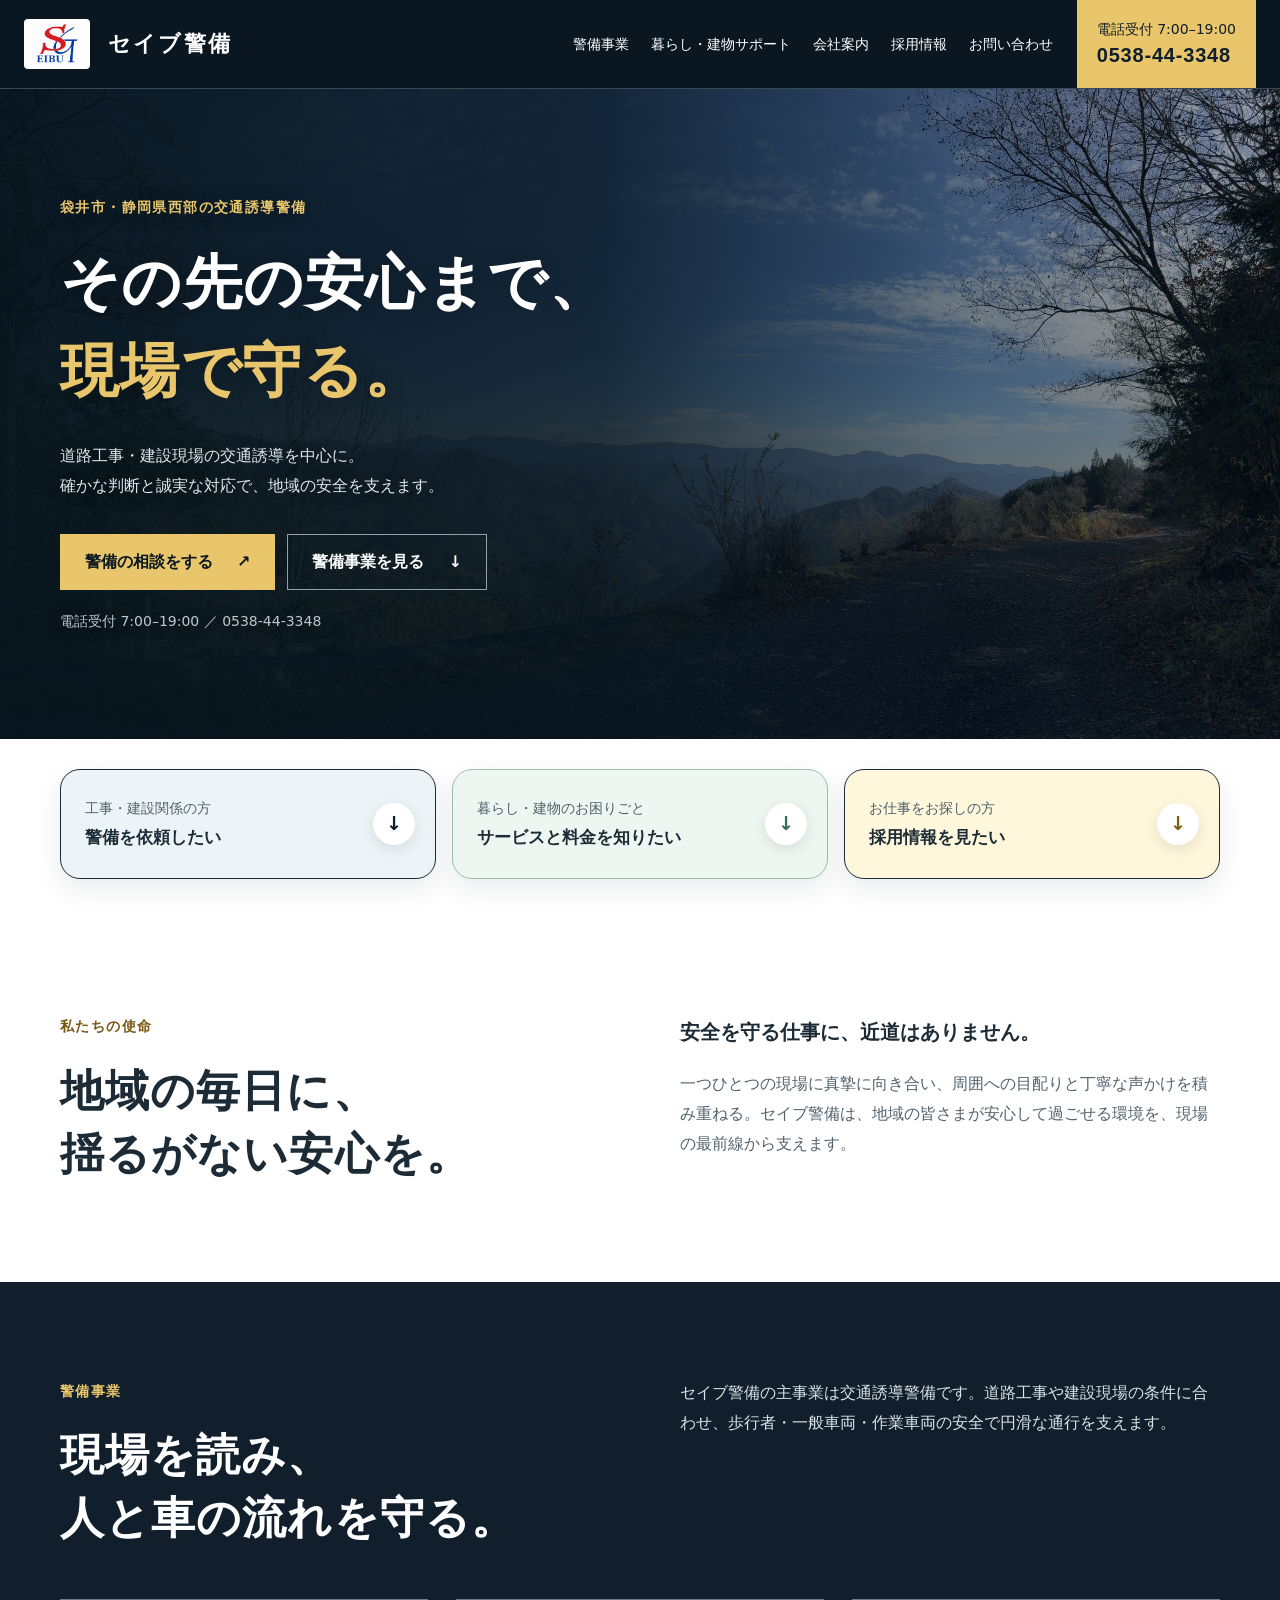
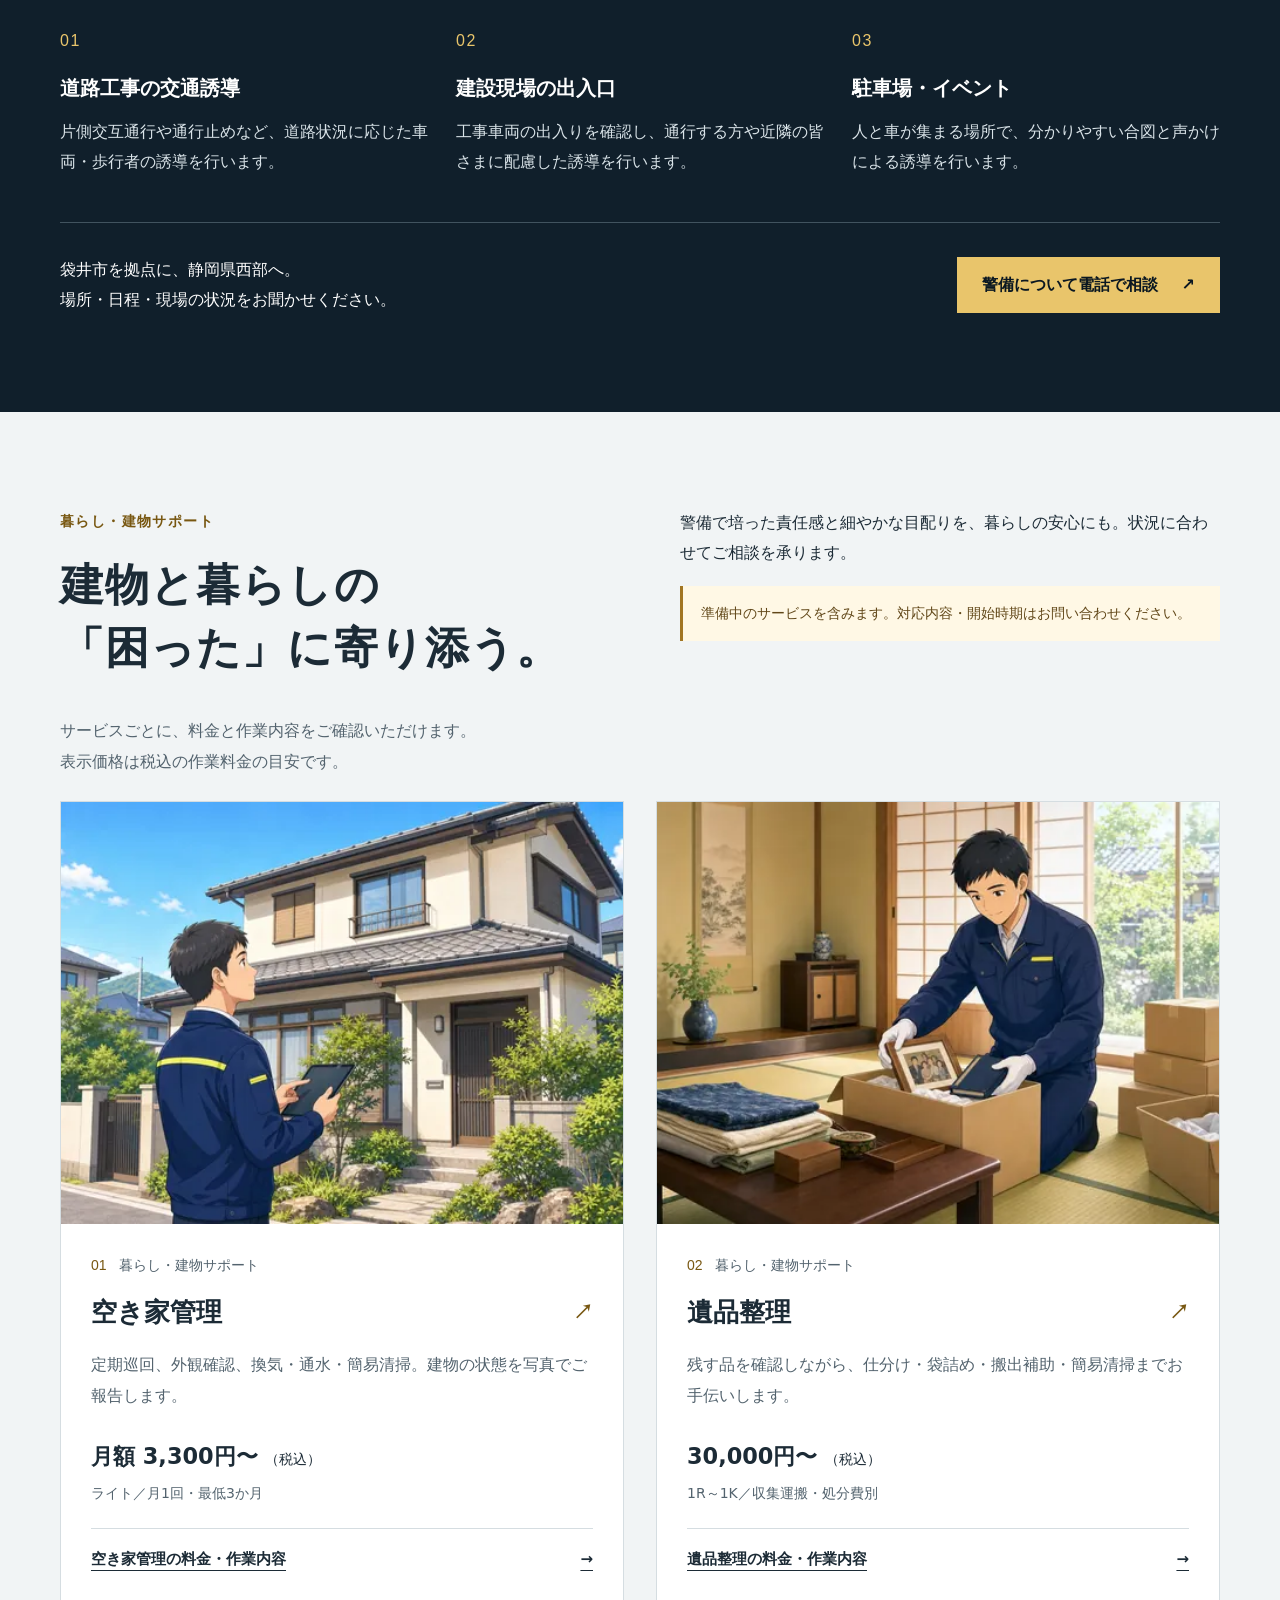
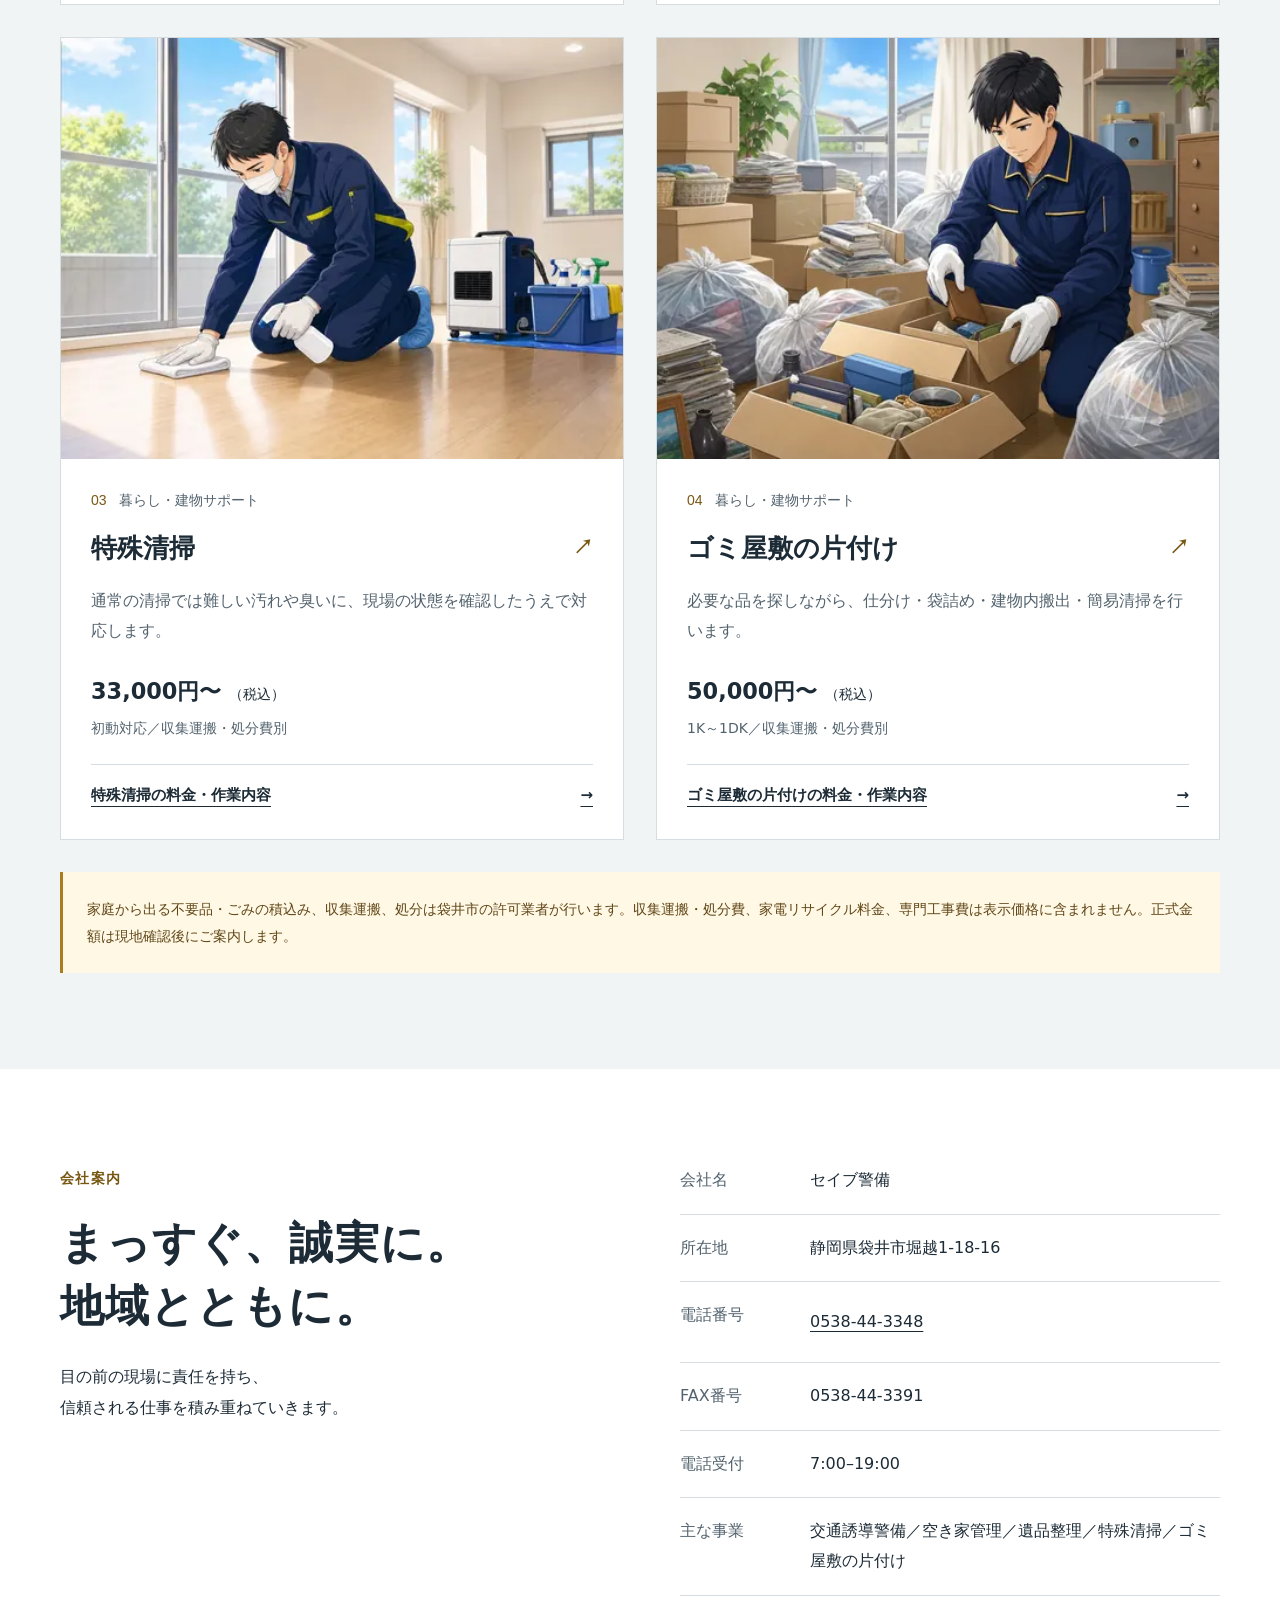
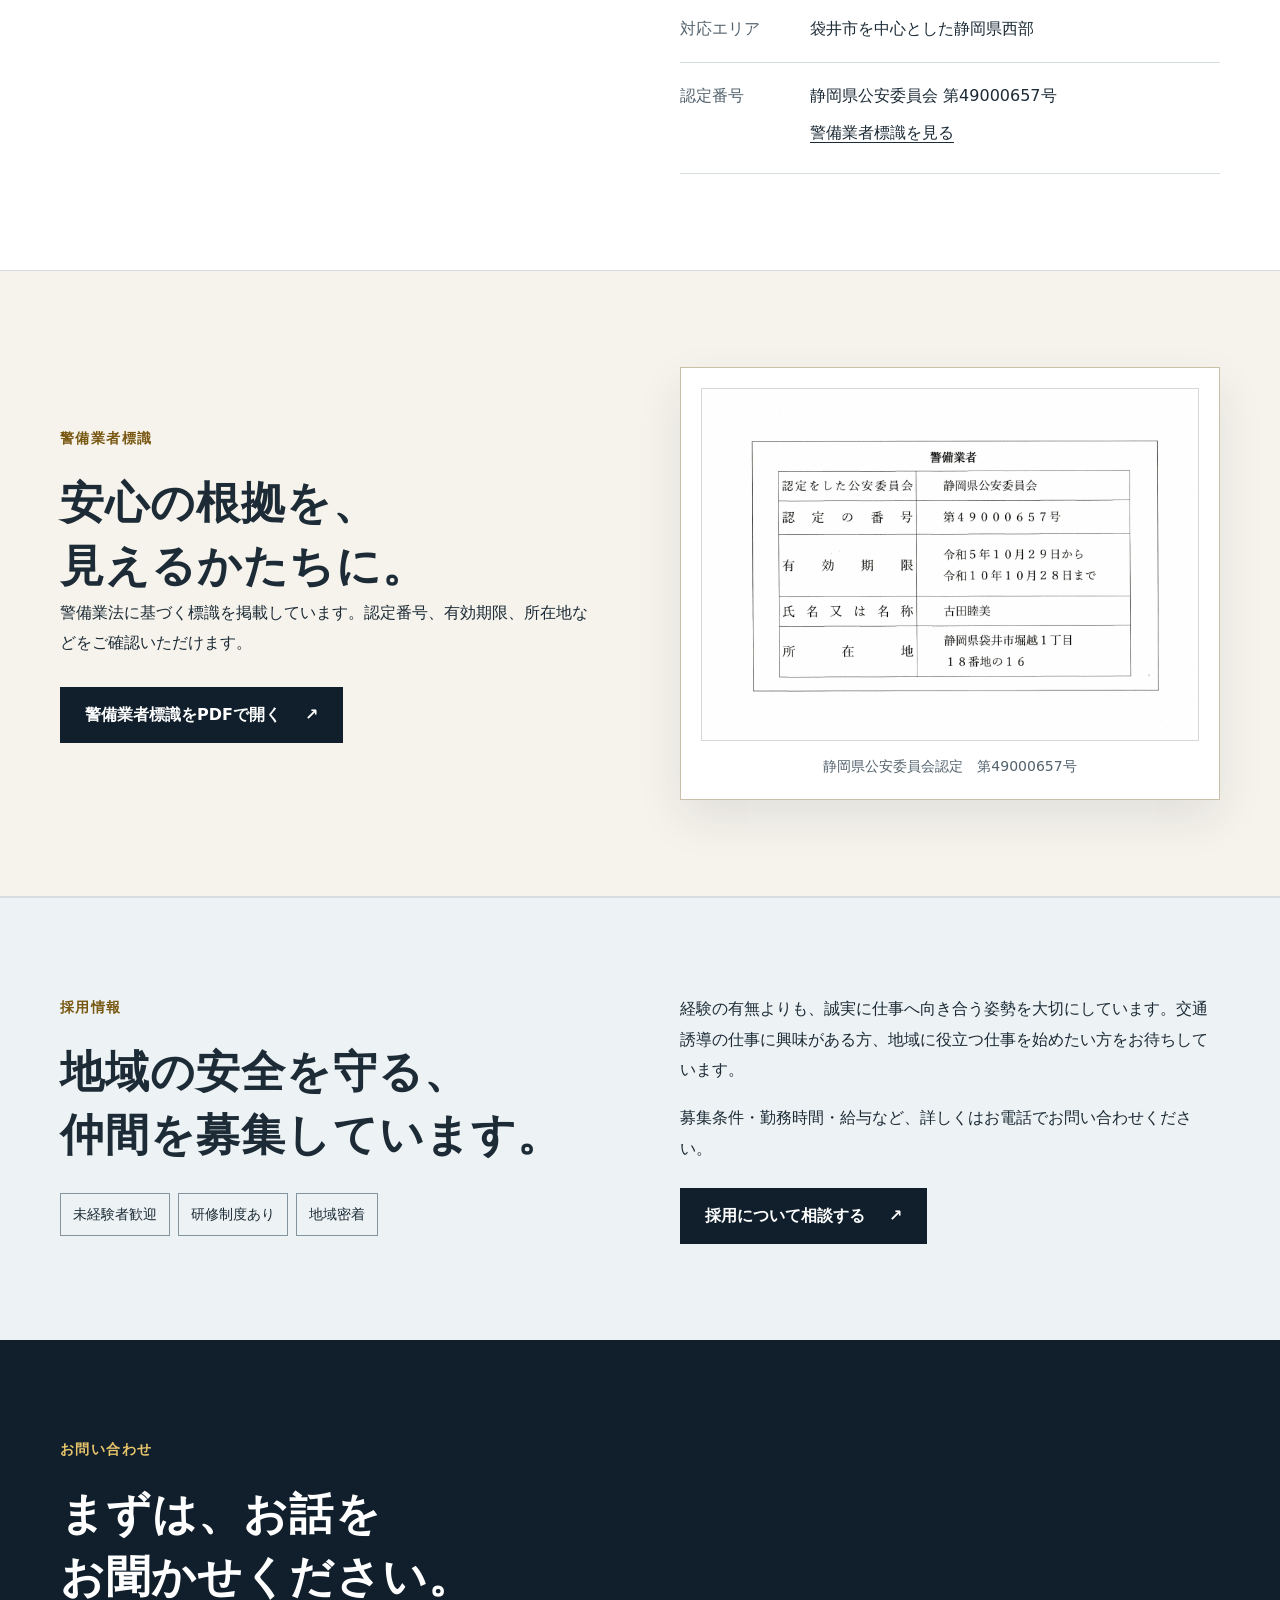
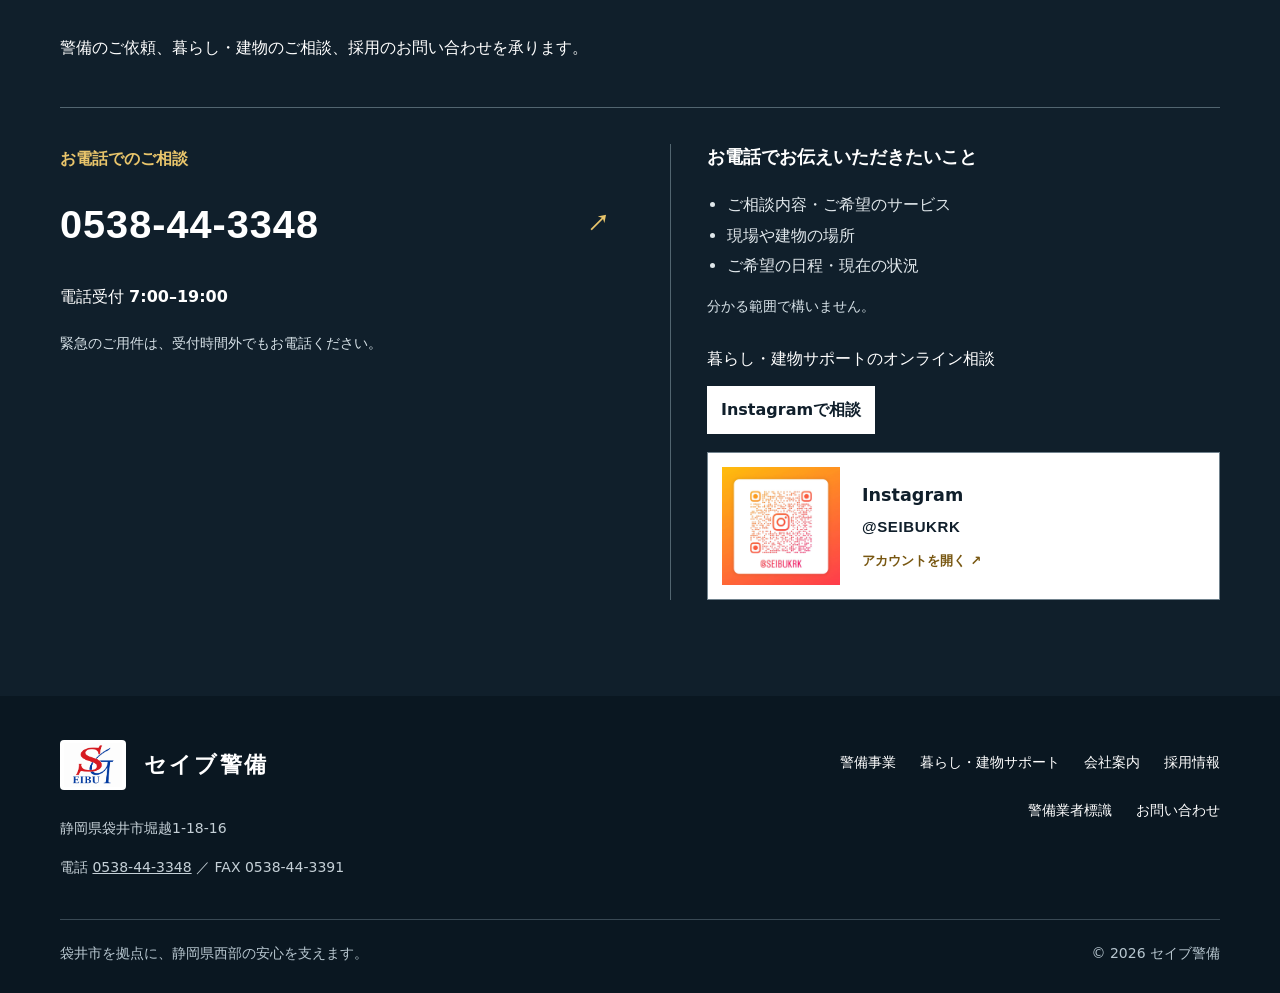
==== index.html @ f109532b "Add official branding and business credentials" ====
<!doctype html>
<html lang="ja">
  <head>
    <meta charset="utf-8" />
    <meta
      name="viewport"
      content="width=device-width, initial-scale=1, viewport-fit=cover"
    />
    <!-- 確認用公開を継続。正式公開時のみ、全ページのnoindex設定を外す。 -->
    <meta name="robots" content="noindex, nofollow" />
    <title>セイブ警備｜袋井市・静岡県西部の交通誘導警備・暮らしサポート</title>
    <meta
      name="description"
      content="静岡県袋井市のセイブ警備。道路工事・建設現場の交通誘導警備を中心に、空き家管理・遺品整理・特殊清掃・ゴミ屋敷の片付けをご案内。電話0538-44-3348、受付7:00〜19:00。"
    />
    <link
      rel="canonical"
      href="https://fb9vwx6hn2-droid.github.io/seibu-keibi-preview/"
    />
    <meta name="theme-color" content="#101f2b" />
    <meta property="og:type" content="website" />
    <meta property="og:locale" content="ja_JP" />
    <meta property="og:site_name" content="セイブ警備" />
    <meta
      property="og:title"
      content="セイブ警備｜袋井市・静岡県西部の交通誘導警備・暮らしサポート"
    />
    <meta
      property="og:description"
      content="静岡県袋井市のセイブ警備。道路工事・建設現場の交通誘導警備を中心に、空き家管理・遺品整理・特殊清掃・ゴミ屋敷の片付けをご案内。電話0538-44-3348、受付7:00〜19:00。"
    />
    <meta
      property="og:url"
      content="https://fb9vwx6hn2-droid.github.io/seibu-keibi-preview/"
    />
    <link
      rel="preload"
      as="image"
      href="assets/hero-mountains.jpg"
      fetchpriority="high"
    />
    <link rel="stylesheet" href="style.css?v=20260918b" />
    <script src="contact-links.js?v=20260918" defer></script>
    <script src="script.js?v=20260915" defer></script>
    <script type="application/ld+json">
      {
        "@context": "https://schema.org",
        "@graph": [
          {
            "@type": "LocalBusiness",
            "@id": "https://fb9vwx6hn2-droid.github.io/seibu-keibi-preview/#business",
            "name": "セイブ警備",
            "url": "https://fb9vwx6hn2-droid.github.io/seibu-keibi-preview/",
            "telephone": "+81-538-44-3348",
            "faxNumber": "+81-538-44-3391",
            "sameAs": ["https://www.instagram.com/seibukrk/"],
            "address": {
              "@type": "PostalAddress",
              "addressRegion": "静岡県",
              "addressLocality": "袋井市",
              "streetAddress": "堀越1-18-16",
              "addressCountry": "JP"
            },
            "areaServed": ["袋井市", "静岡県西部"]
          },
          {
            "@type": "WebPage",
            "@id": "https://fb9vwx6hn2-droid.github.io/seibu-keibi-preview/#webpage",
            "url": "https://fb9vwx6hn2-droid.github.io/seibu-keibi-preview/",
            "name": "セイブ警備｜袋井市・静岡県西部の交通誘導警備・暮らしサポート",
            "description": "静岡県袋井市のセイブ警備。道路工事・建設現場の交通誘導警備を中心に、空き家管理・遺品整理・特殊清掃・ゴミ屋敷の片付けをご案内。電話0538-44-3348、受付7:00〜19:00。",
            "inLanguage": "ja",
            "about": {
              "@id": "https://fb9vwx6hn2-droid.github.io/seibu-keibi-preview/#business"
            }
          }
        ]
      }
    </script>
  </head>
  <body>
    <a class="skip-link" href="#main">本文へ移動</a>
    <header class="site-header">
      <div class="header-inner">
        <a class="brand" href="#top" aria-label="セイブ警備 ホーム"
          ><img
            class="brand-logo"
            src="assets/seibu-logo.png"
            alt=""
            width="1448"
            height="1086"
          /><span>セイブ警備</span></a
        >
        <button
          class="menu-button"
          id="menuButton"
          type="button"
          aria-controls="globalNav"
          aria-expanded="false"
          hidden
        >
          <span class="menu-icon" aria-hidden="true"></span
          ><span id="menuLabel">メニュー</span>
        </button>
        <nav class="global-nav" id="globalNav" aria-label="メインメニュー">
          <a href="#security">警備事業</a
          ><a href="#support">暮らし・建物サポート</a
          ><a href="#company">会社案内</a><a href="#recruit">採用情報</a
          ><a href="#contact">お問い合わせ</a>
        </nav>
        <a class="header-phone" href="tel:0538443348"
          ><span>電話受付 7:00–19:00</span><strong>0538-44-3348</strong></a
        >
      </div>
    </header>
    <main id="main" tabindex="-1">
      <section class="hero" id="top" aria-labelledby="heroTitle">
        <div class="container hero-inner">
          <div class="hero-copy">
            <p class="eyebrow">袋井市・静岡県西部の交通誘導警備</p>
            <h1 id="heroTitle">
              <span>その先の安心まで、</span><br /><em>現場で守る。</em>
            </h1>
            <p class="hero-lead">
              道路工事・建設現場の交通誘導を中心に。<br />確かな判断と誠実な対応で、地域の安全を支えます。
            </p>
            <div class="hero-actions">
              <a class="button button-gold" href="tel:0538443348"
                >警備の相談をする <span aria-hidden="true">↗</span></a
              ><a class="button button-outline" href="#security"
                >警備事業を見る <span aria-hidden="true">↓</span></a
              >
            </div>
            <p class="hero-hours">電話受付 7:00–19:00 ／ 0538-44-3348</p>
          </div>
        </div>
      </section>
      <nav class="purpose-nav container" aria-label="目的から探す">
        <a class="purpose-security" href="#security"
          ><span>工事・建設関係の方</span><strong>警備を依頼したい</strong
          ><b aria-hidden="true">↓</b></a
        ><a class="purpose-support" href="#support"
          ><span>暮らし・建物のお困りごと</span
          ><strong>サービスと料金を知りたい</strong
          ><b aria-hidden="true">↓</b></a
        ><a class="purpose-recruit" href="#recruit"
          ><span>お仕事をお探しの方</span><strong>採用情報を見たい</strong
          ><b aria-hidden="true">↓</b></a
        >
      </nav>
      <section class="section intro spotlight-section" id="intro">
        <div class="container two-columns">
          <div class="section-heading">
            <p class="eyebrow">私たちの使命</p>
            <h2>地域の毎日に、<br />揺るがない安心を。</h2>
          </div>
          <div class="body-copy">
            <p class="lead">安全を守る仕事に、近道はありません。</p>
            <p>
              一つひとつの現場に真摯に向き合い、周囲への目配りと丁寧な声かけを積み重ねる。セイブ警備は、地域の皆さまが安心して過ごせる環境を、現場の最前線から支えます。
            </p>
          </div>
        </div>
      </section>
      <section
        class="section security spotlight-section"
        id="security"
        aria-labelledby="securityTitle"
      >
        <div class="container">
          <div class="two-columns">
            <div class="section-heading">
              <p class="eyebrow">警備事業</p>
              <h2 id="securityTitle">現場を読み、<br />人と車の流れを守る。</h2>
            </div>
            <p>
              セイブ警備の主事業は交通誘導警備です。道路工事や建設現場の条件に合わせ、歩行者・一般車両・作業車両の安全で円滑な通行を支えます。
            </p>
          </div>
          <div class="security-cases">
            <article>
              <span>01</span>
              <h3>道路工事の交通誘導</h3>
              <p>
                片側交互通行や通行止めなど、道路状況に応じた車両・歩行者の誘導を行います。
              </p>
            </article>
            <article>
              <span>02</span>
              <h3>建設現場の出入口</h3>
              <p>
                工事車両の出入りを確認し、通行する方や近隣の皆さまに配慮した誘導を行います。
              </p>
            </article>
            <article>
              <span>03</span>
              <h3>駐車場・イベント</h3>
              <p>
                人と車が集まる場所で、分かりやすい合図と声かけによる誘導を行います。
              </p>
            </article>
          </div>
          <div class="security-bottom">
            <p>
              袋井市を拠点に、静岡県西部へ。<br />場所・日程・現場の状況をお聞かせください。
            </p>
            <a class="button button-gold" href="tel:0538443348"
              >警備について電話で相談 <span aria-hidden="true">↗</span></a
            >
          </div>
        </div>
      </section>
      <section
        class="section support spotlight-section"
        id="support"
        aria-labelledby="supportTitle"
      >
        <div class="container">
          <div class="two-columns">
            <div class="section-heading">
              <p class="eyebrow">暮らし・建物サポート</p>
              <h2 id="supportTitle">
                建物と暮らしの<br />「困った」に寄り添う。
              </h2>
            </div>
            <div>
              <p>
                警備で培った責任感と細やかな目配りを、暮らしの安心にも。状況に合わせてご相談を承ります。
              </p>
              <p class="notice">
                準備中のサービスを含みます。対応内容・開始時期はお問い合わせください。
              </p>
            </div>
          </div>
          <p class="service-guide">
            サービスごとに、料金と作業内容をご確認いただけます。<br />表示価格は税込の作業料金の目安です。
          </p>
          <div class="service-grid">
            <article class="service-card">
              <a
                class="service-image-link"
                href="vacant-house.html"
                tabindex="-1"
                aria-hidden="true"
                ><img
                  src="assets/service-vacant-house-800.webp"
                  srcset="
                    assets/service-vacant-house-480.webp 480w,
                    assets/service-vacant-house-800.webp 800w
                  "
                  sizes="(max-width: 600px) calc(100vw - 40px), (max-width: 960px) calc((100vw - 64px) / 2), 560px"
                  width="800"
                  height="600"
                  alt="空き家管理の作業イメージ"
                  loading="lazy"
                  decoding="async"
              /></a>
              <div class="service-card-body">
                <p class="service-index">
                  01 <span>暮らし・建物サポート</span>
                </p>
                <h3>
                  <a href="vacant-house.html"
                    >空き家管理<span class="card-arrow" aria-hidden="true"
                      >↗</span
                    ></a
                  >
                </h3>
                <p>
                  定期巡回、外観確認、換気・通水・簡易清掃。建物の状態を写真でご報告します。
                </p>
                <p class="card-price">月額 3,300円〜 <small>（税込）</small></p>
                <p class="price-note">ライト／月1回・最低3か月</p>
                <a class="text-link" href="vacant-house.html"
                  >空き家管理の料金・作業内容
                  <span aria-hidden="true">→</span></a
                >
              </div>
            </article>
            <article class="service-card">
              <a
                class="service-image-link"
                href="estate-clearance.html"
                tabindex="-1"
                aria-hidden="true"
                ><img
                  src="assets/service-estate-clearance-800.webp"
                  srcset="
                    assets/service-estate-clearance-480.webp 480w,
                    assets/service-estate-clearance-800.webp 800w
                  "
                  sizes="(max-width: 600px) calc(100vw - 40px), (max-width: 960px) calc((100vw - 64px) / 2), 560px"
                  width="800"
                  height="600"
                  alt="遺品整理の作業イメージ"
                  loading="lazy"
                  decoding="async"
              /></a>
              <div class="service-card-body">
                <p class="service-index">
                  02 <span>暮らし・建物サポート</span>
                </p>
                <h3>
                  <a href="estate-clearance.html"
                    >遺品整理<span class="card-arrow" aria-hidden="true"
                      >↗</span
                    ></a
                  >
                </h3>
                <p>
                  残す品を確認しながら、仕分け・袋詰め・搬出補助・簡易清掃までお手伝いします。
                </p>
                <p class="card-price">30,000円〜 <small>（税込）</small></p>
                <p class="price-note">1R～1K／収集運搬・処分費別</p>
                <a class="text-link" href="estate-clearance.html"
                  >遺品整理の料金・作業内容 <span aria-hidden="true">→</span></a
                >
              </div>
            </article>
            <article class="service-card">
              <a
                class="service-image-link"
                href="special-cleaning.html"
                tabindex="-1"
                aria-hidden="true"
                ><img
                  src="assets/service-special-cleaning-800.webp"
                  srcset="
                    assets/service-special-cleaning-480.webp 480w,
                    assets/service-special-cleaning-800.webp 800w
                  "
                  sizes="(max-width: 600px) calc(100vw - 40px), (max-width: 960px) calc((100vw - 64px) / 2), 560px"
                  width="800"
                  height="600"
                  alt="特殊清掃の作業イメージ"
                  loading="lazy"
                  decoding="async"
              /></a>
              <div class="service-card-body">
                <p class="service-index">
                  03 <span>暮らし・建物サポート</span>
                </p>
                <h3>
                  <a href="special-cleaning.html"
                    >特殊清掃<span class="card-arrow" aria-hidden="true"
                      >↗</span
                    ></a
                  >
                </h3>
                <p>
                  通常の清掃では難しい汚れや臭いに、現場の状態を確認したうえで対応します。
                </p>
                <p class="card-price">33,000円〜 <small>（税込）</small></p>
                <p class="price-note">初動対応／収集運搬・処分費別</p>
                <a class="text-link" href="special-cleaning.html"
                  >特殊清掃の料金・作業内容 <span aria-hidden="true">→</span></a
                >
              </div>
            </article>
            <article class="service-card">
              <a
                class="service-image-link"
                href="hoarding-cleanup.html"
                tabindex="-1"
                aria-hidden="true"
                ><img
                  src="assets/service-hoarding-cleanup-800.webp"
                  srcset="
                    assets/service-hoarding-cleanup-480.webp 480w,
                    assets/service-hoarding-cleanup-800.webp 800w
                  "
                  sizes="(max-width: 600px) calc(100vw - 40px), (max-width: 960px) calc((100vw - 64px) / 2), 560px"
                  width="800"
                  height="600"
                  alt="ゴミ屋敷の片付けの作業イメージ"
                  loading="lazy"
                  decoding="async"
              /></a>
              <div class="service-card-body">
                <p class="service-index">
                  04 <span>暮らし・建物サポート</span>
                </p>
                <h3>
                  <a href="hoarding-cleanup.html"
                    >ゴミ屋敷の片付け<span class="card-arrow" aria-hidden="true"
                      >↗</span
                    ></a
                  >
                </h3>
                <p>
                  必要な品を探しながら、仕分け・袋詰め・建物内搬出・簡易清掃を行います。
                </p>
                <p class="card-price">50,000円〜 <small>（税込）</small></p>
                <p class="price-note">1K～1DK／収集運搬・処分費別</p>
                <a class="text-link" href="hoarding-cleanup.html"
                  >ゴミ屋敷の片付けの料金・作業内容
                  <span aria-hidden="true">→</span></a
                >
              </div>
            </article>
          </div>
          <p class="cost-note">
            家庭から出る不要品・ごみの積込み、収集運搬、処分は袋井市の許可業者が行います。収集運搬・処分費、家電リサイクル料金、専門工事費は表示価格に含まれません。正式金額は現地確認後にご案内します。
          </p>
        </div>
      </section>
      <section
        class="section company spotlight-section"
        id="company"
        aria-labelledby="companyTitle"
      >
        <div class="container two-columns">
          <div class="section-heading">
            <p class="eyebrow">会社案内</p>
            <h2 id="companyTitle">まっすぐ、誠実に。<br />地域とともに。</h2>
            <p>
              目の前の現場に責任を持ち、<br />信頼される仕事を積み重ねていきます。
            </p>
          </div>
          <dl class="company-data">
            <div>
              <dt>会社名</dt>
              <dd>セイブ警備</dd>
            </div>
            <div>
              <dt>所在地</dt>
              <dd>静岡県袋井市堀越1-18-16</dd>
            </div>
            <div>
              <dt>電話番号</dt>
              <dd><a href="tel:0538443348">0538-44-3348</a></dd>
            </div>
            <div>
              <dt>FAX番号</dt>
              <dd>0538-44-3391</dd>
            </div>
            <div>
              <dt>電話受付</dt>
              <dd>7:00–19:00</dd>
            </div>
            <div>
              <dt>主な事業</dt>
              <dd>
                交通誘導警備／空き家管理／遺品整理／特殊清掃／ゴミ屋敷の片付け
              </dd>
            </div>
            <div>
              <dt>対応エリア</dt>
              <dd>袋井市を中心とした静岡県西部</dd>
            </div>
            <div>
              <dt>認定番号</dt>
              <dd>
                静岡県公安委員会 第49000657号<br /><a
                  href="#security-license"
                  >警備業者標識を見る</a
                >
              </dd>
            </div>
          </dl>
        </div>
      </section>
      <section
        class="section security-license spotlight-section"
        id="security-license"
        aria-labelledby="securityLicenseTitle"
      >
        <div class="container two-columns security-license-grid">
          <div class="section-heading">
            <p class="eyebrow">警備業者標識</p>
            <h2 id="securityLicenseTitle">安心の根拠を、<br />見えるかたちに。</h2>
            <p>
              警備業法に基づく標識を掲載しています。認定番号、有効期限、所在地などをご確認いただけます。
            </p>
            <a
              class="button button-dark"
              href="documents/security-business-sign.pdf"
              target="_blank"
              rel="noopener noreferrer"
              >警備業者標識をPDFで開く
              <span aria-hidden="true">↗</span></a
            >
          </div>
          <figure class="license-preview">
            <a
              href="documents/security-business-sign.pdf"
              target="_blank"
              rel="noopener noreferrer"
              aria-label="警備業者標識をPDFで開く"
            >
              <img
                src="assets/security-business-sign.png"
                alt="静岡県公安委員会認定 第49000657号の警備業者標識"
                width="1404"
                height="992"
                loading="lazy"
              />
            </a>
            <figcaption>静岡県公安委員会認定　第49000657号</figcaption>
          </figure>
        </div>
      </section>
      <section
        class="section recruit spotlight-section"
        id="recruit"
        aria-labelledby="recruitTitle"
      >
        <div class="container two-columns">
          <div class="section-heading">
            <p class="eyebrow">採用情報</p>
            <h2 id="recruitTitle">
              地域の安全を守る、<br />仲間を募集しています。
            </h2>
            <ul class="tags">
              <li>未経験者歓迎</li>
              <li>研修制度あり</li>
              <li>地域密着</li>
            </ul>
          </div>
          <div>
            <p>
              経験の有無よりも、誠実に仕事へ向き合う姿勢を大切にしています。交通誘導の仕事に興味がある方、地域に役立つ仕事を始めたい方をお待ちしています。
            </p>
            <p>
              募集条件・勤務時間・給与など、詳しくはお電話でお問い合わせください。
            </p>
            <a class="button button-dark" href="tel:0538443348"
              >採用について相談する <span aria-hidden="true">↗</span></a
            >
          </div>
        </div>
      </section>
      <section
        class="section contact spotlight-section"
        id="contact"
        aria-labelledby="contactTitle"
      >
        <div class="container">
          <div class="section-heading">
            <p class="eyebrow">お問い合わせ</p>
            <h2 id="contactTitle">まずは、お話を<br />お聞かせください。</h2>
            <p>
              警備のご依頼、暮らし・建物のご相談、採用のお問い合わせを承ります。
            </p>
          </div>
          <div class="contact-grid">
            <div class="contact-phone">
              <p>お電話でのご相談</p>
              <a href="tel:0538443348" class="phone-link"
                >0538-44-3348 <span aria-hidden="true">↗</span></a
              >
              <p>電話受付 <strong>7:00–19:00</strong></p>
              <p class="emergency">
                緊急のご用件は、受付時間外でもお電話ください。
              </p>
            </div>
            <div class="contact-guide">
              <h3>お電話でお伝えいただきたいこと</h3>
              <ul>
                <li>ご相談内容・ご希望のサービス</li>
                <li>現場や建物の場所</li>
                <li>ご希望の日程・現在の状況</li>
              </ul>
              <p>分かる範囲で構いません。</p>
              <div class="online-contacts" id="onlineContacts" hidden>
                <p>暮らし・建物サポートのオンライン相談</p>
                <div class="channel-links">
                  <a data-contact-link="line" hidden
                    >LINEで相談<span class="sr-only"
                      >（新しいタブで開きます）</span
                    ></a
                  ><a data-contact-link="instagram" hidden
                    >Instagramで相談<span class="sr-only"
                      >（新しいタブで開きます）</span
                    ></a
                  ><a data-contact-link="googleForm" hidden
                    >フォームで相談<span class="sr-only"
                      >（新しいタブで開きます）</span
                    ></a
                  >
                </div>
                <a
                  class="instagram-card"
                  data-contact-link="instagram"
                  hidden
                >
                  <img
                    src="assets/instagram-qr.jpg"
                    alt="セイブ警備 Instagram @SEIBUKRK のQRコード"
                    width="1080"
                    height="1397"
                    loading="lazy"
                  />
                  <span
                    ><strong>Instagram</strong><small>@SEIBUKRK</small
                    ><em>アカウントを開く ↗</em></span
                  >
                </a>
              </div>
              <p class="online-note" id="onlineNote">
                オンライン窓口は準備中です。現在はお電話でご相談ください。
              </p>
            </div>
          </div>
        </div>
      </section>
    </main>
    <footer class="site-footer">
      <div class="container footer-top">
        <div>
          <a class="brand" href="#top" aria-label="セイブ警備 ホーム"
            ><img
              class="brand-logo"
              src="assets/seibu-logo.png"
              alt=""
              width="1448"
              height="1086"
            /><span>セイブ警備</span></a
          >
          <p>静岡県袋井市堀越1-18-16</p>
          <p>
            電話 <a href="tel:0538443348">0538-44-3348</a> ／ FAX 0538-44-3391
          </p>
        </div>
        <nav class="footer-nav" aria-label="フッターメニュー">
          <a href="#security">警備事業</a
          ><a href="#support">暮らし・建物サポート</a
          ><a href="#company">会社案内</a><a href="#recruit">採用情報</a
          ><a href="#security-license">警備業者標識</a
          ><a href="#contact">お問い合わせ</a>
        </nav>
      </div>
      <div class="container footer-bottom">
        <p>袋井市を拠点に、静岡県西部の安心を支えます。</p>
        <p>© <span id="currentYear">2026</span> セイブ警備</p>
      </div>
    </footer>
    <nav class="mobile-actions" aria-label="相談へのショートカット">
      <a href="#contact">相談方法を見る</a
      ><a href="tel:0538443348"
        ><span>電話で相談</span><strong>0538-44-3348</strong></a
      >
    </nav>
  </body>
</html>
---- style.css ----
@charset "UTF-8";
:root {
  --navy: #101f2b;
  --navy-deep: #0a1721;
  --gold: #e9c56b;
  --gold-ink: #785711;
  --ink: #1c2b36;
  --muted: #53636e;
  --paper: #fff;
  --soft: #f1f4f5;
  --line: #d5dde1;
  --container: min(1160px, calc(100% - 64px));
  --header: 88px;
  color-scheme: light;
}
* {
  box-sizing: border-box;
}
html {
  scroll-behavior: smooth;
  scroll-padding-top: calc(var(--header) + 20px);
}
body {
  margin: 0;
  background: var(--paper);
  color: var(--ink);
  font-family:
    "Hiragino Kaku Gothic ProN", "Yu Gothic", Meiryo, system-ui, sans-serif;
  font-size: 1rem;
  line-height: 1.9;
  -webkit-font-smoothing: antialiased;
}
body,
p,
h1,
h2,
h3,
figure,
dl,
dd {
  margin: 0;
}
h1,
h2,
h3 {
  line-height: 1.45;
  overflow-wrap: anywhere;
}
h1,
h2 {
  font-family: "Yu Mincho", "Hiragino Mincho ProN", serif;
  letter-spacing: 0.025em;
}
h2 {
  font-size: clamp(1.75rem, 3.4vw, 2.8rem);
}
h3 {
  font-size: 1.25rem;
}
a {
  color: inherit;
  text-decoration: none;
}
button {
  font: inherit;
}
img {
  display: block;
  max-width: 100%;
  height: auto;
}
p + p {
  margin-top: 1.1rem;
}
a,
button,
summary {
  touch-action: manipulation;
}
a:focus-visible,
button:focus-visible,
summary:focus-visible {
  outline: 3px solid #1970bb;
  outline-offset: 5px;
  box-shadow: 0 0 0 2px #fff;
}
a:hover {
  text-decoration: underline;
  text-underline-offset: 5px;
}
[hidden] {
  display: none !important;
}
.sr-only {
  position: absolute;
  width: 1px;
  height: 1px;
  padding: 0;
  overflow: hidden;
  clip: rect(0, 0, 0, 0);
  white-space: nowrap;
  border: 0;
}
.skip-link {
  position: fixed;
  top: 12px;
  left: 12px;
  z-index: 1000;
  padding: 10px 20px;
  background: var(--gold);
  color: var(--navy);
  transform: translateY(-160%);
}
.skip-link:focus {
  transform: translateY(0);
}
main:focus {
  outline: none;
}
.container {
  width: var(--container);
  margin-inline: auto;
}
.narrow {
  max-width: 960px;
}
.section {
  padding: 96px 0;
}
.two-columns {
  display: grid;
  grid-template-columns: 1fr 1fr;
  gap: 80px;
  align-items: start;
}
.section-heading > p:last-child:not(.eyebrow) {
  margin-top: 24px;
}
.eyebrow {
  margin-bottom: 20px;
  color: var(--gold-ink);
  font-size: 0.875rem;
  font-weight: 700;
  letter-spacing: 0.1em;
}
.body-copy p {
  color: var(--muted);
}
.body-copy .lead {
  color: var(--ink);
  font-size: 1.25rem;
  font-weight: 700;
}
.button {
  display: inline-flex;
  align-items: center;
  justify-content: space-between;
  gap: 24px;
  min-height: 56px;
  padding: 14px 24px;
  border: 1px solid transparent;
  font-weight: 700;
  line-height: 1.6;
  transition: background 0.18s;
}
.button:hover {
  text-decoration: none;
}
.button-gold {
  background: var(--gold);
  color: var(--navy-deep);
}
.button-gold:hover {
  background: #f5d990;
}
.button-outline {
  border-color: #90a0aa;
  color: #fff;
}
.button-outline:hover {
  background: #2d414e;
}
.button-dark {
  background: var(--navy);
  color: #fff;
}
.button-dark:hover {
  background: #2d414e;
}
.text-link {
  display: inline-flex;
  align-items: center;
  justify-content: space-between;
  gap: 18px;
  min-height: 44px;
  text-decoration: underline;
  text-underline-offset: 6px;
  font-weight: 700;
}
.text-link > span:last-child {
  flex-shrink: 0;
}
.site-header {
  position: sticky;
  top: 0;
  z-index: 50;
  background: var(--navy-deep);
  color: white;
  border-bottom: 1px solid #394954;
}
.header-inner {
  display: flex;
  align-items: center;
  gap: 24px;
  min-height: var(--header);
  width: min(1440px, calc(100% - 48px));
  margin: auto;
}
.brand {
  display: inline-flex;
  align-items: center;
  gap: 18px;
  min-height: 48px;
  font-family: "Yu Mincho", "Hiragino Mincho ProN", serif;
  font-size: 1.4rem;
  font-weight: 700;
  letter-spacing: 0.1em;
  white-space: nowrap;
}
.brand:hover {
  text-decoration: none;
}
.brand-logo {
  width: 66px;
  height: 50px;
  padding: 3px;
  border-radius: 4px;
  background: #fff;
  object-fit: contain;
  flex-shrink: 0;
}
.brand-mark {
  display: block;
  position: relative;
  width: 34px;
  height: 34px;
  border: 1px solid #bdc8ce;
  transform: rotate(45deg);
  flex-shrink: 0;
}
.brand-mark:before,
.brand-mark:after {
  content: "";
  position: absolute;
  top: 6px;
  width: 3px;
  height: 20px;
  background: var(--gold);
}
.brand-mark:before {
  left: 9px;
}
.brand-mark:after {
  right: 9px;
}
.brand-mark span {
  position: absolute;
  left: 10px;
  top: 14px;
  width: 13px;
  height: 3px;
  background: var(--gold);
}
.global-nav {
  margin-left: auto;
  display: flex;
  align-items: center;
  gap: 22px;
}
.global-nav > a {
  display: inline-flex;
  align-items: center;
  min-height: 48px;
  font-size: 0.875rem;
  white-space: nowrap;
}
.header-phone {
  display: flex;
  flex-direction: column;
  justify-content: center;
  align-self: stretch;
  padding: 12px 20px;
  background: var(--gold);
  color: var(--navy);
  line-height: 1.5;
  white-space: nowrap;
}
.header-phone span {
  font-size: 0.875rem;
}
.header-phone strong {
  font-family: Arial, sans-serif;
  font-size: 1.25rem;
  letter-spacing: 0.04em;
}
.menu-button {
  background: transparent;
  color: white;
  border: 1px solid #8295a3;
  min-height: 48px;
  padding: 8px 12px;
  align-items: center;
  gap: 10px;
  cursor: pointer;
}
.menu-icon,
.menu-icon:before,
.menu-icon:after {
  width: 18px;
  height: 1px;
  background: currentColor;
  display: block;
  position: relative;
}
.menu-icon:before,
.menu-icon:after {
  content: "";
  position: absolute;
}
.menu-icon:before {
  top: -6px;
}
.menu-icon:after {
  top: 6px;
}
.hero {
  background: var(--navy);
  color: white;
  overflow: hidden;
}
.hero-inner {
  display: grid;
  grid-template-columns: minmax(0, 1fr) 290px;
  gap: 64px;
  align-items: center;
  padding: 72px 0 80px;
}
.hero .eyebrow {
  color: var(--gold);
}
.hero h1 {
  font-size: clamp(2.4rem, 4.6vw, 3.9rem);
  font-weight: 600;
  line-height: 1.48;
}
.hero h1 > span {
  white-space: nowrap;
}
.hero h1 em {
  font-style: normal;
  color: var(--gold);
}
.hero-lead {
  margin-top: 26px;
  color: #e0e7eb;
}
.hero-actions {
  display: flex;
  flex-wrap: wrap;
  align-items: center;
  gap: 12px;
  margin-top: 32px;
}
.hero-hours {
  font-size: 0.875rem;
  color: #bbc8d0;
  margin-top: 18px;
}
.hero-aside {
  align-self: stretch;
  padding: 6px 0 0 28px;
  border-left: 1px solid #65747f;
  display: flex;
  flex-direction: column;
  justify-content: space-between;
}
.aside-label {
  font-family: Arial, sans-serif;
  color: #c0cbd2;
  letter-spacing: 0.2em;
  font-size: 0.875rem;
}
.aside-main {
  margin: 35px 0;
}
.aside-main > span {
  font-family: Arial, sans-serif;
  letter-spacing: 0.12em;
  color: var(--gold);
  font-size: 0.875rem;
}
.aside-main > p {
  font-family: "Yu Mincho", serif;
  font-size: 1.75rem;
  line-height: 1.6;
  margin-top: 16px;
}
.hero-aside dl > div {
  display: flex;
  justify-content: space-between;
  gap: 12px;
  border-top: 1px solid #41535f;
  padding: 12px 0;
  font-size: 0.875rem;
}
.hero-aside dt {
  color: #becbd3;
}
.hero-aside dd {
  font-weight: 700;
}
.purpose-nav {
  display: grid;
  grid-template-columns: repeat(3, 1fr);
  padding: 24px 0;
  border-bottom: 1px solid var(--line);
}
.purpose-nav > a {
  position: relative;
  display: flex;
  flex-direction: column;
  justify-content: center;
  min-height: 82px;
  padding: 10px 44px 10px 26px;
  border-right: 1px solid var(--line);
}
.purpose-nav > a:first-child {
  padding-left: 0;
}
.purpose-nav > a:last-child {
  border: 0;
}
.purpose-nav span {
  font-size: 0.875rem;
  color: var(--muted);
}
.purpose-nav strong {
  font-size: 1.0625rem;
}
.purpose-nav b {
  position: absolute;
  right: 22px;
  font-size: 1.2rem;
  color: var(--gold-ink);
}
.security {
  background: var(--navy);
  color: white;
}
.security .eyebrow,
.contact .eyebrow {
  color: var(--gold);
}
.security .two-columns > p {
  color: #d9e3e8;
}
.security-cases {
  display: grid;
  grid-template-columns: repeat(3, 1fr);
  gap: 28px;
  margin-top: 48px;
}
.security-cases article {
  border-top: 1px solid #6a7c88;
  padding-top: 26px;
}
.security-cases article > span {
  font-family: Arial, sans-serif;
  color: var(--gold);
  letter-spacing: 0.1em;
}
.security-cases h3 {
  margin: 18px 0 14px;
}
.security-cases p {
  color: #d9e3e8;
}
.security-bottom {
  display: flex;
  align-items: center;
  justify-content: space-between;
  gap: 30px;
  margin-top: 44px;
  padding-top: 32px;
  border-top: 1px solid #41535f;
}
.support {
  background: var(--soft);
}
.notice {
  padding: 15px 18px;
  border-left: 3px solid #a17522;
  background: #fff8e5;
  color: #614718;
  font-size: 0.875rem;
  line-height: 1.8;
}
.service-guide {
  margin: 36px 0 24px;
  color: var(--muted);
}
.service-grid {
  display: grid;
  grid-template-columns: 1fr 1fr;
  gap: 32px;
}
.service-card {
  background: #fff;
  border: 1px solid var(--line);
  min-width: 0;
}
.service-image-link {
  display: block;
  overflow: hidden;
}
.service-image-link img {
  width: 100%;
  aspect-ratio: 4/3;
  object-fit: cover;
}
.service-card-body {
  padding: 28px 30px 30px;
}
.service-index {
  color: var(--gold-ink);
  font-family: Arial, sans-serif;
  font-size: 0.875rem;
  display: flex;
  align-items: center;
  gap: 12px;
}
.service-index span {
  font-family: "Yu Gothic", sans-serif;
  color: var(--muted);
}
.service-card h3 {
  font-family: "Yu Mincho", serif;
  font-size: 1.65rem;
  margin: 12px 0 16px;
}
.service-card h3 a {
  display: flex;
  align-items: center;
  justify-content: space-between;
  min-height: 44px;
  gap: 18px;
}
.card-arrow {
  font-family: Arial, sans-serif;
  font-size: 1.25rem;
  color: var(--gold-ink);
}
.service-card-body > p:not(.service-index):not(.card-price) {
  color: var(--muted);
}
.service-card .card-price {
  font-size: 1.4rem;
  font-weight: 700;
  margin-top: 24px;
}
.card-price small {
  font-size: 0.875rem;
  font-weight: 400;
}
.service-card .price-note {
  font-size: 0.875rem;
  margin-top: 2px;
}
.service-card .text-link {
  display: flex;
  border-top: 1px solid var(--line);
  margin-top: 22px;
  padding-top: 16px;
  font-size: 0.9375rem;
}
.cost-note {
  padding: 24px;
  border-left: 3px solid #ab7b21;
  background: #fff8e5;
  color: #614718;
  font-size: 0.875rem;
  margin-top: 32px;
}
.company-data > div {
  display: grid;
  grid-template-columns: 110px 1fr;
  gap: 20px;
  padding: 18px 0;
  border-bottom: 1px solid var(--line);
}
.company-data > div:first-child {
  padding-top: 0;
}
.company-data dt {
  color: var(--muted);
}
.company-data a {
  display: inline-flex;
  align-items: center;
  min-height: 44px;
  text-decoration: underline;
  text-underline-offset: 4px;
}
.security-license {
  background: #f6f3ec;
  border-top: 1px solid var(--line);
  border-bottom: 1px solid var(--line);
}
.security-license-grid {
  align-items: center;
}
.security-license .button {
  margin-top: 28px;
}
.license-preview {
  padding: 20px;
  border: 1px solid #c9c0aa;
  background: #fff;
  box-shadow: 0 18px 44px #14263217;
}
.license-preview a {
  display: block;
}
.license-preview img {
  width: 100%;
  border: 1px solid #d7d7d7;
}
.license-preview figcaption {
  margin-top: 12px;
  color: var(--muted);
  font-size: 0.875rem;
  text-align: center;
}
.recruit {
  background: #edf2f4;
  border-top: 1px solid var(--line);
}
.recruit .button {
  margin-top: 24px;
}
.tags {
  display: flex;
  flex-wrap: wrap;
  gap: 8px;
  list-style: none;
  margin: 26px 0 0;
  padding: 0;
}
.tags li {
  border: 1px solid #82949e;
  padding: 7px 12px;
  font-size: 0.875rem;
}
.contact {
  background: var(--navy);
  color: #fff;
}
.contact > .container > .section-heading {
  max-width: 720px;
}
.contact-grid {
  display: grid;
  grid-template-columns: 1fr 1fr;
  gap: 60px;
  margin-top: 44px;
  padding-top: 36px;
  border-top: 1px solid #526570;
}
.contact-phone > p:first-child {
  color: var(--gold);
  font-weight: 700;
}
.phone-link {
  display: flex;
  align-items: center;
  justify-content: space-between;
  gap: 15px;
  min-height: 64px;
  margin: 12px 0 20px;
  font-family: Arial, sans-serif;
  font-size: clamp(1.65rem, 3.1vw, 2.6rem);
  font-weight: 700;
  letter-spacing: 0.025em;
}
.phone-link span {
  font-size: 1.4rem;
  color: var(--gold);
}
.emergency {
  font-size: 0.875rem;
  color: #d6e1e7;
}
.contact-guide {
  padding-left: 36px;
  border-left: 1px solid #526570;
}
.contact-guide h3 {
  font-size: 1.125rem;
}
.contact-guide ul {
  padding-left: 1.25em;
  margin: 20px 0 12px;
  color: #e0e7eb;
}
.contact-guide > p {
  font-size: 0.875rem;
  color: #d6e1e7;
}
.online-note {
  padding-top: 22px;
  border-top: 1px solid #526570;
}
.online-contacts {
  margin-top: 24px;
}
.channel-links {
  display: flex;
  flex-wrap: wrap;
  gap: 10px;
  margin-top: 12px;
}
.channel-links > a {
  display: inline-flex;
  align-items: center;
  min-height: 48px;
  padding: 8px 14px;
  background: white;
  color: var(--navy);
  font-weight: 700;
}
.instagram-card {
  display: grid;
  grid-template-columns: 118px 1fr;
  align-items: center;
  gap: 22px;
  margin-top: 18px;
  padding: 14px;
  border: 1px solid #71828d;
  background: #fff;
  color: var(--navy);
}
.instagram-card:hover {
  text-decoration: none;
  border-color: var(--gold);
}
.instagram-card img {
  width: 118px;
  aspect-ratio: 1 / 1;
  object-fit: cover;
  object-position: center;
}
.instagram-card > span {
  display: flex;
  flex-direction: column;
  align-items: flex-start;
}
.instagram-card strong {
  font-size: 1.1rem;
}
.instagram-card small {
  font-family: Arial, sans-serif;
  font-size: 0.9375rem;
  font-weight: 700;
  letter-spacing: 0.04em;
}
.instagram-card em {
  margin-top: 8px;
  color: var(--gold-ink);
  font-size: 0.8125rem;
  font-style: normal;
  font-weight: 700;
}
.site-footer {
  background: var(--navy-deep);
  color: white;
  padding: 44px 0 26px;
}
.footer-top {
  display: flex;
  align-items: start;
  justify-content: space-between;
  gap: 48px;
}
.footer-top > div > p {
  font-size: 0.875rem;
  color: #c5d0d7;
  margin-top: 14px;
}
.footer-top > div > p + p {
  margin-top: 4px;
}
.footer-top p a {
  display: inline-flex;
  align-items: center;
  min-height: 44px;
  text-decoration: underline;
}
.footer-nav {
  display: flex;
  flex-wrap: wrap;
  justify-content: flex-end;
  gap: 4px 24px;
  max-width: 450px;
}
.footer-nav > a {
  display: flex;
  align-items: center;
  min-height: 44px;
  font-size: 0.875rem;
}
.footer-bottom {
  display: flex;
  justify-content: space-between;
  gap: 24px;
  border-top: 1px solid #394954;
  margin-top: 30px;
  padding-top: 20px;
  font-size: 0.875rem;
  color: #b7c6cf;
}
.footer-bottom p + p {
  margin: 0;
}
.mobile-actions {
  display: none;
}
.breadcrumbs {
  padding: 20px 0;
  color: var(--muted);
  font-size: 0.875rem;
}
.breadcrumbs ol {
  display: flex;
  flex-wrap: wrap;
  align-items: center;
  gap: 4px 12px;
  list-style: none;
  padding: 0;
  margin: 0;
}
.breadcrumbs li:not(:last-child)::after {
  content: "/";
  margin-left: 12px;
  color: var(--muted);
}
.breadcrumbs a {
  display: inline-flex;
  align-items: center;
  min-height: 44px;
  text-decoration: underline;
  text-underline-offset: 4px;
}
.detail-hero {
  display: grid;
  grid-template-columns: 1fr 1fr;
  gap: 64px;
  align-items: center;
  padding: 30px 0 64px;
}
.detail-hero h1 {
  font-size: clamp(2rem, 4.4vw, 3.4rem);
}
.detail-lead {
  font-weight: 700;
  font-size: 1.25rem;
  margin-top: 24px;
}
.detail-hero figure img {
  width: 100%;
  aspect-ratio: 4/3;
  object-fit: cover;
}
.detail-hero figcaption {
  font-size: 0.875rem;
  color: var(--muted);
  margin-top: 8px;
}
.plans-section {
  background: var(--soft);
}
.plans-section .notice {
  margin-top: 28px;
}
.plans {
  display: grid;
  gap: 24px;
  margin-top: 28px;
}
.plan {
  padding: 30px 34px;
  background: white;
  border: 1px solid var(--line);
}
.plan-title {
  display: flex;
  align-items: start;
  justify-content: space-between;
  gap: 24px;
  padding-bottom: 20px;
  border-bottom: 1px solid var(--line);
  margin-bottom: 20px;
}
.plan-title h3 {
  font-size: 1.4rem;
}
.plan-price {
  font-size: 1.7rem;
  font-weight: 700;
  line-height: 1.5;
  color: var(--gold-ink);
  white-space: nowrap;
}
.plan-price small {
  display: block;
  font-size: 0.875rem;
  color: var(--muted);
  font-weight: 400;
}
.plan-data {
  display: grid;
  grid-template-columns: 1fr 1fr;
  gap: 8px 28px;
  margin-top: 22px;
}
.plan-data > div {
  display: grid;
  grid-template-columns: 100px 1fr;
  gap: 14px;
  border-top: 1px solid var(--line);
  padding-top: 10px;
  font-size: 0.875rem;
}
.plan-data dt {
  color: var(--muted);
}
.options {
  margin-top: 28px;
  border: 1px solid #94a3ad;
  background: white;
}
.options summary {
  cursor: pointer;
  font-weight: 700;
  padding: 20px 24px;
  min-height: 56px;
}
.options ul {
  padding: 0 24px;
  margin: 0;
  list-style: none;
}
.options li {
  display: flex;
  justify-content: space-between;
  align-items: start;
  gap: 24px;
  padding: 22px 0;
  border-top: 1px solid var(--line);
}
.options h3 {
  font-size: 1rem;
}
.options li p {
  font-size: 0.875rem;
  color: var(--muted);
  margin-top: 8px;
}
.options li .option-price {
  font-size: 1rem;
  color: var(--gold-ink);
  font-weight: 700;
  min-width: 210px;
  margin-top: 0;
  text-align: right;
}
.original-menu {
  margin-top: 20px;
  font-size: 0.875rem;
}
.pricing-panel,
.fee-guide {
  margin-top: 30px;
  padding: 32px 34px;
  border: 1px solid var(--line);
  background: white;
}
.pricing-panel h3,
.fee-guide h3 {
  font-size: 1.35rem;
  line-height: 1.5;
}
.fee-guide {
  border-color: #d9bd6a;
  background: #fffaf0;
}
.fee-guide > p {
  margin-top: 8px;
  color: var(--muted);
}
.price-table-wrap {
  margin-top: 22px;
  overflow-x: auto;
  border: 1px solid var(--line);
  background: white;
}
.price-table {
  width: 100%;
  border-collapse: collapse;
  table-layout: fixed;
}
.price-table th,
.price-table td {
  padding: 17px 20px;
  border-bottom: 1px solid var(--line);
  text-align: left;
  vertical-align: middle;
}
.price-table tr:last-child th,
.price-table tr:last-child td {
  border-bottom: 0;
}
.price-table thead th {
  background: var(--navy);
  color: white;
  font-size: 0.875rem;
  letter-spacing: 0.04em;
}
.price-table tbody th {
  font-weight: 700;
  background: #f7f8f8;
}
.price-table td strong {
  color: var(--gold-ink);
  font-size: 1.08rem;
}
.price-table-fees th:first-child {
  width: 32%;
}
.price-table-fees th:nth-child(2) {
  width: 28%;
}
.price-table-fees th:nth-child(3) {
  width: 40%;
}
.flow-list {
  display: grid;
  grid-template-columns: repeat(4, 1fr);
  list-style: none;
  padding: 0;
  margin: 36px 0 0;
  gap: 28px;
}
.flow-list li {
  border-top: 1px solid var(--line);
  padding-top: 20px;
}
.flow-list span {
  font-family: Arial, sans-serif;
  color: var(--gold-ink);
  font-size: 1.1rem;
}
.flow-list h3 {
  margin: 12px 0;
}
.flow-list p {
  color: var(--muted);
  font-size: 0.9375rem;
}
.related {
  padding: 56px 0;
}
.related h2 {
  font-size: 1.6rem;
}
.related nav {
  display: grid;
  grid-template-columns: repeat(3, 1fr);
  gap: 16px;
  margin: 26px 0 18px;
}
.related nav a {
  display: flex;
  justify-content: space-between;
  align-items: center;
  min-height: 70px;
  padding: 16px;
  border: 1px solid var(--line);
  font-weight: 700;
}
.error-page {
  min-height: 50vh;
}
.error-page .button {
  margin-top: 24px;
}
@media (min-width: 1101px) {
  .menu-button {
    display: none;
  }
  .global-nav {
    display: flex !important;
  }
}
@media (max-width: 1250px) {
  .header-inner {
    gap: 20px;
  }
  .global-nav {
    gap: 16px;
  }
  .header-phone {
    display: none;
  }
}
@media (max-width: 1100px) {
  :root {
    --header: 76px;
  }
  .header-inner {
    flex-wrap: wrap;
    gap: 0;
    justify-content: space-between;
  }
  .header-inner .brand {
    min-height: 76px;
  }
  .menu-button:not([hidden]) {
    display: flex;
  }
  .global-nav {
    width: 100%;
    flex-wrap: wrap;
    gap: 0 24px;
    padding: 8px 0 20px;
  }
  .global-nav > a {
    font-size: 1rem;
  }
  .site-header[data-enhanced] .global-nav {
    position: absolute;
    top: 100%;
    right: 0;
    left: 0;
    flex-direction: column;
    align-items: stretch;
    background: var(--navy-deep);
    padding: 12px 32px 24px;
    max-height: calc(100dvh - 76px);
    overflow-y: auto;
    border-top: 1px solid #526570;
  }
  .site-header[data-enhanced] .global-nav > a {
    min-height: 52px;
    border-bottom: 1px solid #394954;
  }
  .hero-inner {
    grid-template-columns: minmax(0, 1fr) 230px;
    gap: 36px;
  }
  .hero h1 {
    font-size: clamp(2rem, 4.5vw, 3.2rem);
  }
  .two-columns {
    gap: 48px;
  }
  .purpose-nav > a {
    padding-left: 18px;
    padding-right: 34px;
  }
  .purpose-nav strong {
    font-size: 1rem;
  }
  .purpose-nav b {
    right: 12px;
  }
  .plan-data {
    grid-template-columns: 1fr;
  }
  .detail-hero {
    gap: 36px;
  }
}
@media (max-width: 800px) {
  .hero-inner {
    grid-template-columns: 1fr;
    padding: 54px 0 58px;
  }
  .hero h1 {
    font-size: clamp(2rem, 6.8vw, 3.6rem);
  }
  .hero-aside {
    display: none;
  }
  .two-columns {
    grid-template-columns: 1fr;
    gap: 28px;
  }
  .security-cases {
    gap: 22px;
  }
  .security-cases h3 {
    font-size: 1.125rem;
  }
  .purpose-nav > a {
    min-height: 100px;
  }
  .purpose-nav span {
    font-size: 0.875rem;
  }
  .purpose-nav strong {
    max-width: 12em;
  }
  .contact-grid {
    gap: 32px;
  }
  .contact-guide {
    padding-left: 28px;
  }
  .footer-top {
    flex-direction: column;
    gap: 30px;
  }
  .footer-nav {
    max-width: none;
    justify-content: flex-start;
  }
  .detail-hero {
    gap: 28px;
  }
  .detail-hero .hero-actions {
    flex-direction: column;
    align-items: stretch;
  }
  .flow-list {
    grid-template-columns: 1fr 1fr;
  }
  .related nav {
    grid-template-columns: 1fr;
  }
  .service-card-body {
    padding: 22px;
  }
  .service-card h3 {
    font-size: 1.5rem;
  }
}
@media (max-width: 600px) {
  :root {
    --container: calc(100% - 40px);
    --header: 72px;
  }
  .section {
    padding: 64px 0;
  }
  body {
    padding-bottom: calc(72px + env(safe-area-inset-bottom));
  }
  html {
    scroll-padding-top: 88px;
    scroll-padding-bottom: calc(90px + env(safe-area-inset-bottom));
  }
  .header-inner {
    width: calc(100% - 40px);
  }
  .header-inner .brand {
    min-height: 72px;
  }
  .brand {
    font-size: 1.25rem;
    gap: 13px;
  }
  .brand-logo {
    width: 54px;
    height: 42px;
  }
  .brand-mark {
    width: 28px;
    height: 28px;
  }
  .brand-mark:before,
  .brand-mark:after {
    height: 16px;
    top: 5px;
  }
  .brand-mark:before {
    left: 7px;
  }
  .brand-mark:after {
    right: 7px;
  }
  .brand-mark span {
    left: 8px;
    top: 12px;
    width: 10px;
  }
  .menu-button {
    font-size: 0.875rem;
    padding: 8px 10px;
    min-height: 44px;
  }
  .site-header[data-enhanced] .global-nav {
    padding: 8px 20px 20px;
    max-height: calc(100dvh - 72px);
  }
  .hero-inner {
    padding: 38px 0 42px;
  }
  .eyebrow {
    font-size: 0.875rem;
    letter-spacing: 0.045em;
    margin-bottom: 18px;
  }
  .hero h1 {
    font-size: clamp(1.75rem, 7.5vw, 2.6rem);
    line-height: 1.6;
  }
  .hero-lead {
    font-size: 1rem;
    margin-top: 22px;
  }
  .hero-lead br {
    display: none;
  }
  .hero-actions {
    display: grid;
    grid-template-columns: 1fr;
    gap: 10px;
    margin-top: 26px;
  }
  .button {
    width: 100%;
    padding: 14px 20px;
  }
  .hero-hours {
    font-size: 0.875rem;
  }
  .purpose-nav {
    grid-template-columns: 1fr;
    padding: 8px 0;
  }
  .purpose-nav > a,
  .purpose-nav > a:first-child {
    padding: 14px 30px 14px 0;
    border-right: 0;
    border-bottom: 1px solid var(--line);
    min-height: 86px;
  }
  .purpose-nav > a:last-child {
    border-bottom: 0;
  }
  .purpose-nav strong {
    font-size: 1.0625rem;
    max-width: none;
  }
  .purpose-nav b {
    right: 4px;
  }
  .security-cases {
    grid-template-columns: 1fr;
    gap: 28px;
    margin-top: 32px;
  }
  .security-cases article {
    display: grid;
    grid-template-columns: 32px 1fr;
    column-gap: 12px;
    padding-top: 20px;
  }
  .security-cases h3 {
    margin: 0;
    font-size: 1.25rem;
  }
  .security-cases p {
    grid-column: 2;
    margin-top: 10px;
  }
  .security-bottom {
    flex-direction: column;
    align-items: stretch;
    margin-top: 30px;
    gap: 24px;
  }
  .service-grid {
    grid-template-columns: 1fr;
    gap: 24px;
  }
  .service-guide {
    margin-top: 26px;
  }
  .service-card-body {
    padding: 22px 24px 24px;
  }
  .service-card h3 {
    font-size: 1.6rem;
  }
  .service-card .card-price {
    font-size: 1.4rem;
  }
  .service-index span {
    font-size: 0.875rem;
  }
  .cost-note {
    padding: 20px;
    margin-top: 24px;
  }
  .company-data > div {
    grid-template-columns: 80px 1fr;
    gap: 16px;
    font-size: 1rem;
  }
  .license-preview {
    padding: 10px;
  }
  .contact-grid {
    grid-template-columns: 1fr;
    gap: 30px;
    margin-top: 30px;
    padding-top: 28px;
  }
  .contact-guide {
    padding: 26px 0 0;
    border-left: 0;
    border-top: 1px solid #526570;
  }
  .instagram-card {
    grid-template-columns: 92px 1fr;
    gap: 16px;
  }
  .instagram-card img {
    width: 92px;
  }
  .phone-link {
    font-size: clamp(1.7rem, 7.8vw, 2.4rem);
    min-height: 56px;
  }
  .footer-top {
    gap: 24px;
  }
  .footer-top > div > p {
    font-size: 0.875rem;
  }
  .footer-nav {
    gap: 4px 22px;
  }
  .footer-bottom {
    flex-direction: column;
    gap: 12px;
  }
  .mobile-actions {
    position: fixed;
    bottom: 0;
    inset-inline: 0;
    z-index: 40;
    display: grid;
    grid-template-columns: 1fr 1.2fr;
    min-height: 72px;
    padding-bottom: env(safe-area-inset-bottom);
    background: var(--gold);
    box-shadow: 0 -3px 16px #0a17211a;
  }
  .mobile-actions a {
    display: flex;
    flex-direction: column;
    align-items: center;
    justify-content: center;
    min-height: 72px;
    padding: 8px;
    font-size: 0.875rem;
    line-height: 1.5;
    font-weight: 700;
    color: var(--navy);
  }
  .mobile-actions a:first-child {
    background: var(--navy);
    color: white;
  }
  .mobile-actions strong {
    font-family: Arial, sans-serif;
    font-size: 1rem;
    letter-spacing: 0.02em;
  }
  .mobile-actions a:focus-visible {
    outline-offset: -5px;
  }
  .breadcrumbs {
    padding: 12px 0;
  }
  .breadcrumbs ol {
    gap: 0 10px;
    font-size: 0.875rem;
  }
  .detail-hero {
    grid-template-columns: 1fr;
    padding: 20px 0 40px;
    gap: 32px;
  }
  .detail-hero h1 {
    font-size: 2.15rem;
  }
  .detail-lead {
    font-size: 1.125rem;
    margin-top: 20px;
  }
  .detail-hero .hero-actions {
    grid-template-columns: 1fr;
  }
  .detail-hero figure {
    max-width: 100%;
  }
  .plans-section .section-heading h2 {
    font-size: 1.7rem;
  }
  .plan {
    padding: 22px;
  }
  .plan-title {
    flex-direction: column;
    gap: 12px;
  }
  .plan-title h3 {
    font-size: 1.3rem;
  }
  .plan-price {
    font-size: 1.7rem;
    white-space: normal;
  }
  .plan-price small {
    display: inline;
    font-size: 0.875rem;
    margin-left: 8px;
  }
  .plan-data > div {
    grid-template-columns: 84px 1fr;
    gap: 12px;
  }
  .options summary {
    padding: 18px;
    font-size: 1rem;
  }
  .options ul {
    padding: 0 18px;
  }
  .options li {
    flex-direction: column;
    gap: 12px;
  }
  .options li .option-price {
    text-align: left;
    min-width: 0;
  }
  .flow-list {
    grid-template-columns: 1fr;
    gap: 24px;
  }
  .flow-list li {
    display: grid;
    grid-template-columns: 32px 1fr;
    gap: 8px 12px;
  }
  .flow-list h3 {
    margin: 0;
  }
  .flow-list p {
    grid-column: 2;
  }
  .related {
    padding: 44px 0;
  }
  .related h2 {
    font-size: 1.5rem;
  }
  .original-menu {
    line-height: 1.8;
  }
  .pricing-panel,
  .fee-guide {
    padding: 22px 18px;
  }
  .pricing-panel h3,
  .fee-guide h3 {
    font-size: 1.15rem;
  }
  .price-table th,
  .price-table td {
    padding: 13px 10px;
    font-size: 0.82rem;
  }
  .price-table thead th {
    font-size: 0.75rem;
  }
  .price-table td strong {
    font-size: 0.9rem;
  }
  .online-note {
    font-size: 0.875rem;
  }
}
@media (prefers-reduced-motion: reduce) {
  html {
    scroll-behavior: auto;
  }
  *,
  *::before,
  *::after {
    transition: none !important;
    animation: none !important;
  }
}
@media print {
  .site-header,
  .mobile-actions,
  .hero-actions,
  .purpose-nav,
  .site-footer {
    display: none !important;
  }
  body {
    padding: 0;
    background: white;
    color: black;
  }
  .section {
    padding: 24px 0;
  }
  .container {
    width: 100%;
  }
  .hero,
  .security,
  .contact {
    background: white;
    color: black;
  }
  .plan,
  .service-card {
    break-inside: avoid;
  }
  .hero *,
  .security *,
  .contact * {
    color: black !important;
  }
  a {
    text-decoration: underline;
  }
  .options {
    display: block;
  }
}
/* Allow enlarged text to wrap instead of being clipped by the hero. */
.hero-copy {
  min-width: 0;
}
.hero h1 > span {
  white-space: normal;
}
html {
  scroll-padding-top: calc(var(--header-offset, var(--header)) + 16px);
  scroll-padding-bottom: calc(var(--actions-offset, 0px) + 16px);
}
.site-header[data-enhanced] .global-nav {
  max-height: calc(100dvh - var(--header-offset, var(--header)));
}
.site-header:not([data-enhanced]) {
  position: relative;
}
@media (max-width: 600px) {
  body {
    padding-bottom: var(
      --actions-offset,
      calc(72px + env(safe-area-inset-bottom))
    );
  }
}
html:not([data-enhanced]) .mobile-actions {
  position: static;
}
html:not([data-enhanced]) body {
  padding-bottom: 0;
}
/* Text enlargement can increase header content beyond one line. */
.header-inner,
.global-nav {
  flex-wrap: wrap;
}

/* Top visual: supplied Shizuoka landscape, with a strong readability veil. */
.hero {
  min-height: 650px;
  background-color: var(--navy-deep);
  background-image:
    linear-gradient(
      90deg,
      rgba(6, 20, 29, 0.96) 0%,
      rgba(6, 20, 29, 0.82) 47%,
      rgba(6, 20, 29, 0.44) 76%,
      rgba(6, 20, 29, 0.28) 100%
    ),
    linear-gradient(0deg, rgba(6, 20, 29, 0.36), rgba(6, 20, 29, 0.08)),
    url("assets/hero-mountains.jpg");
  background-position: center;
  background-size: cover;
}

.hero-inner {
  display: flex;
  min-height: 650px;
  align-items: center;
  padding-block: 82px;
}

.hero-copy {
  max-width: 720px;
  text-shadow: 0 2px 20px rgba(0, 0, 0, 0.28);
}

.hero-copy .button {
  text-shadow: none;
}

/* Three clear routes, separated by service category rather than one long bar. */
.purpose-nav {
  display: grid;
  grid-template-columns: repeat(3, minmax(0, 1fr));
  gap: 16px;
  padding: 30px 0 38px;
  border-bottom: 0;
}

.purpose-nav > a,
.purpose-nav > a:first-child,
.purpose-nav > a:last-child {
  min-height: 110px;
  padding: 18px 72px 18px 24px;
  border: 1px solid;
  border-radius: 20px;
  box-shadow: 0 10px 28px rgba(16, 31, 43, 0.09);
  transition:
    transform 0.2s ease,
    box-shadow 0.2s ease,
    border-color 0.2s ease;
}

.purpose-nav > a:hover,
.purpose-nav > a:focus-visible {
  text-decoration: none;
  transform: translateY(-3px);
  box-shadow: 0 16px 34px rgba(16, 31, 43, 0.14);
}

.purpose-nav .purpose-security {
  border-color: #9db6c5;
  background: #edf4f7;
}

.purpose-nav .purpose-support {
  border-color: #9dbdaf;
  background: #eef6f1;
}

.purpose-nav .purpose-recruit {
  border-color: #ddc36e;
  background: #fff7dc;
}

.purpose-nav span {
  color: #4f606b;
}

.purpose-nav b {
  right: 20px;
  display: grid;
  width: 42px;
  height: 42px;
  border-radius: 50%;
  place-items: center;
  background: #ffffff;
  box-shadow: 0 4px 14px rgba(16, 31, 43, 0.11);
}

.purpose-security b {
  color: var(--navy);
}

.purpose-support b {
  color: #356b58;
}

.purpose-recruit b {
  color: #806113;
}

/* Keep the section nearest the viewport centre crisp; soften only visible neighbours. */
.spotlight-section > .container {
  transition:
    filter 0.42s ease,
    opacity 0.42s ease,
    transform 0.42s ease;
}

html.spotlight-ready .spotlight-section.is-dimmed > .container {
  filter: blur(2.5px);
  opacity: 0.36;
  transform: scale(0.988);
}

html.spotlight-ready .spotlight-section.is-focus > .container {
  filter: none;
  opacity: 1;
  transform: scale(1);
}

@media (max-width: 800px) {
  .hero {
    min-height: 590px;
    background-position: 52% center;
  }

  .hero-inner {
    min-height: 590px;
    padding-block: 58px;
  }

  .purpose-nav {
    grid-template-columns: 1fr;
    gap: 12px;
    padding-block: 22px 30px;
  }

  .purpose-nav > a,
  .purpose-nav > a:first-child,
  .purpose-nav > a:last-child {
    min-height: 88px;
    padding: 14px 66px 14px 20px;
    border: 1px solid;
    border-radius: 18px;
  }

  .purpose-nav b {
    right: 16px;
  }
}

@media (max-width: 600px) {
  .hero {
    min-height: 560px;
    background-image:
      linear-gradient(
        90deg,
        rgba(6, 20, 29, 0.91) 0%,
        rgba(6, 20, 29, 0.73) 68%,
        rgba(6, 20, 29, 0.58) 100%
      ),
      linear-gradient(0deg, rgba(6, 20, 29, 0.45), rgba(6, 20, 29, 0.08)),
      url("assets/hero-mountains.jpg");
    background-position: 48% center;
  }

  .hero-inner {
    min-height: 560px;
    padding-block: 44px;
  }

  .purpose-nav {
    padding-block: 18px 26px;
  }

  .purpose-nav > a,
  .purpose-nav > a:first-child,
  .purpose-nav > a:last-child {
    min-height: 84px;
    padding-left: 18px;
  }

  html.spotlight-ready .spotlight-section.is-dimmed > .container {
    filter: blur(1px);
    opacity: 0.52;
    transform: scale(0.992);
  }
}

@media (prefers-reduced-motion: reduce) {
  .purpose-nav > a,
  .spotlight-section > .container {
    transition: none;
  }

  html.spotlight-ready .spotlight-section.is-dimmed > .container {
    filter: none;
    transform: none;
  }
}
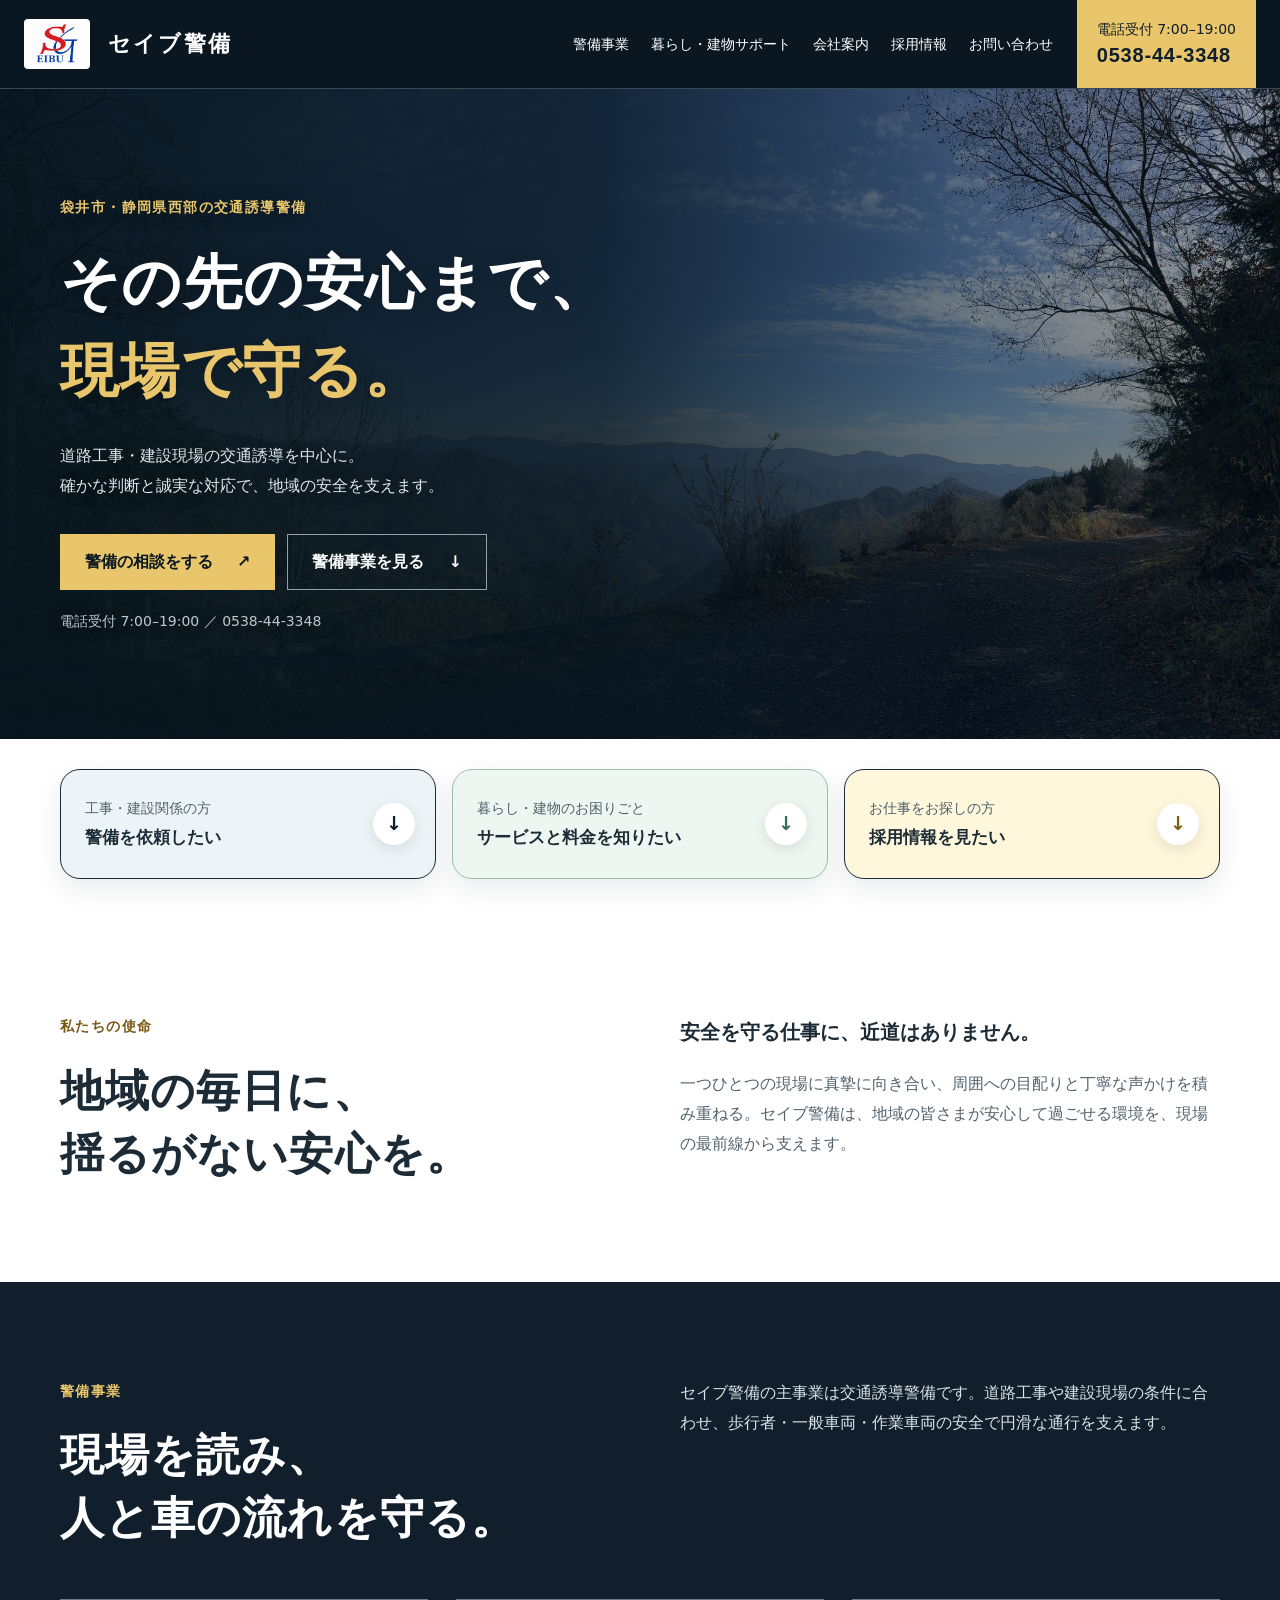
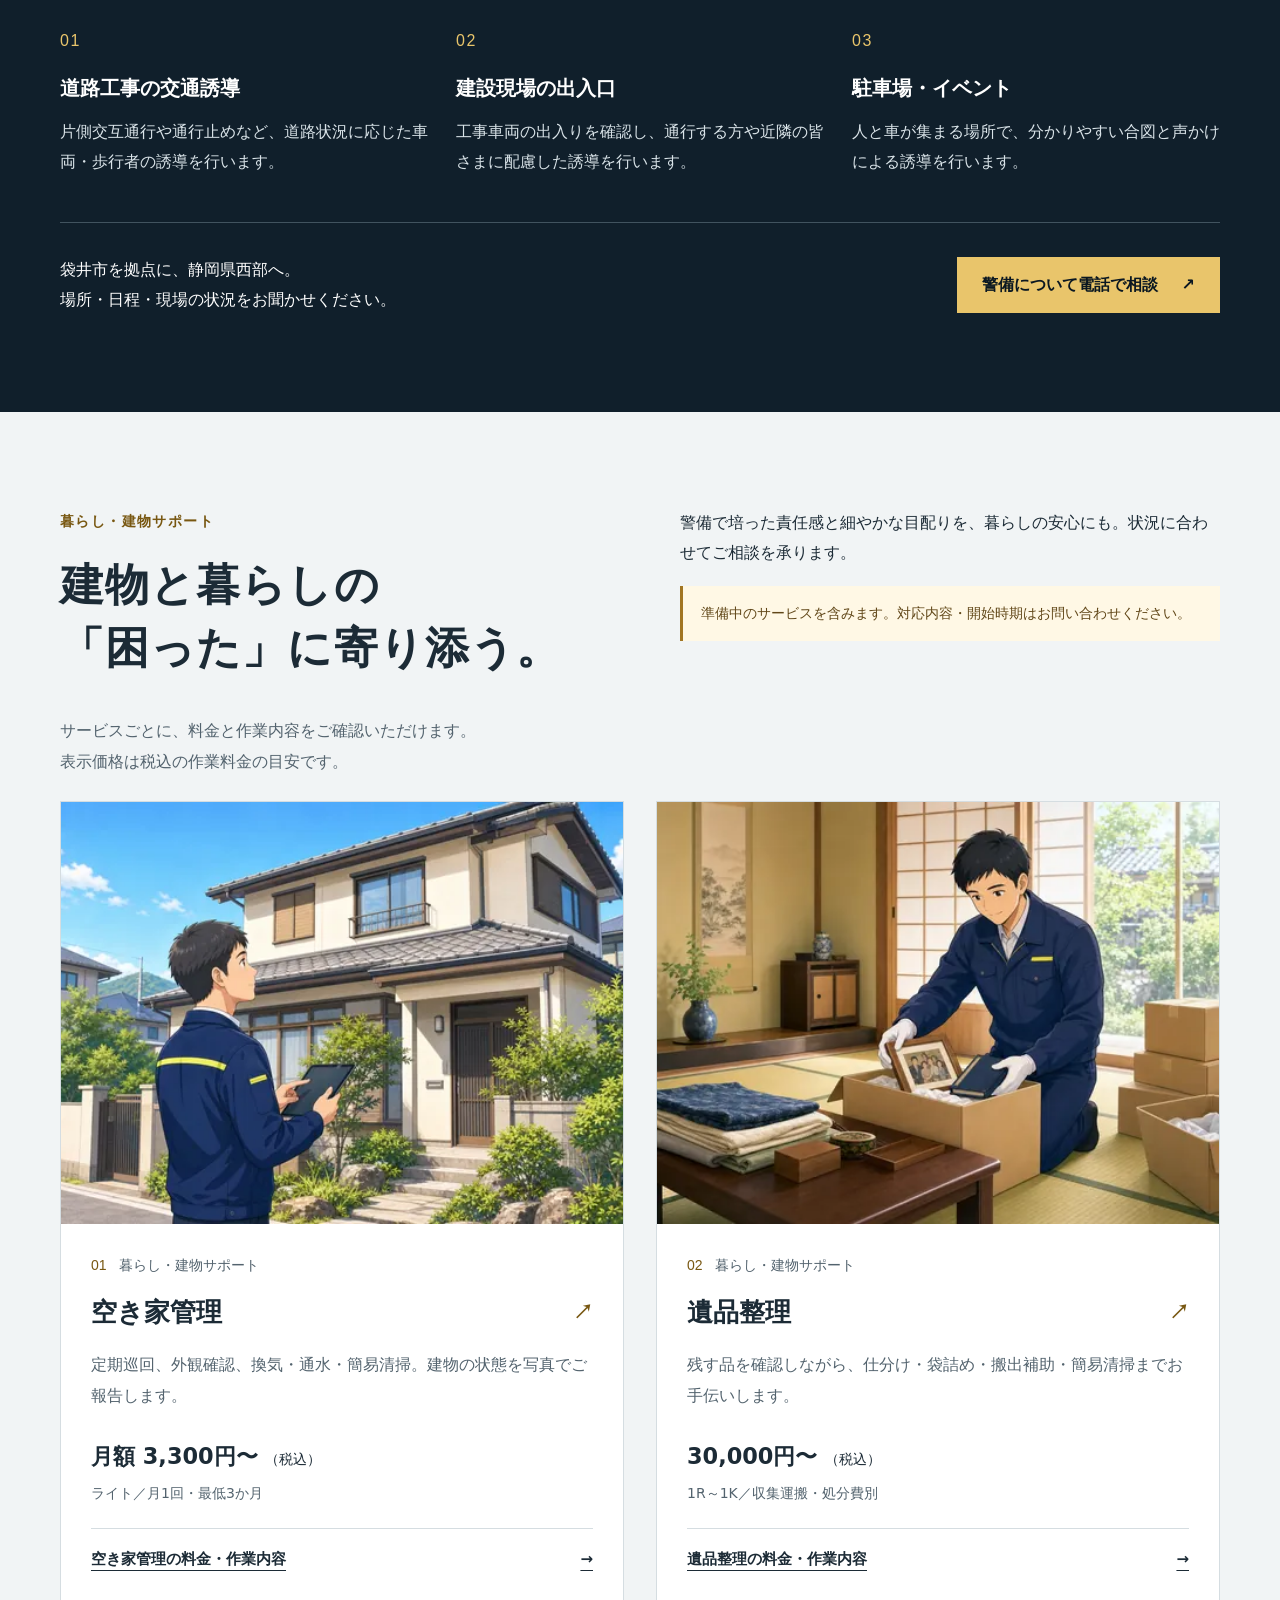
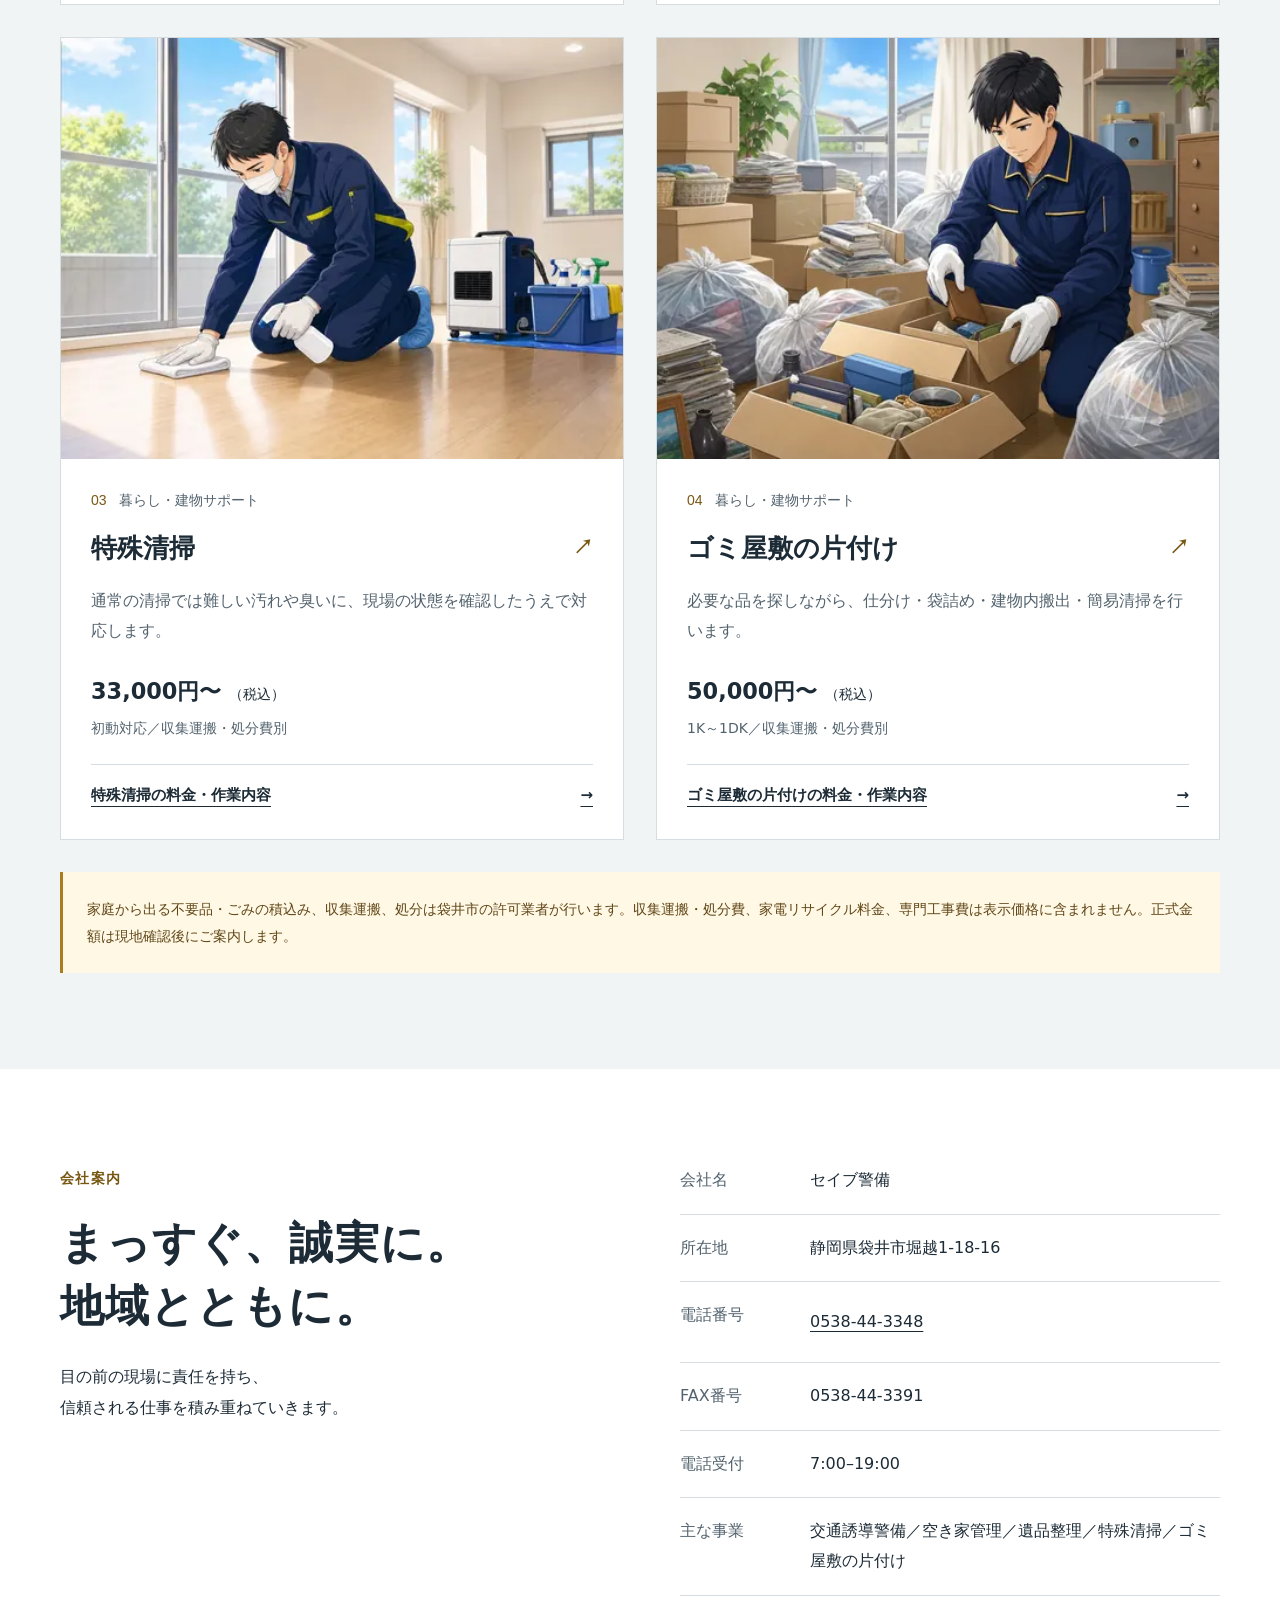
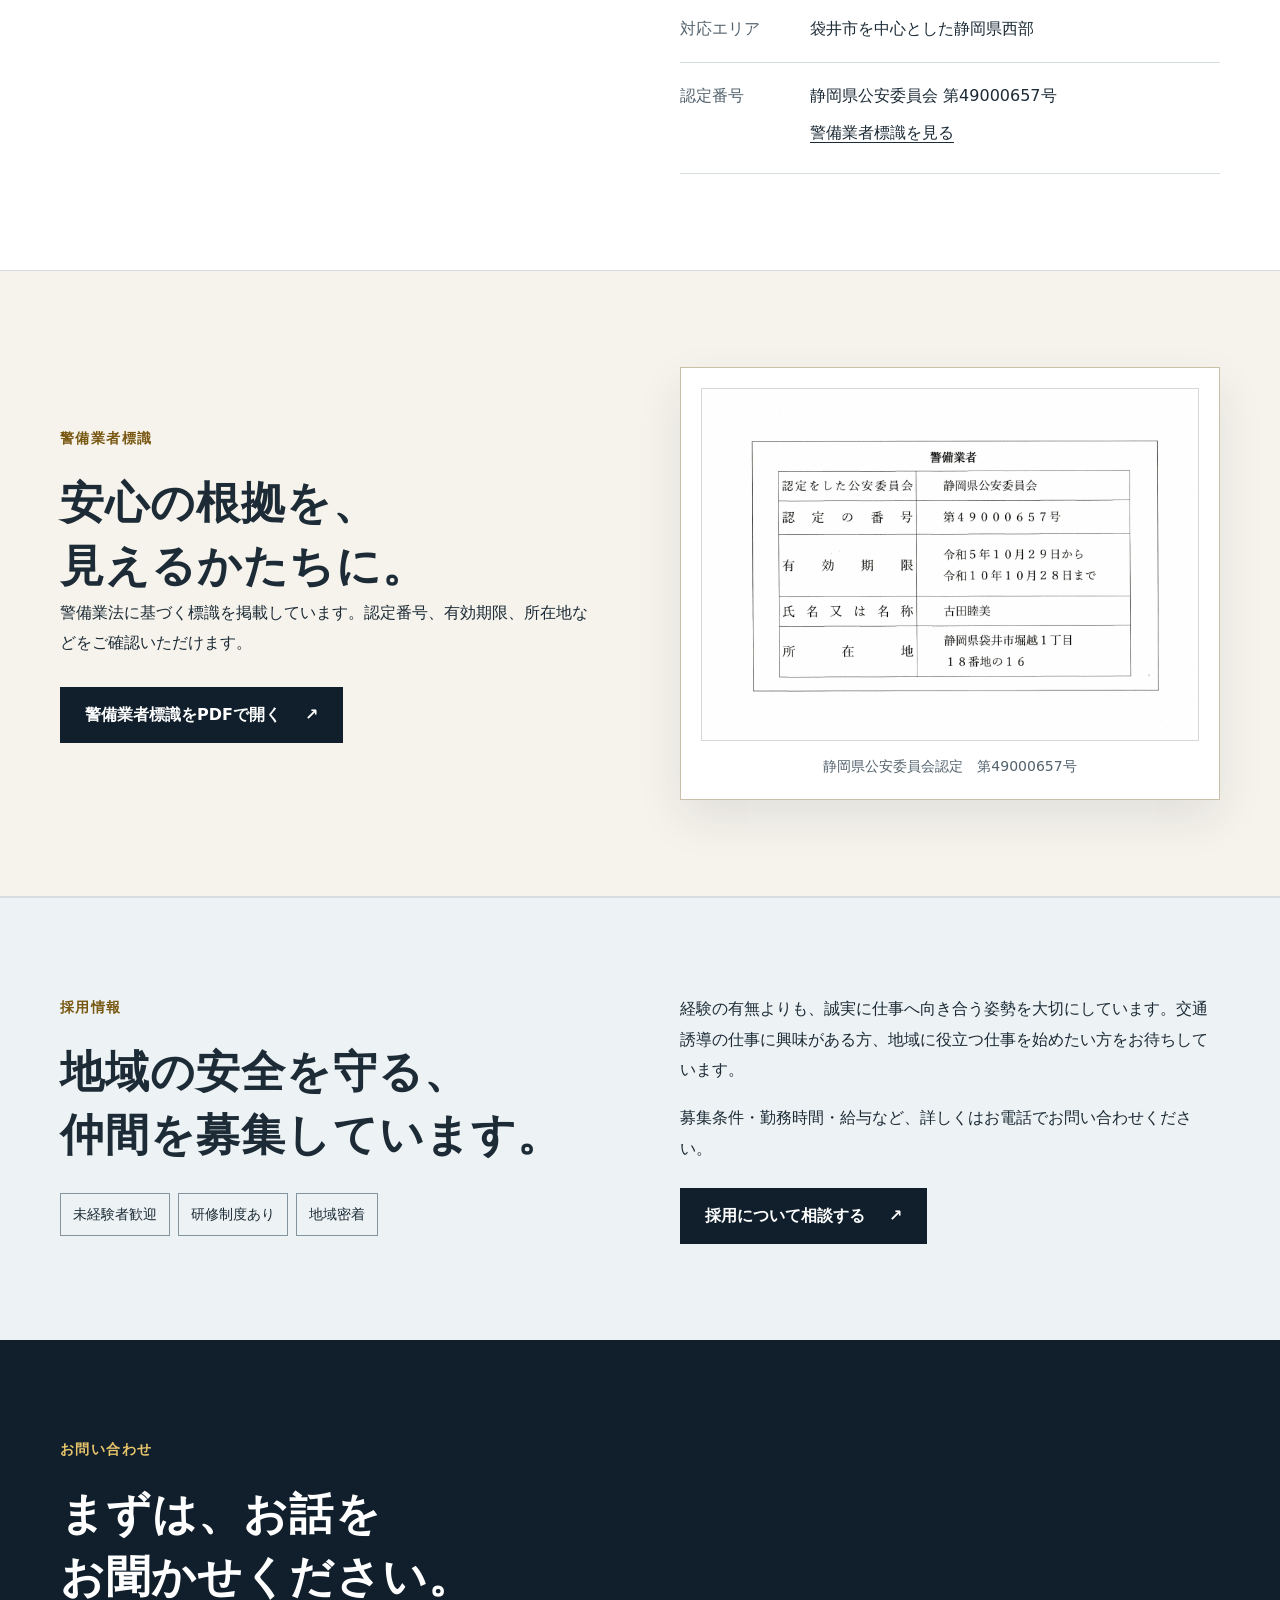
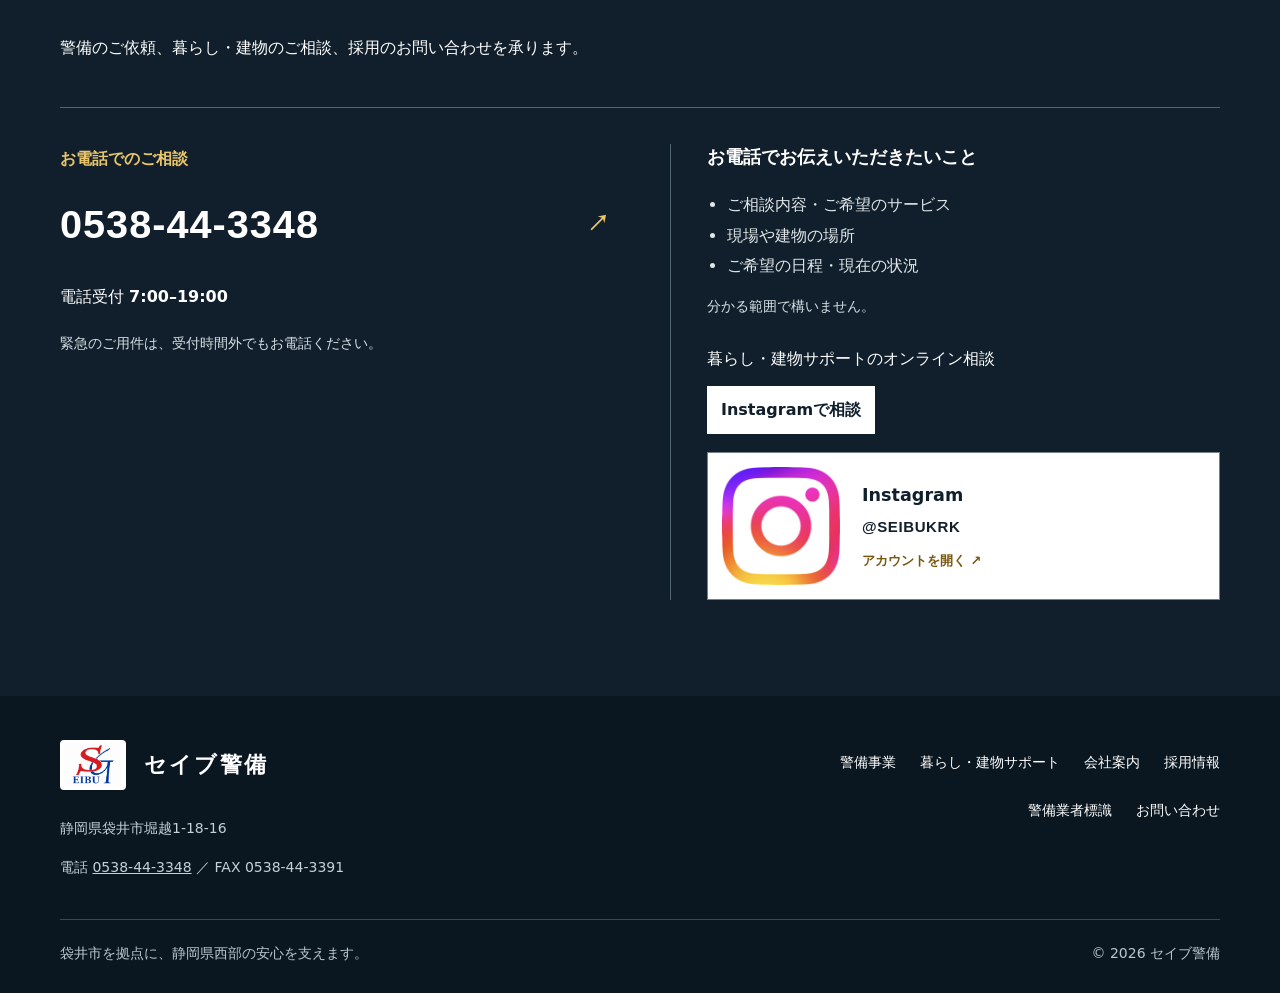
==== commit 0e431a59: "Replace Instagram QR with linked icon" ====
--- a/index.html
+++ b/index.html
@@ -39,7 +39,7 @@
       href="assets/hero-mountains.jpg"
       fetchpriority="high"
     />
-    <link rel="stylesheet" href="style.css?v=20260918b" />
+    <link rel="stylesheet" href="style.css?v=20260918c" />
     <script src="contact-links.js?v=20260918" defer></script>
     <script src="script.js?v=20260915" defer></script>
     <script type="application/ld+json">
@@ -585,10 +585,10 @@
                   hidden
                 >
                   <img
-                    src="assets/instagram-qr.jpg"
-                    alt="セイブ警備 Instagram @SEIBUKRK のQRコード"
-                    width="1080"
-                    height="1397"
+                    src="assets/instagram-icon.png"
+                    alt=""
+                    width="256"
+                    height="256"
                     loading="lazy"
                   />
                   <span
--- a/style.css
+++ b/style.css
@@ -756,8 +756,7 @@
 .instagram-card img {
   width: 118px;
   aspect-ratio: 1 / 1;
-  object-fit: cover;
-  object-position: center;
+  object-fit: contain;
 }
 .instagram-card > span {
   display: flex;
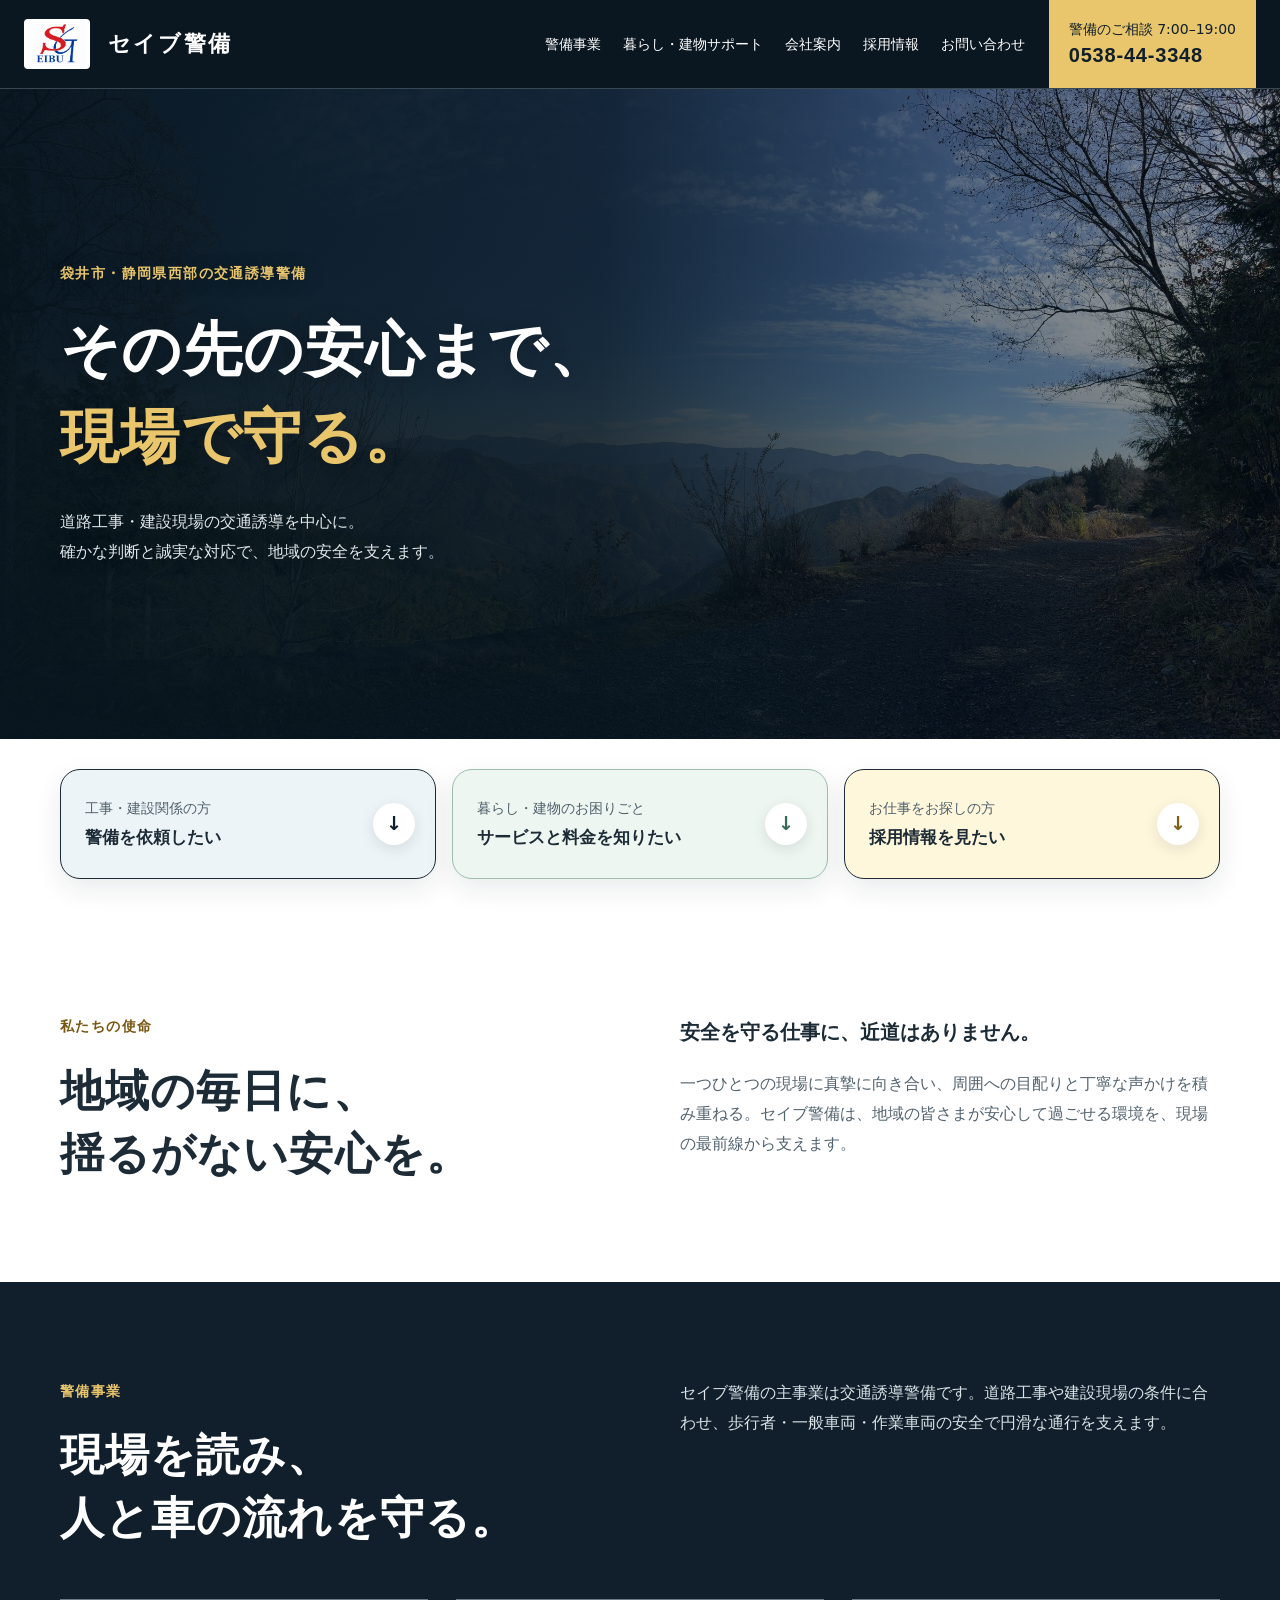
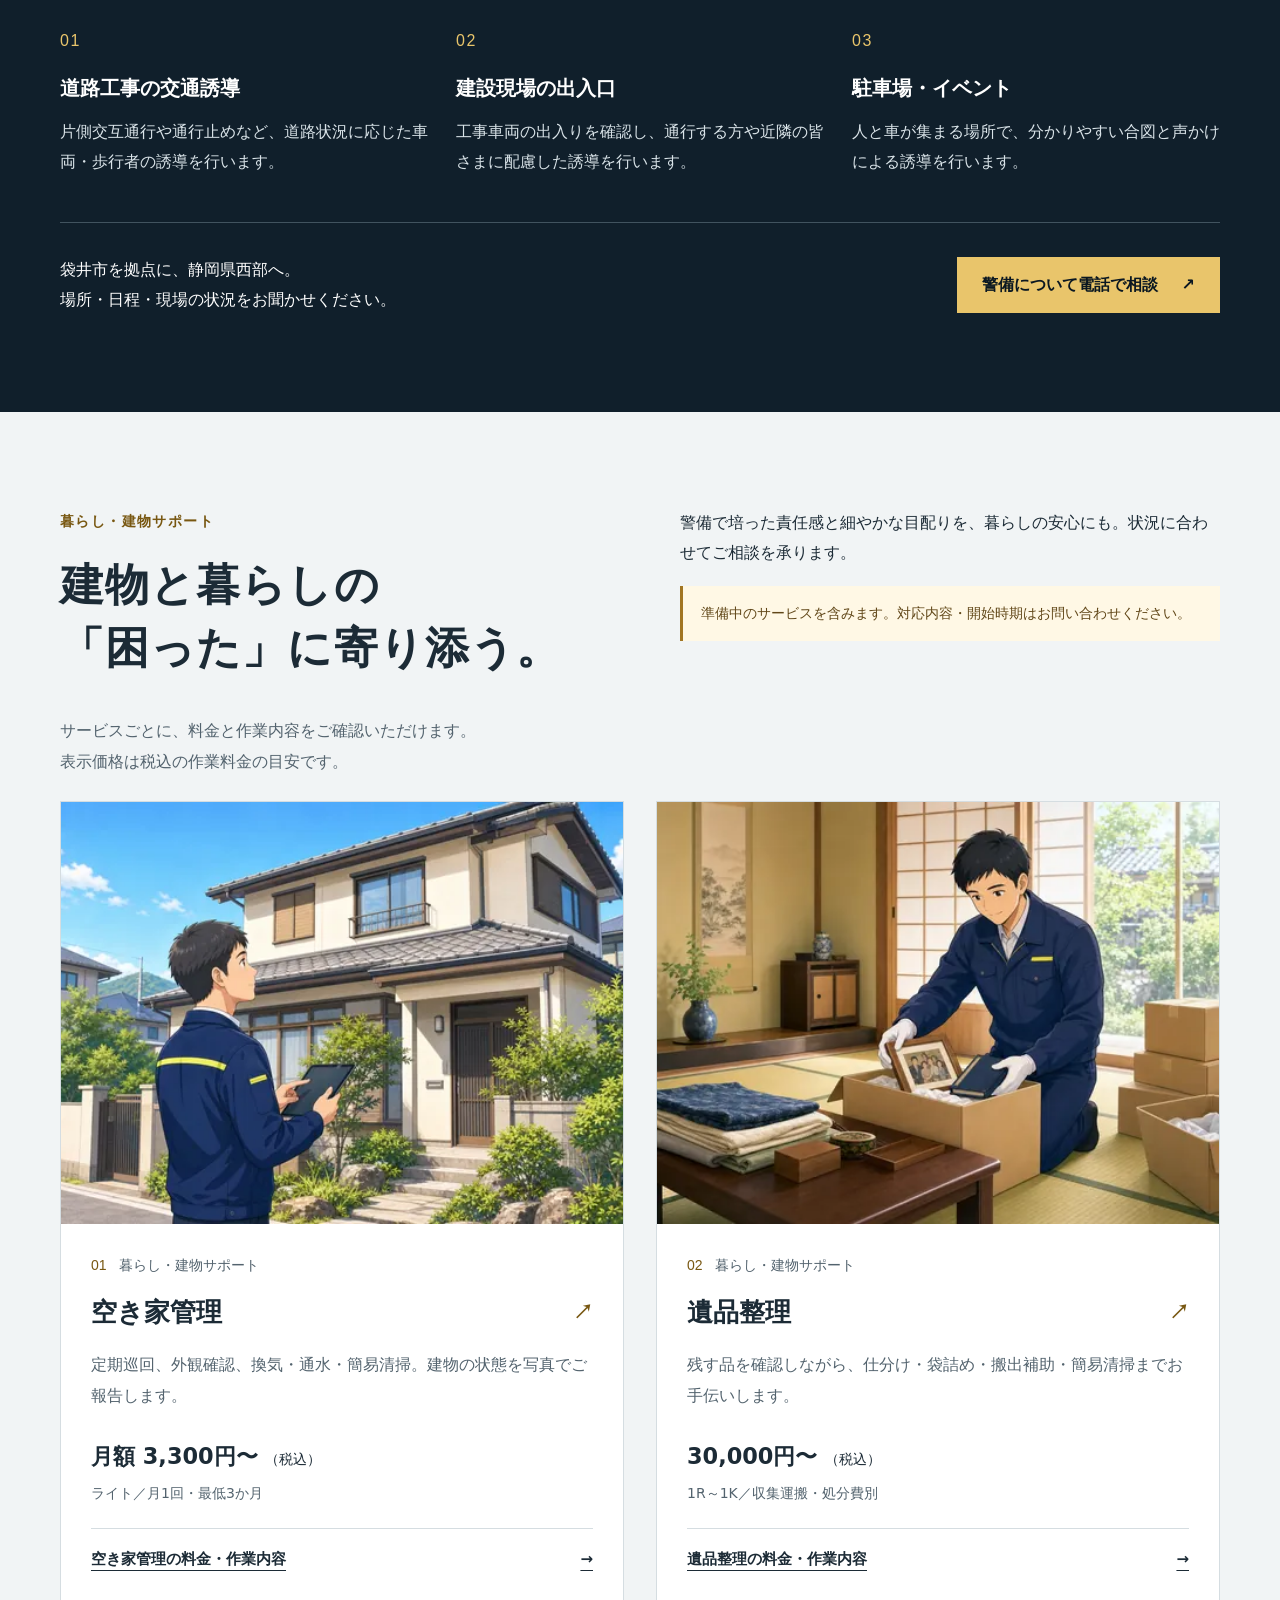
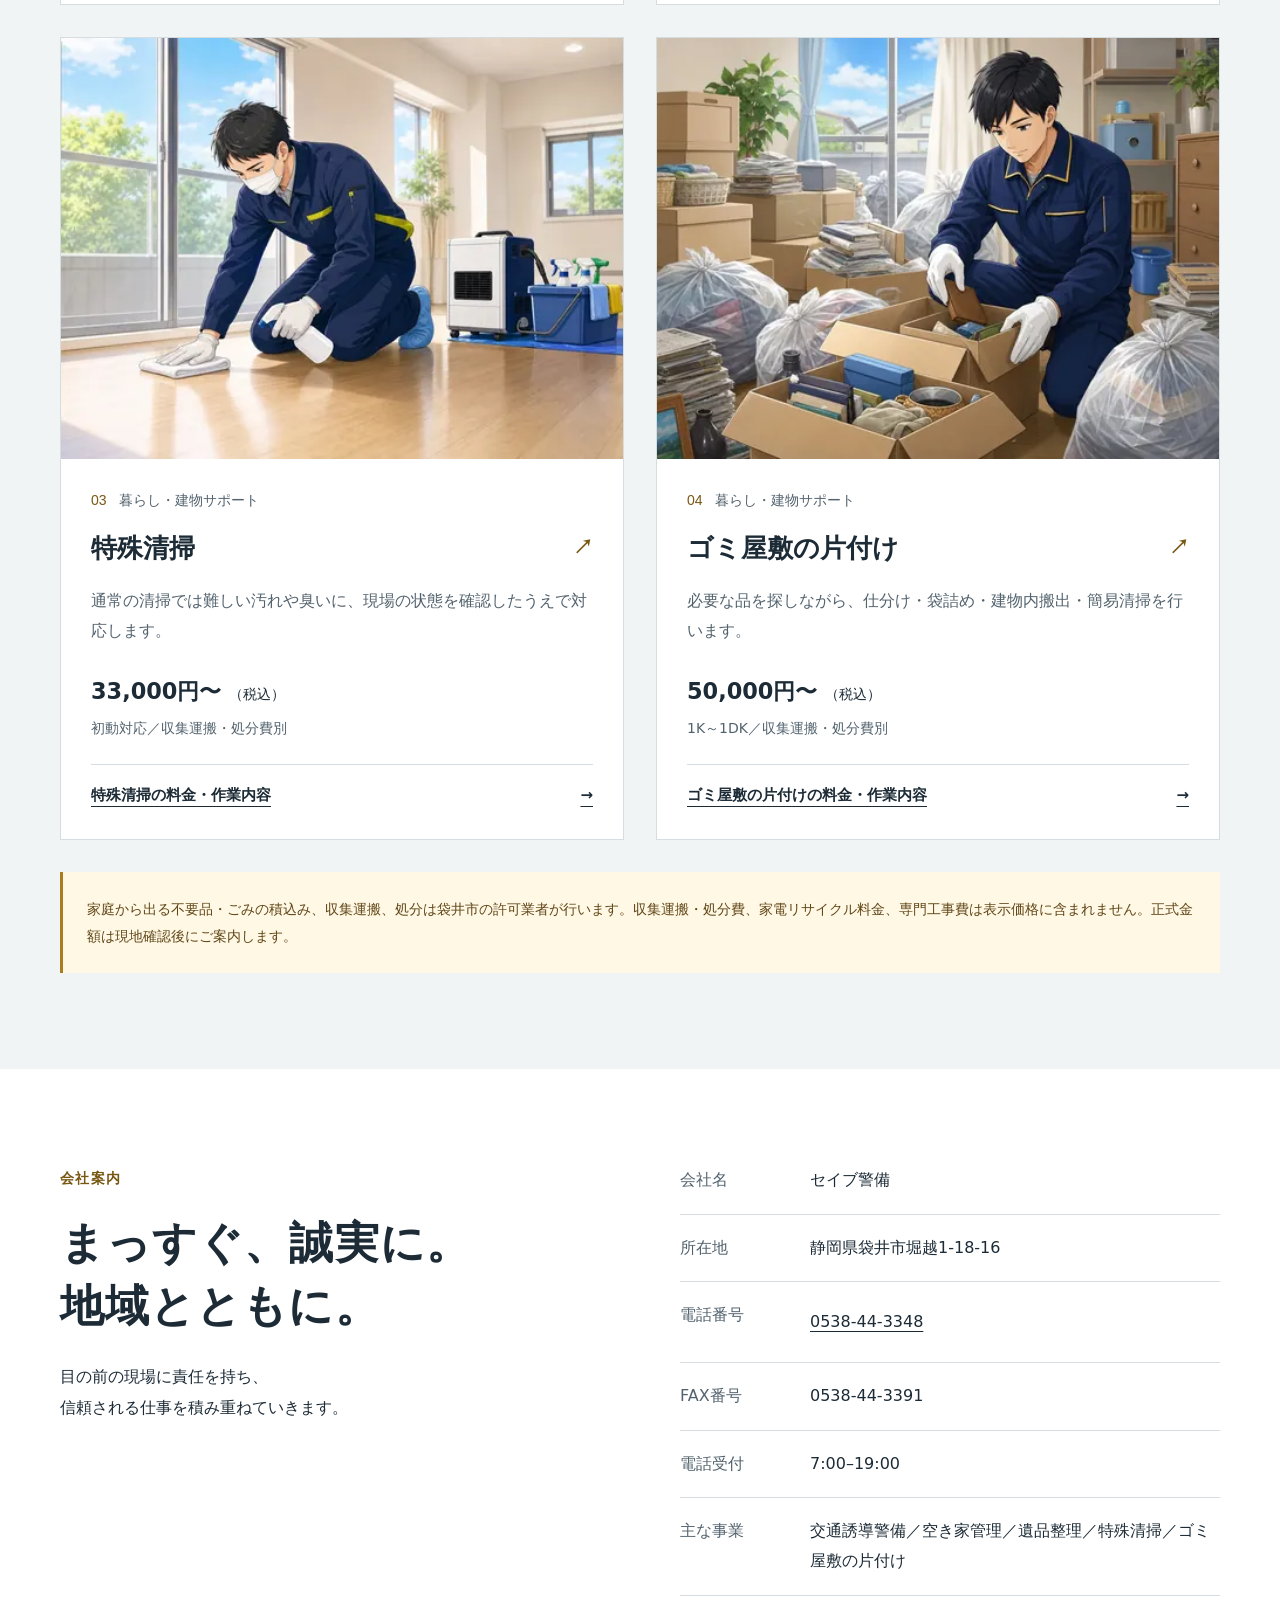
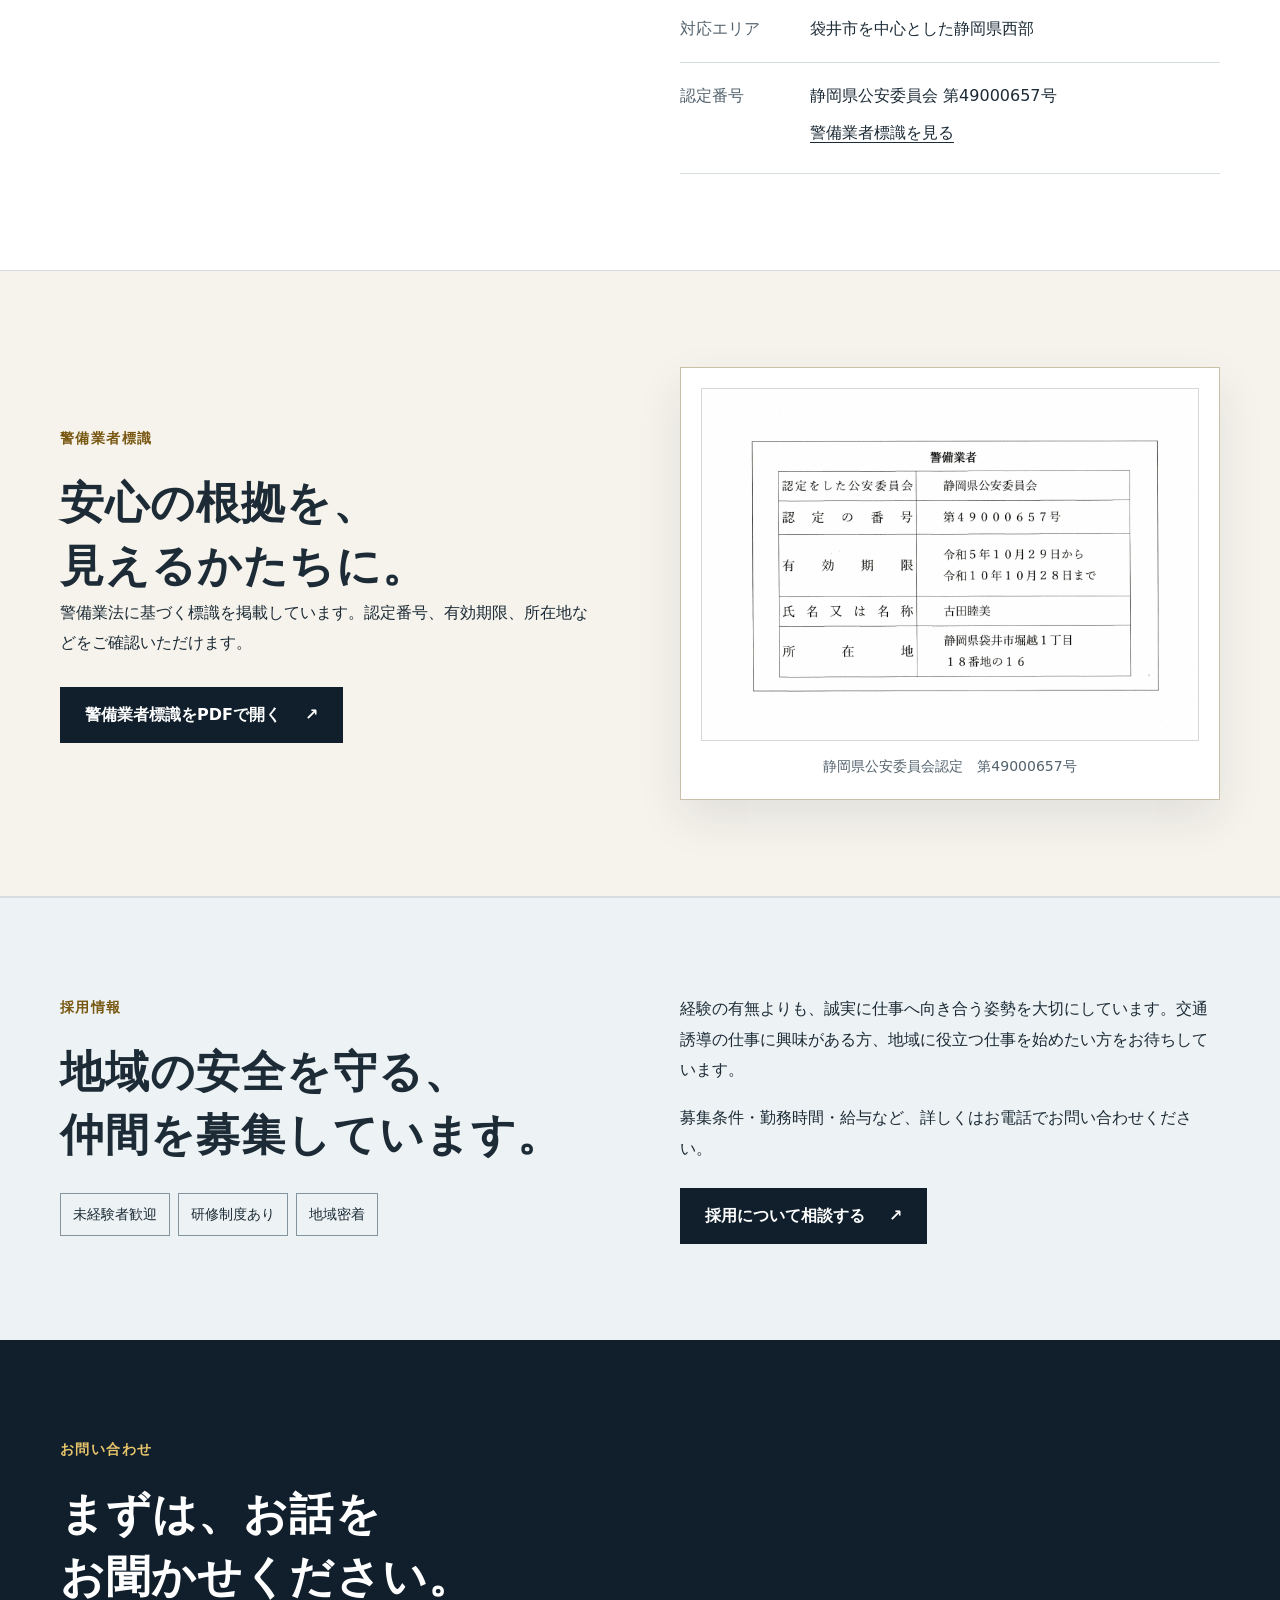
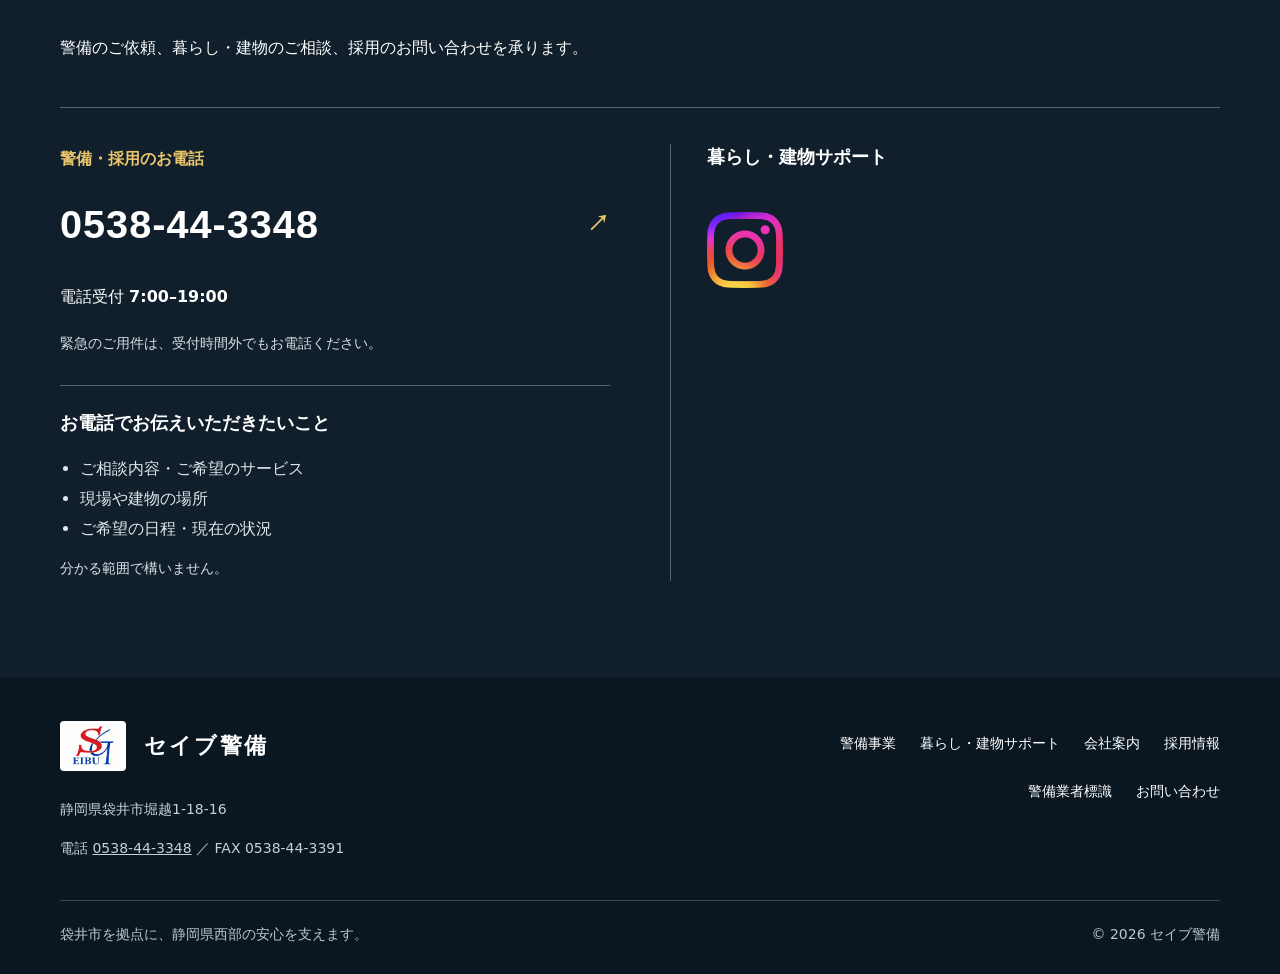
==== commit 9442bc8f: "Refine hero and support contact paths" ====
--- a/index.html
+++ b/index.html
@@ -39,7 +39,7 @@
       href="assets/hero-mountains.jpg"
       fetchpriority="high"
     />
-    <link rel="stylesheet" href="style.css?v=20260918c" />
+    <link rel="stylesheet" href="style.css?v=20260918d" />
     <script src="contact-links.js?v=20260918" defer></script>
     <script src="script.js?v=20260915" defer></script>
     <script type="application/ld+json">
@@ -109,7 +109,7 @@
           ><a href="#contact">お問い合わせ</a>
         </nav>
         <a class="header-phone" href="tel:0538443348"
-          ><span>電話受付 7:00–19:00</span><strong>0538-44-3348</strong></a
+          ><span>警備のご相談 7:00–19:00</span><strong>0538-44-3348</strong></a
         >
       </div>
     </header>
@@ -124,14 +124,6 @@
             <p class="hero-lead">
               道路工事・建設現場の交通誘導を中心に。<br />確かな判断と誠実な対応で、地域の安全を支えます。
             </p>
-            <div class="hero-actions">
-              <a class="button button-gold" href="tel:0538443348"
-                >警備の相談をする <span aria-hidden="true">↗</span></a
-              ><a class="button button-outline" href="#security"
-                >警備事業を見る <span aria-hidden="true">↓</span></a
-              >
-            </div>
-            <p class="hero-hours">電話受付 7:00–19:00 ／ 0538-44-3348</p>
           </div>
         </div>
       </section>
@@ -545,7 +537,7 @@
           </div>
           <div class="contact-grid">
             <div class="contact-phone">
-              <p>お電話でのご相談</p>
+              <p>警備・採用のお電話</p>
               <a href="tel:0538443348" class="phone-link"
                 >0538-44-3348 <span aria-hidden="true">↗</span></a
               >
@@ -553,24 +545,22 @@
               <p class="emergency">
                 緊急のご用件は、受付時間外でもお電話ください。
               </p>
+              <div class="phone-details">
+                <h3>お電話でお伝えいただきたいこと</h3>
+                <ul>
+                  <li>ご相談内容・ご希望のサービス</li>
+                  <li>現場や建物の場所</li>
+                  <li>ご希望の日程・現在の状況</li>
+                </ul>
+                <p>分かる範囲で構いません。</p>
+              </div>
             </div>
             <div class="contact-guide">
-              <h3>お電話でお伝えいただきたいこと</h3>
-              <ul>
-                <li>ご相談内容・ご希望のサービス</li>
-                <li>現場や建物の場所</li>
-                <li>ご希望の日程・現在の状況</li>
-              </ul>
-              <p>分かる範囲で構いません。</p>
+              <h3>暮らし・建物サポート</h3>
               <div class="online-contacts" id="onlineContacts" hidden>
-                <p>暮らし・建物サポートのオンライン相談</p>
                 <div class="channel-links">
                   <a data-contact-link="line" hidden
                     >LINEで相談<span class="sr-only"
-                      >（新しいタブで開きます）</span
-                    ></a
-                  ><a data-contact-link="instagram" hidden
-                    >Instagramで相談<span class="sr-only"
                       >（新しいタブで開きます）</span
                     ></a
                   ><a data-contact-link="googleForm" hidden
@@ -580,8 +570,9 @@
                   >
                 </div>
                 <a
-                  class="instagram-card"
+                  class="instagram-icon-link"
                   data-contact-link="instagram"
+                  aria-label="Instagram @SEIBUKRKを開く"
                   hidden
                 >
                   <img
@@ -591,10 +582,6 @@
                     height="256"
                     loading="lazy"
                   />
-                  <span
-                    ><strong>Instagram</strong><small>@SEIBUKRK</small
-                    ><em>アカウントを開く ↗</em></span
-                  >
                 </a>
               </div>
               <p class="online-note" id="onlineNote">
--- a/style.css
+++ b/style.css
@@ -371,11 +371,6 @@
   gap: 12px;
   margin-top: 32px;
 }
-.hero-hours {
-  font-size: 0.875rem;
-  color: #bbc8d0;
-  margin-top: 18px;
-}
 .hero-aside {
   align-self: stretch;
   padding: 6px 0 0 28px;
@@ -700,6 +695,23 @@
   font-size: 0.875rem;
   color: #d6e1e7;
 }
+.phone-details {
+  margin-top: 28px;
+  padding-top: 24px;
+  border-top: 1px solid #526570;
+}
+.phone-details h3 {
+  font-size: 1.125rem;
+}
+.phone-details ul {
+  padding-left: 1.25em;
+  margin: 18px 0 10px;
+  color: #e0e7eb;
+}
+.phone-details p {
+  color: #d6e1e7;
+  font-size: 0.875rem;
+}
 .contact-guide {
   padding-left: 36px;
   border-left: 1px solid #526570;
@@ -738,46 +750,20 @@
   color: var(--navy);
   font-weight: 700;
 }
-.instagram-card {
-  display: grid;
-  grid-template-columns: 118px 1fr;
-  align-items: center;
-  gap: 22px;
+.instagram-icon-link {
+  display: inline-block;
+  width: 76px;
+  height: 76px;
   margin-top: 18px;
-  padding: 14px;
-  border: 1px solid #71828d;
-  background: #fff;
-  color: var(--navy);
-}
-.instagram-card:hover {
+}
+.instagram-icon-link:hover {
   text-decoration: none;
-  border-color: var(--gold);
-}
-.instagram-card img {
-  width: 118px;
-  aspect-ratio: 1 / 1;
+  transform: translateY(-2px);
+}
+.instagram-icon-link img {
+  width: 100%;
+  height: 100%;
   object-fit: contain;
-}
-.instagram-card > span {
-  display: flex;
-  flex-direction: column;
-  align-items: flex-start;
-}
-.instagram-card strong {
-  font-size: 1.1rem;
-}
-.instagram-card small {
-  font-family: Arial, sans-serif;
-  font-size: 0.9375rem;
-  font-weight: 700;
-  letter-spacing: 0.04em;
-}
-.instagram-card em {
-  margin-top: 8px;
-  color: var(--gold-ink);
-  font-size: 0.8125rem;
-  font-style: normal;
-  font-weight: 700;
 }
 .site-footer {
   background: var(--navy-deep);
@@ -1050,6 +1036,58 @@
 }
 .price-table-fees th:nth-child(3) {
   width: 40%;
+}
+.price-example {
+  margin-top: 32px;
+  padding: 30px 32px;
+  border: 1px solid #c4a34d;
+  background: #fffdf7;
+}
+.price-example-label {
+  color: var(--gold-ink);
+  font-size: 0.875rem;
+  font-weight: 700;
+  letter-spacing: 0.08em;
+}
+.price-example h3 {
+  margin-top: 6px;
+  font-size: 1.35rem;
+}
+.price-example-condition {
+  margin-top: 8px;
+  color: var(--muted);
+  font-size: 0.9rem;
+}
+.price-example dl {
+  margin-top: 22px;
+}
+.price-example dl > div {
+  display: flex;
+  justify-content: space-between;
+  gap: 24px;
+  padding: 13px 0;
+  border-top: 1px solid var(--line);
+}
+.price-example dt {
+  font-weight: 700;
+}
+.price-example dd {
+  flex-shrink: 0;
+  font-weight: 700;
+  color: var(--gold-ink);
+}
+.price-example-total {
+  border-top: 2px solid var(--navy) !important;
+}
+.price-example-total dt,
+.price-example-total dd {
+  color: var(--navy);
+  font-size: 1.08rem;
+}
+.price-example-note {
+  margin-top: 16px;
+  color: var(--muted);
+  font-size: 0.8125rem;
 }
 .flow-list {
   display: grid;
@@ -1340,9 +1378,6 @@
     width: 100%;
     padding: 14px 20px;
   }
-  .hero-hours {
-    font-size: 0.875rem;
-  }
   .purpose-nav {
     grid-template-columns: 1fr;
     padding: 8px 0;
@@ -1431,12 +1466,9 @@
     border-left: 0;
     border-top: 1px solid #526570;
   }
-  .instagram-card {
-    grid-template-columns: 92px 1fr;
-    gap: 16px;
-  }
-  .instagram-card img {
-    width: 92px;
+  .instagram-icon-link {
+    width: 72px;
+    height: 72px;
   }
   .phone-link {
     font-size: clamp(1.7rem, 7.8vw, 2.4rem);
@@ -1599,6 +1631,15 @@
   }
   .price-table td strong {
     font-size: 0.9rem;
+  }
+  .price-example {
+    padding: 22px 18px;
+  }
+  .price-example dl > div {
+    align-items: flex-start;
+  }
+  .price-example dd {
+    text-align: right;
   }
   .online-note {
     font-size: 0.875rem;
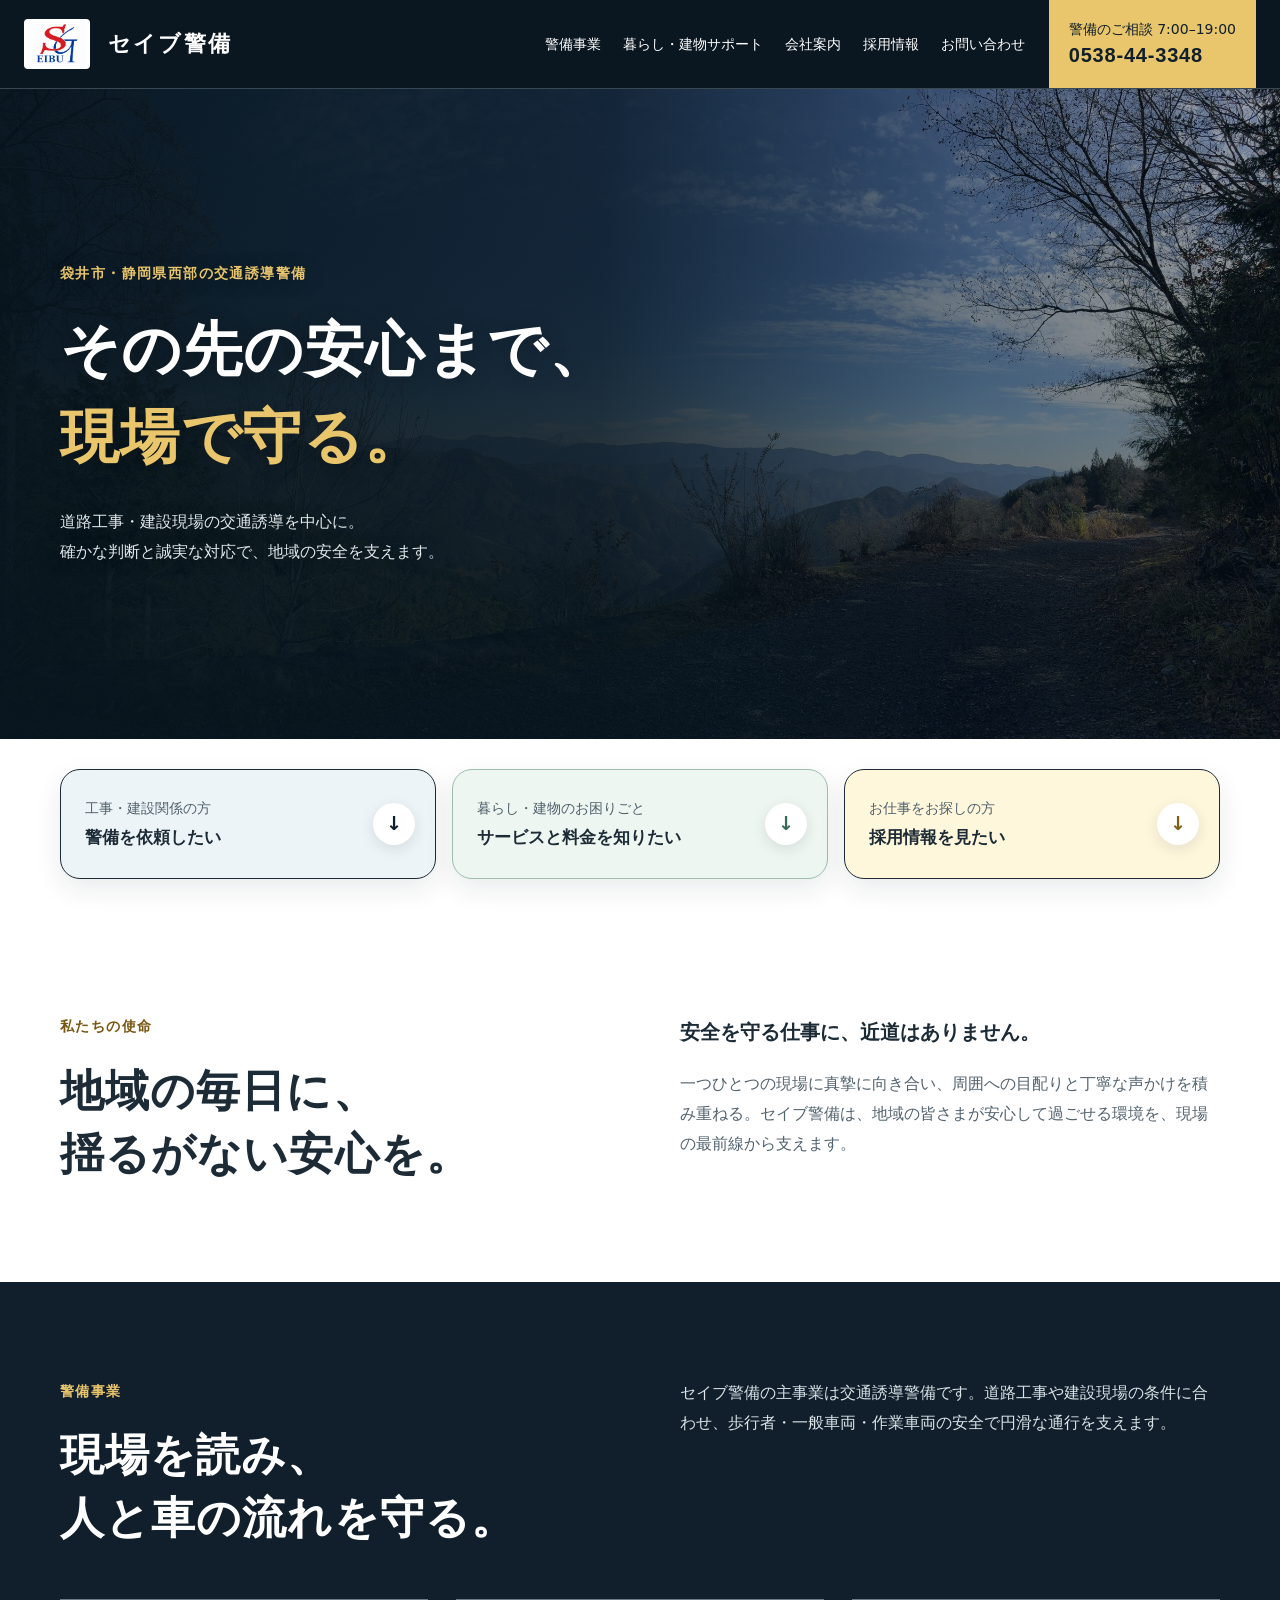
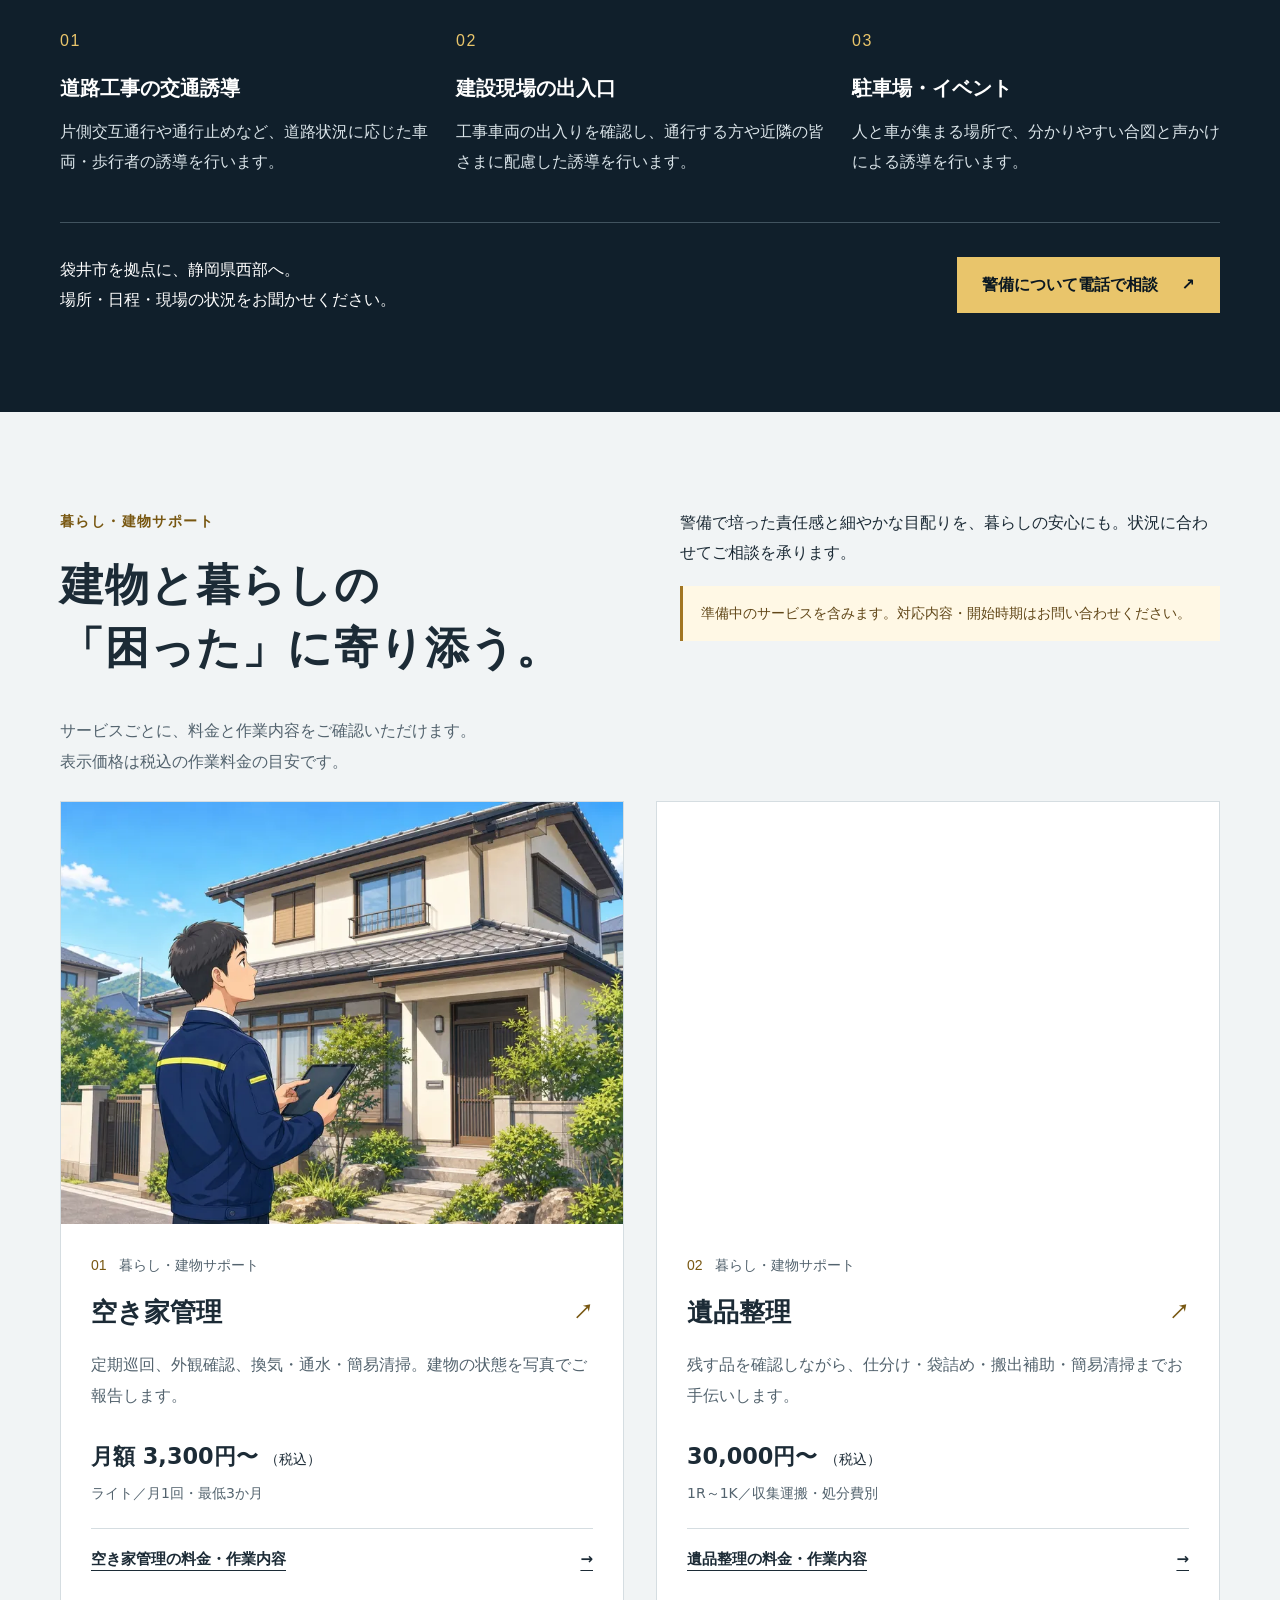
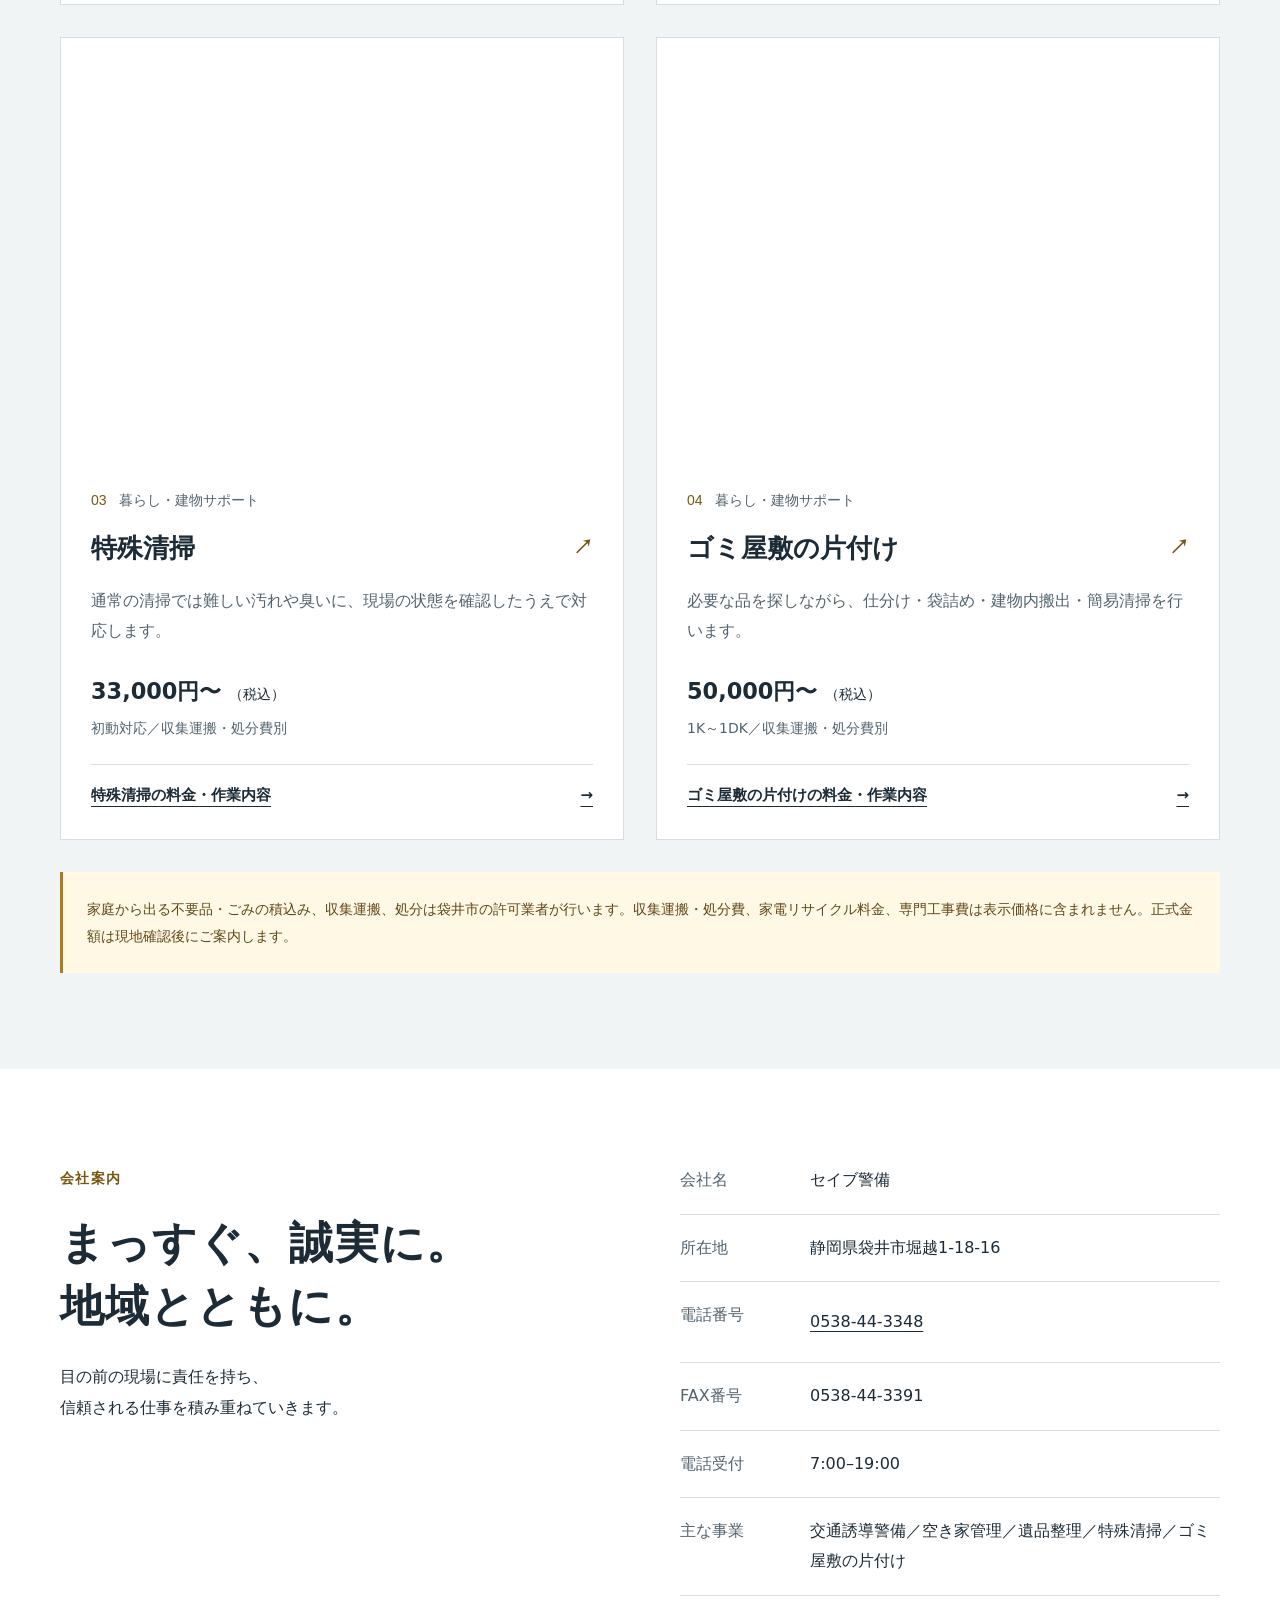
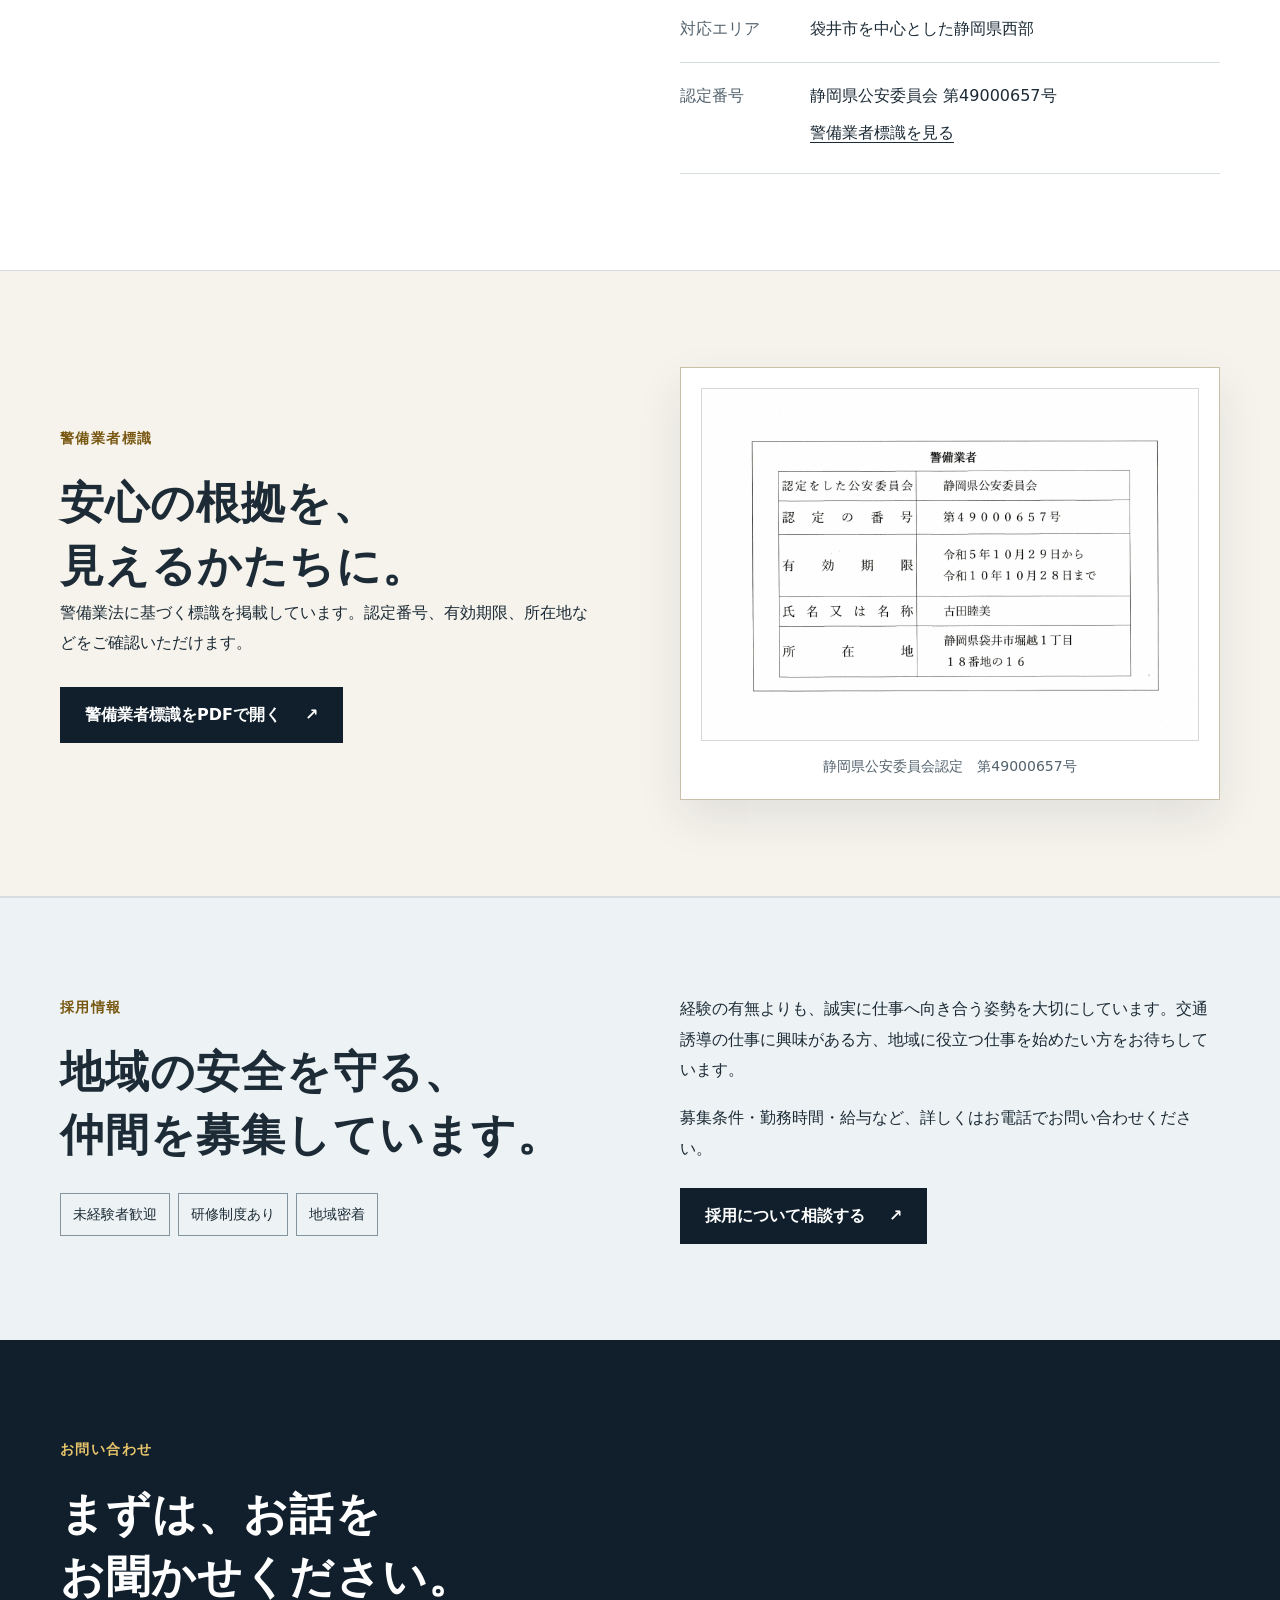
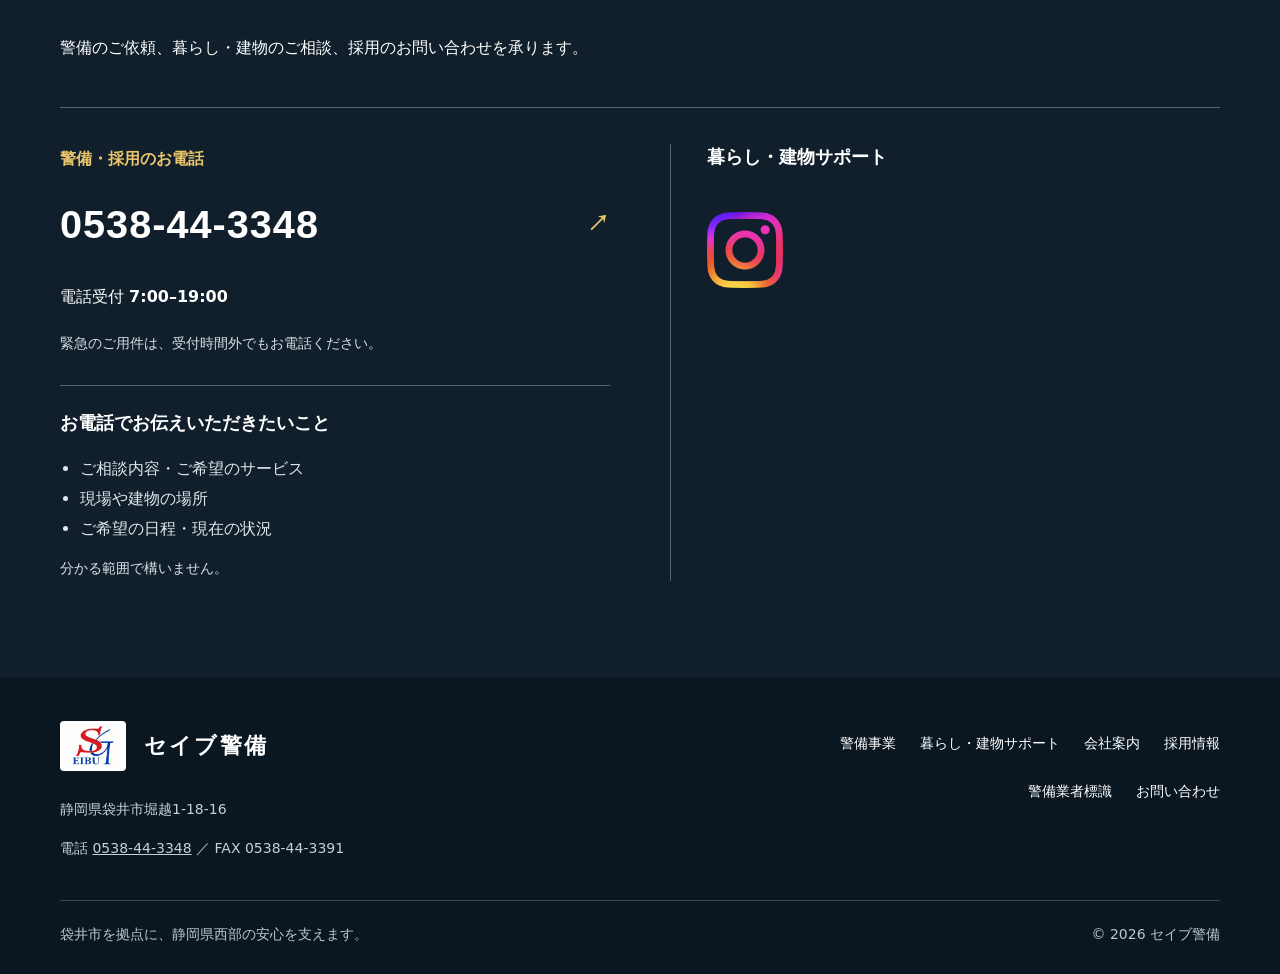
==== commit 8754b6ed: "Correct security sign PDF orientation" ====
--- a/index.html
+++ b/index.html
@@ -466,7 +466,7 @@
             </p>
             <a
               class="button button-dark"
-              href="documents/security-business-sign.pdf"
+              href="documents/security-business-sign.pdf?v=20260918b"
               target="_blank"
               rel="noopener noreferrer"
               >警備業者標識をPDFで開く
@@ -475,7 +475,7 @@
           </div>
           <figure class="license-preview">
             <a
-              href="documents/security-business-sign.pdf"
+              href="documents/security-business-sign.pdf?v=20260918b"
               target="_blank"
               rel="noopener noreferrer"
               aria-label="警備業者標識をPDFで開く"
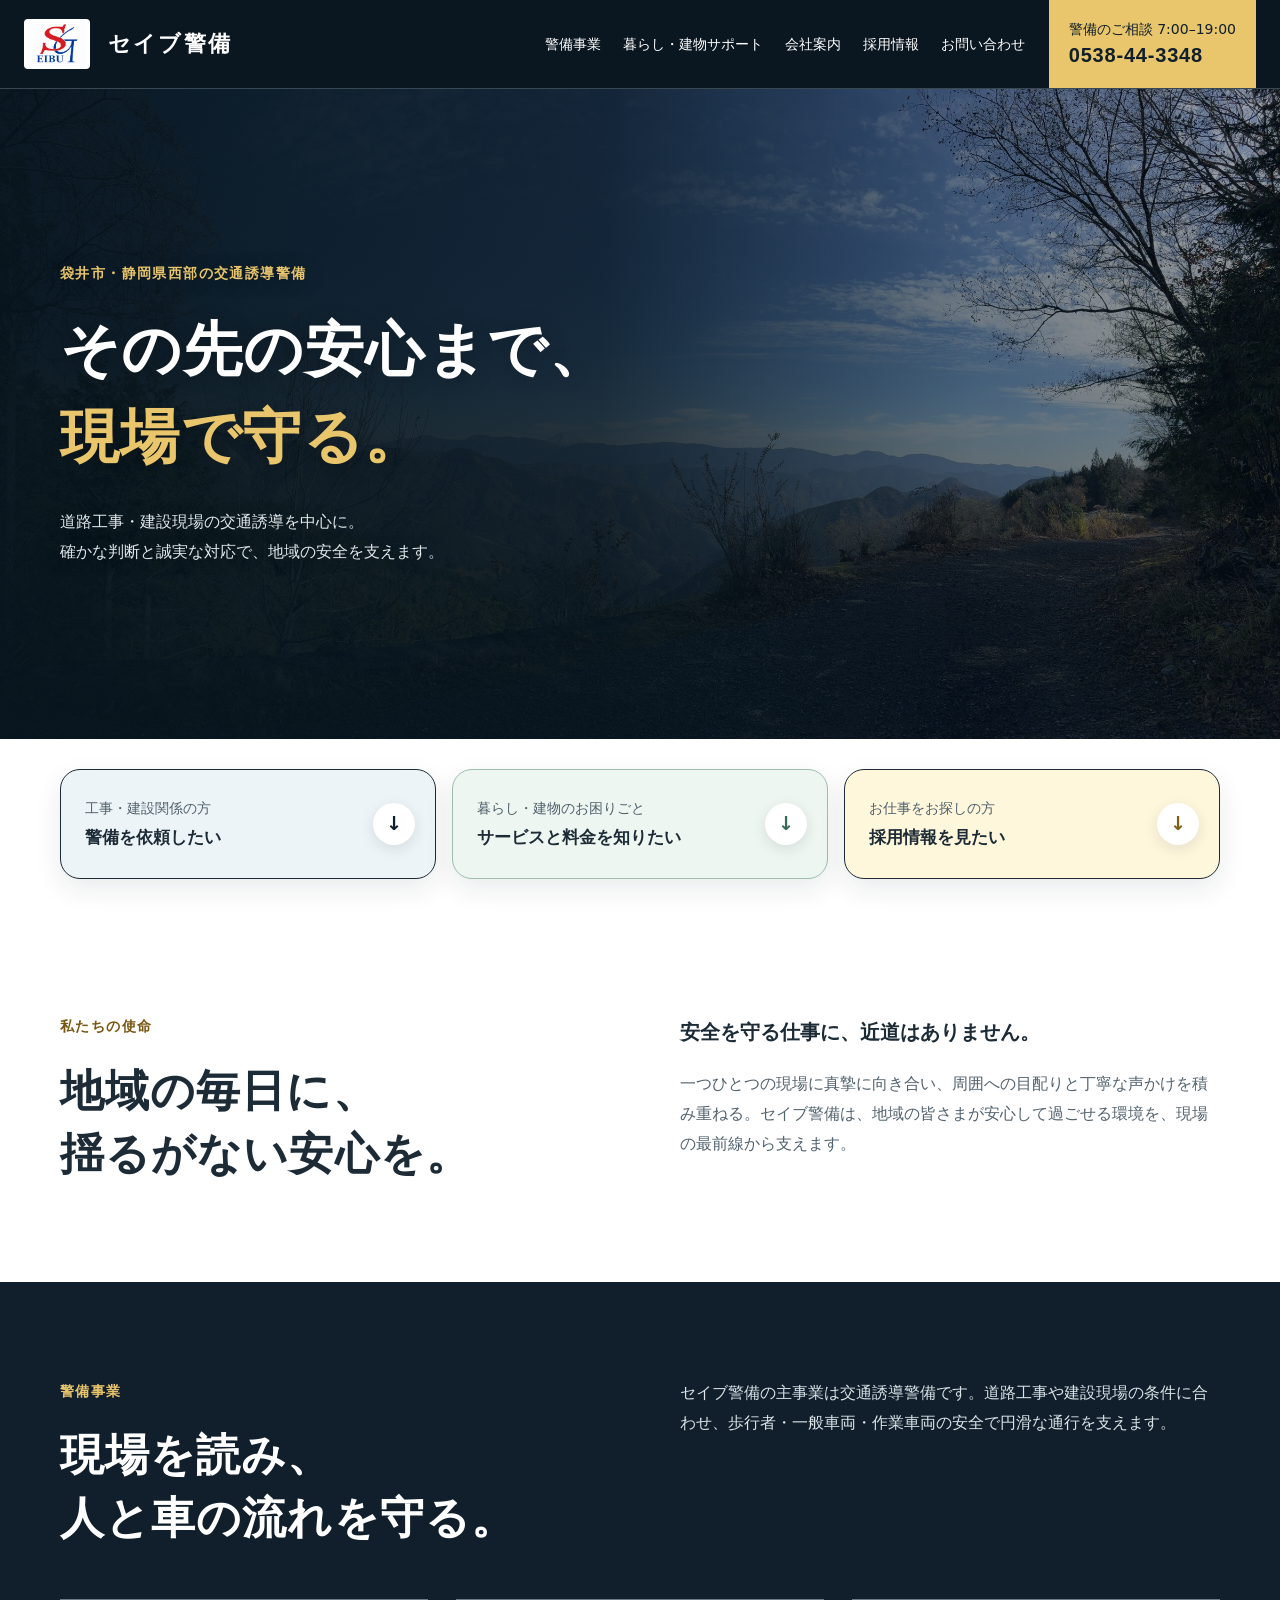
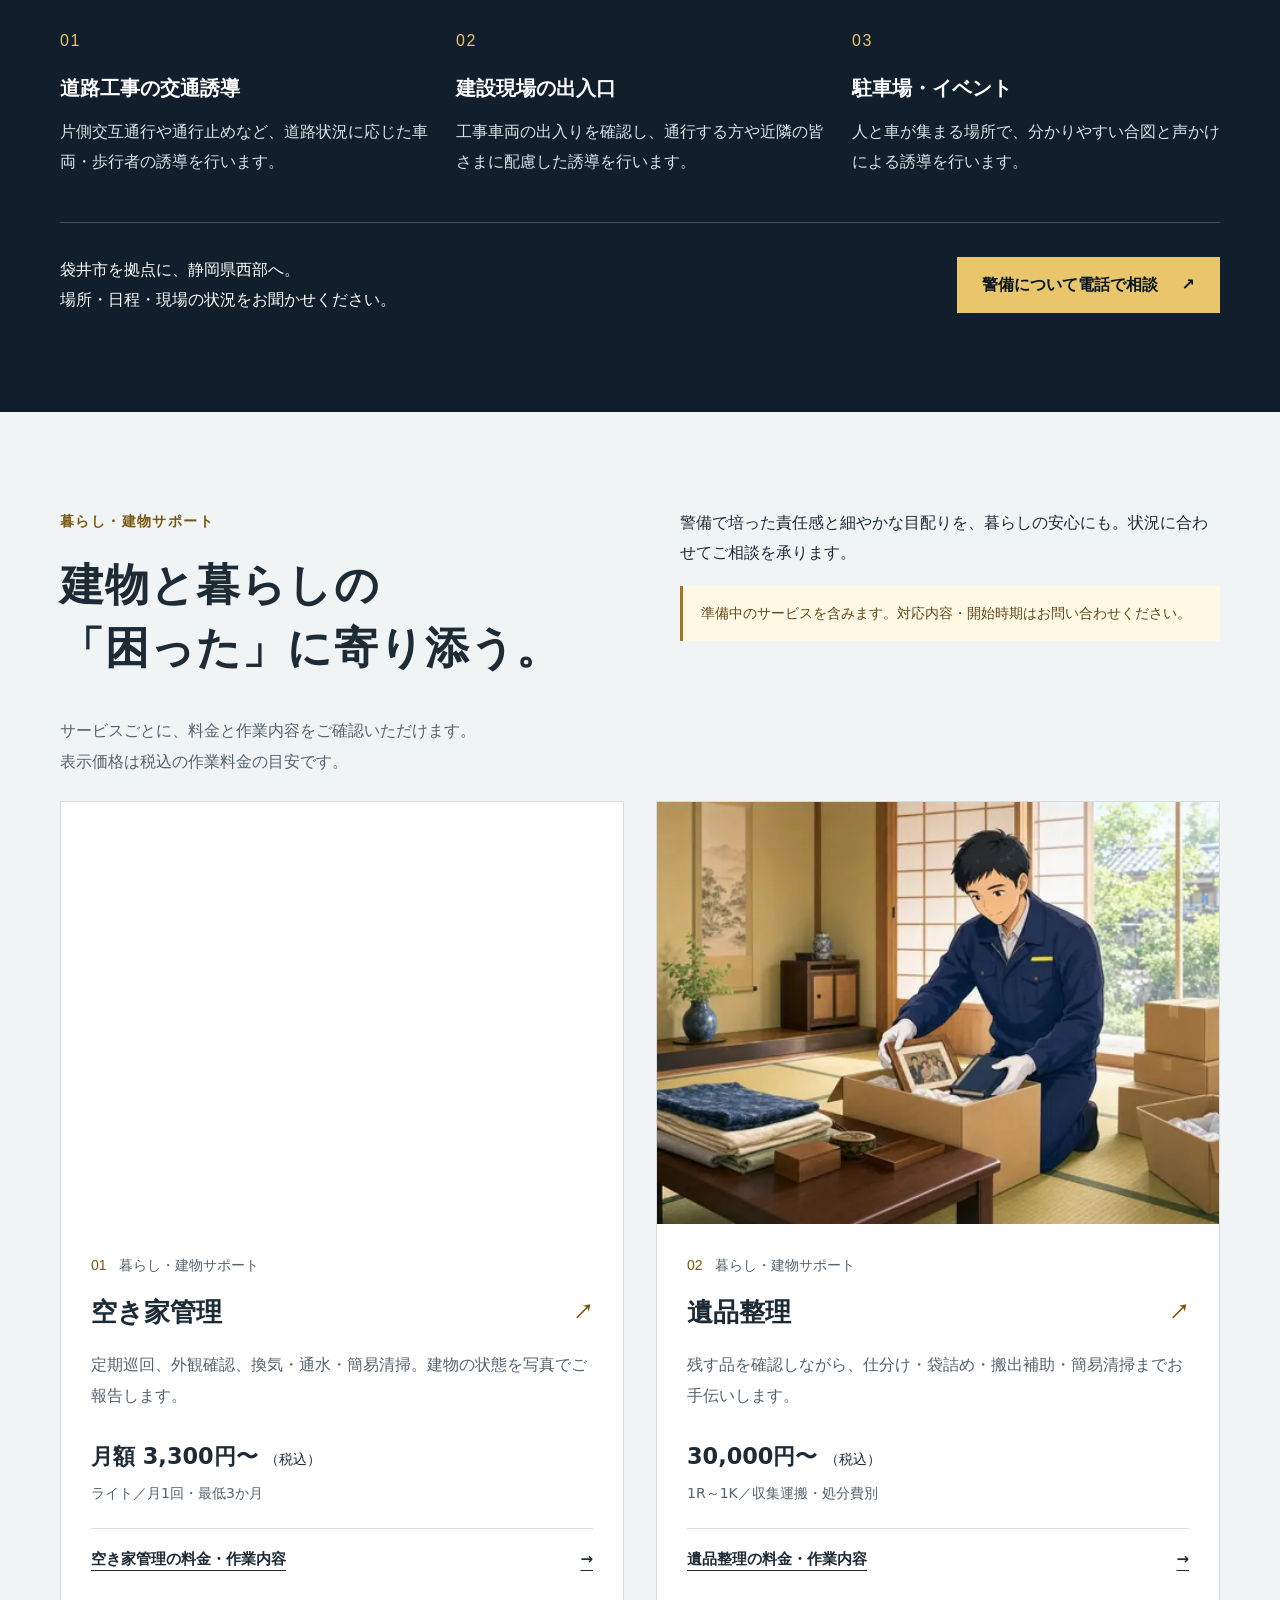
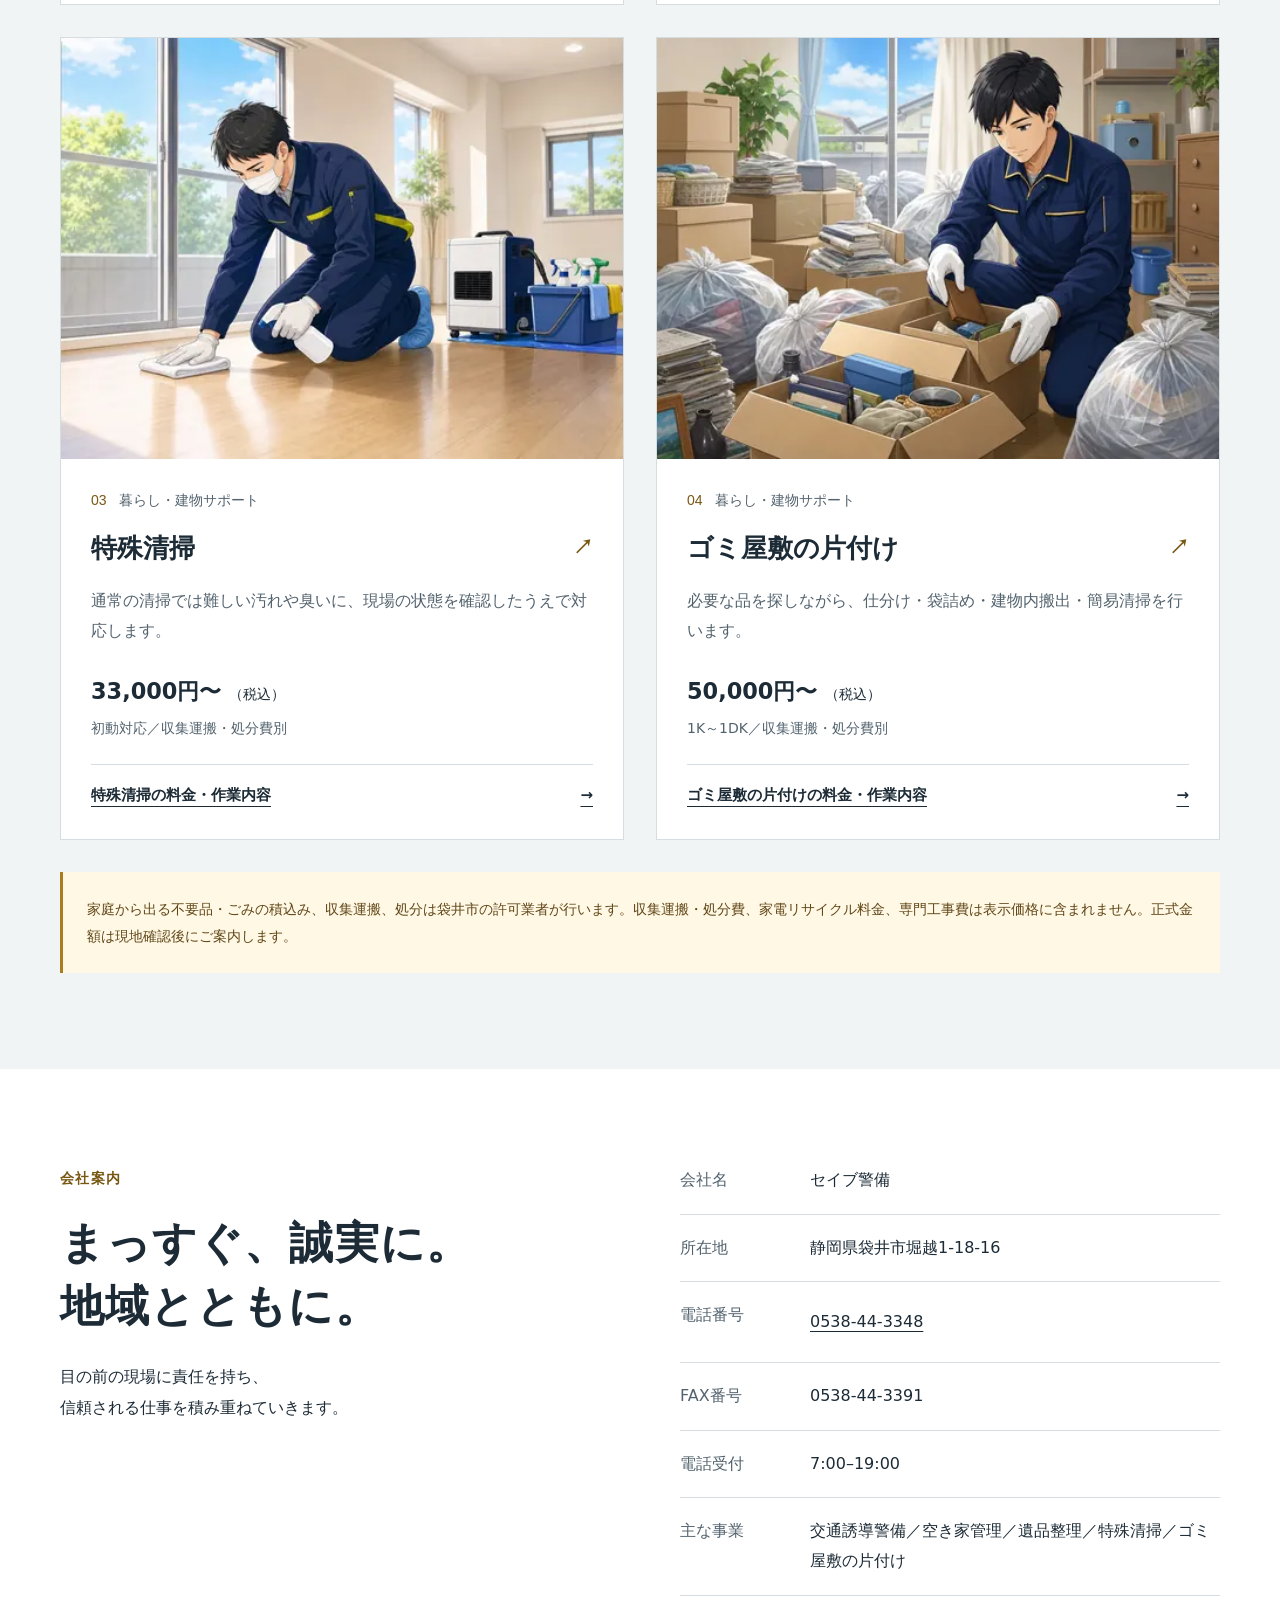
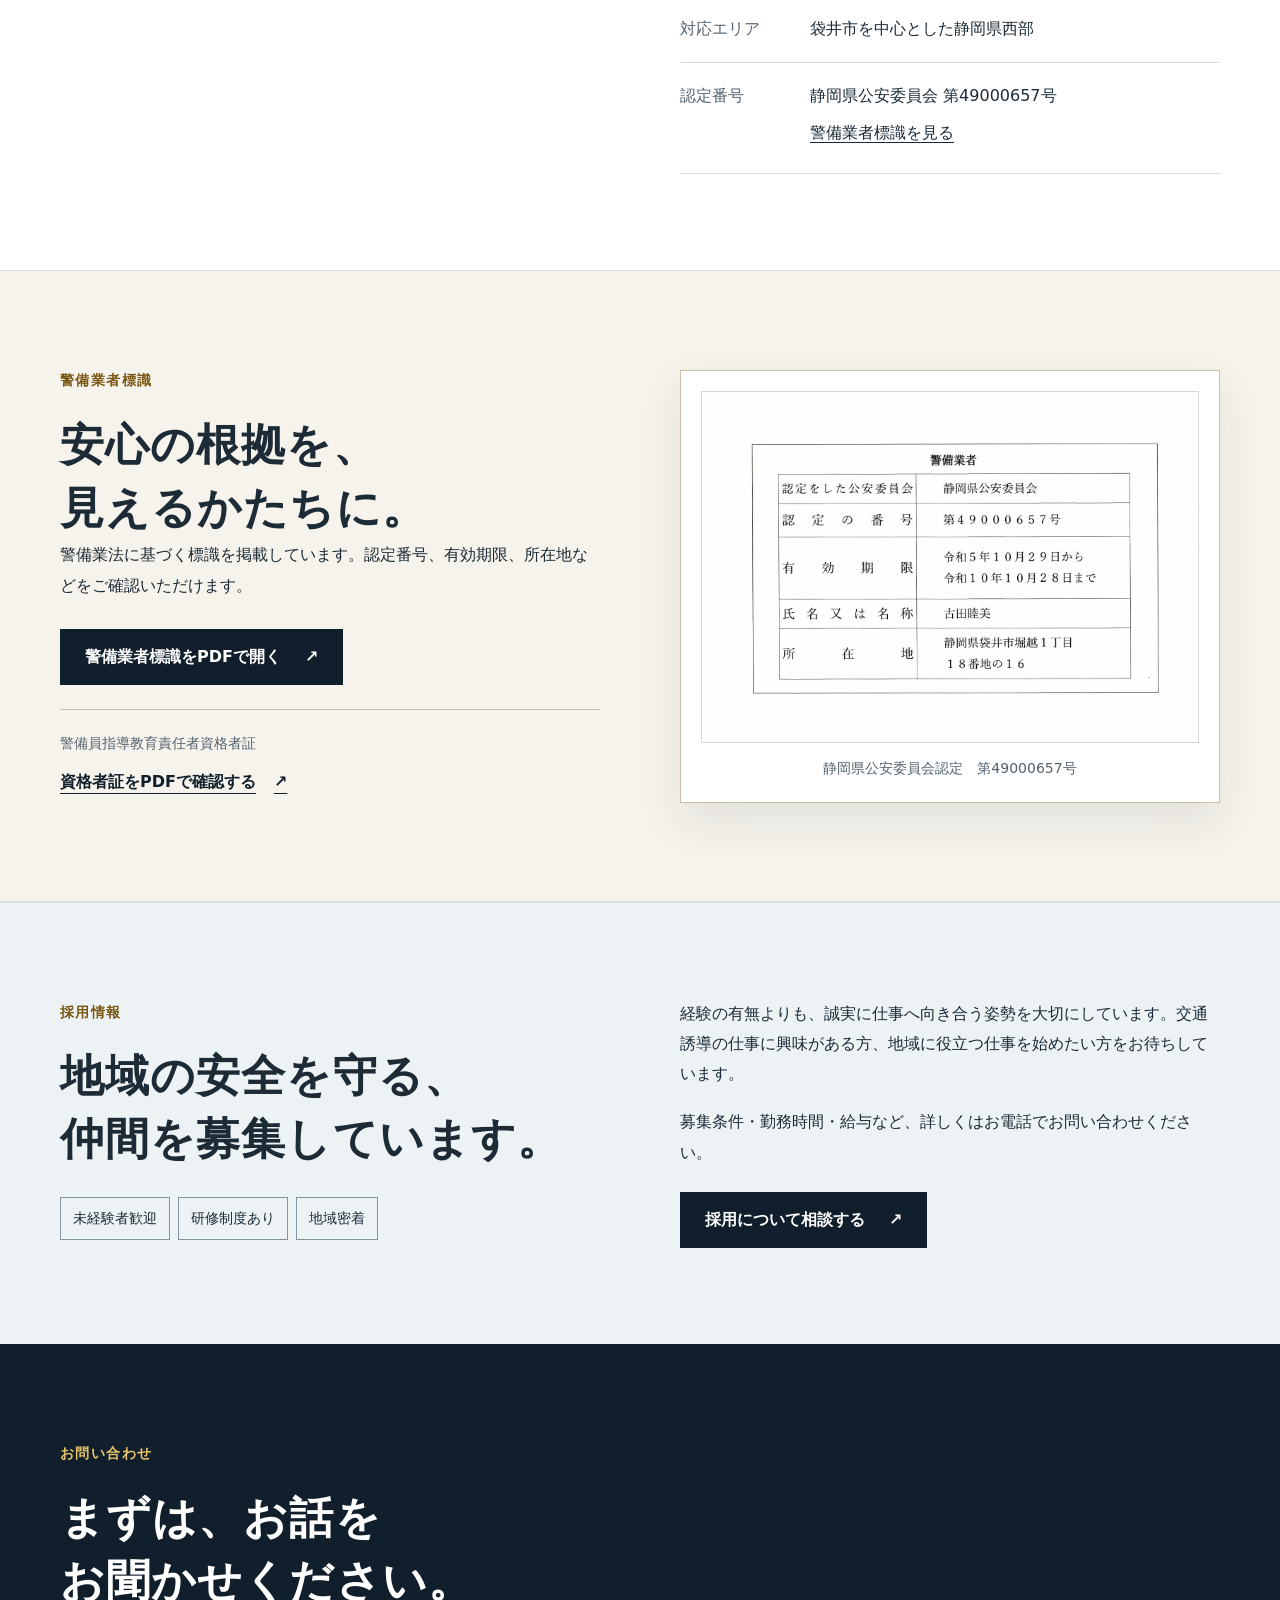
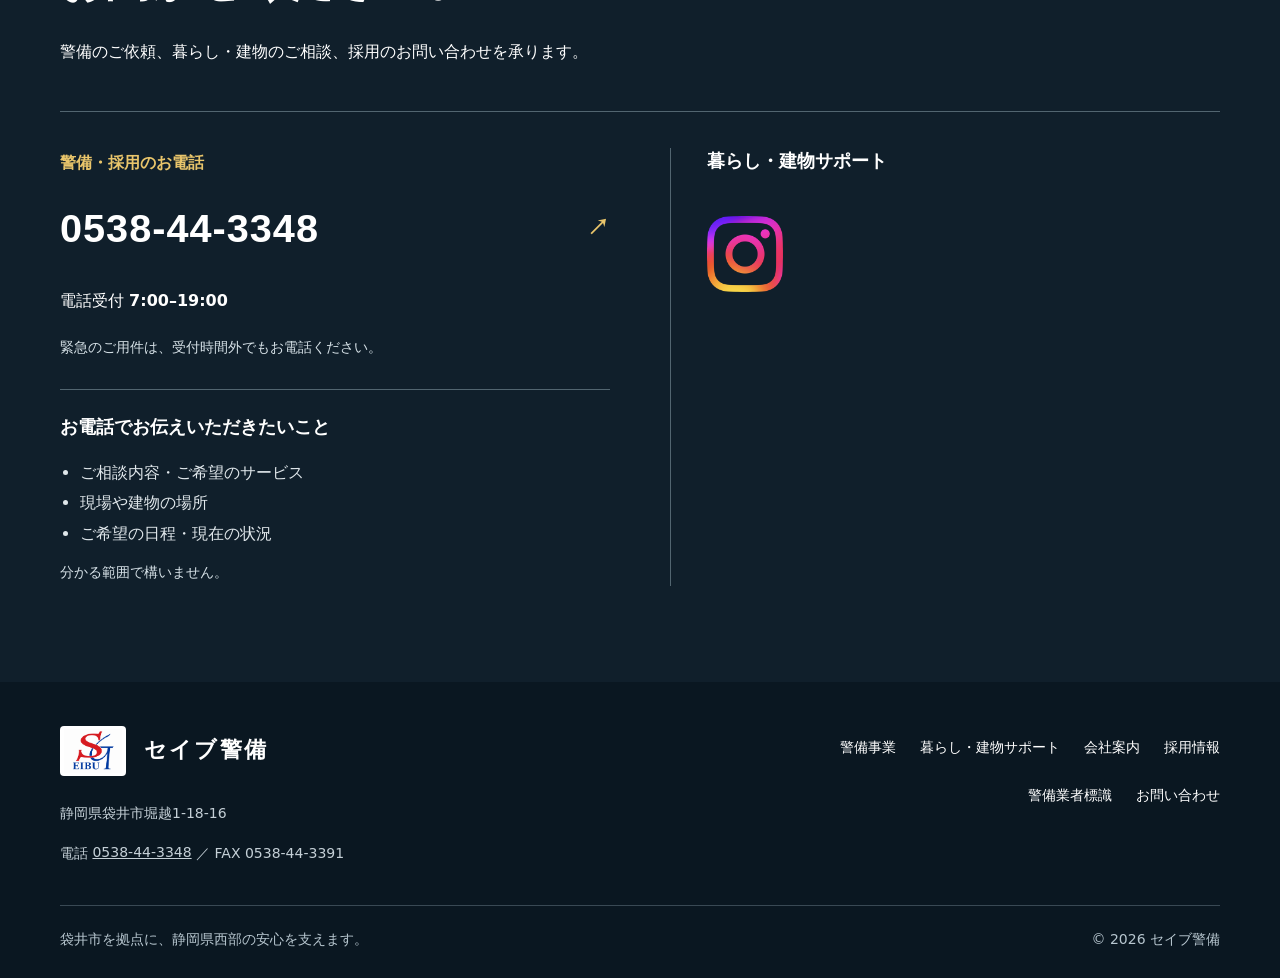
==== commit 540cfcf0: "Add security instructor certificate link" ====
--- a/index.html
+++ b/index.html
@@ -472,6 +472,17 @@
               >警備業者標識をPDFで開く
               <span aria-hidden="true">↗</span></a
             >
+            <div class="qualification-document">
+              <p>警備員指導教育責任者資格者証</p>
+              <a
+                class="text-link"
+                href="documents/security-guard-instructor-certificate.pdf?v=20260918"
+                target="_blank"
+                rel="noopener noreferrer"
+                >資格者証をPDFで確認する
+                <span aria-hidden="true">↗</span></a
+              >
+            </div>
           </div>
           <figure class="license-preview">
             <a
--- a/style.css
+++ b/style.css
@@ -616,6 +616,19 @@
 }
 .security-license .button {
   margin-top: 28px;
+}
+.qualification-document {
+  margin-top: 24px;
+  padding-top: 20px;
+  border-top: 1px solid #c9c0aa;
+}
+.qualification-document > p {
+  color: var(--muted);
+  font-size: 0.875rem;
+}
+.qualification-document .text-link {
+  margin-top: 4px;
+  color: var(--navy);
 }
 .license-preview {
   padding: 20px;
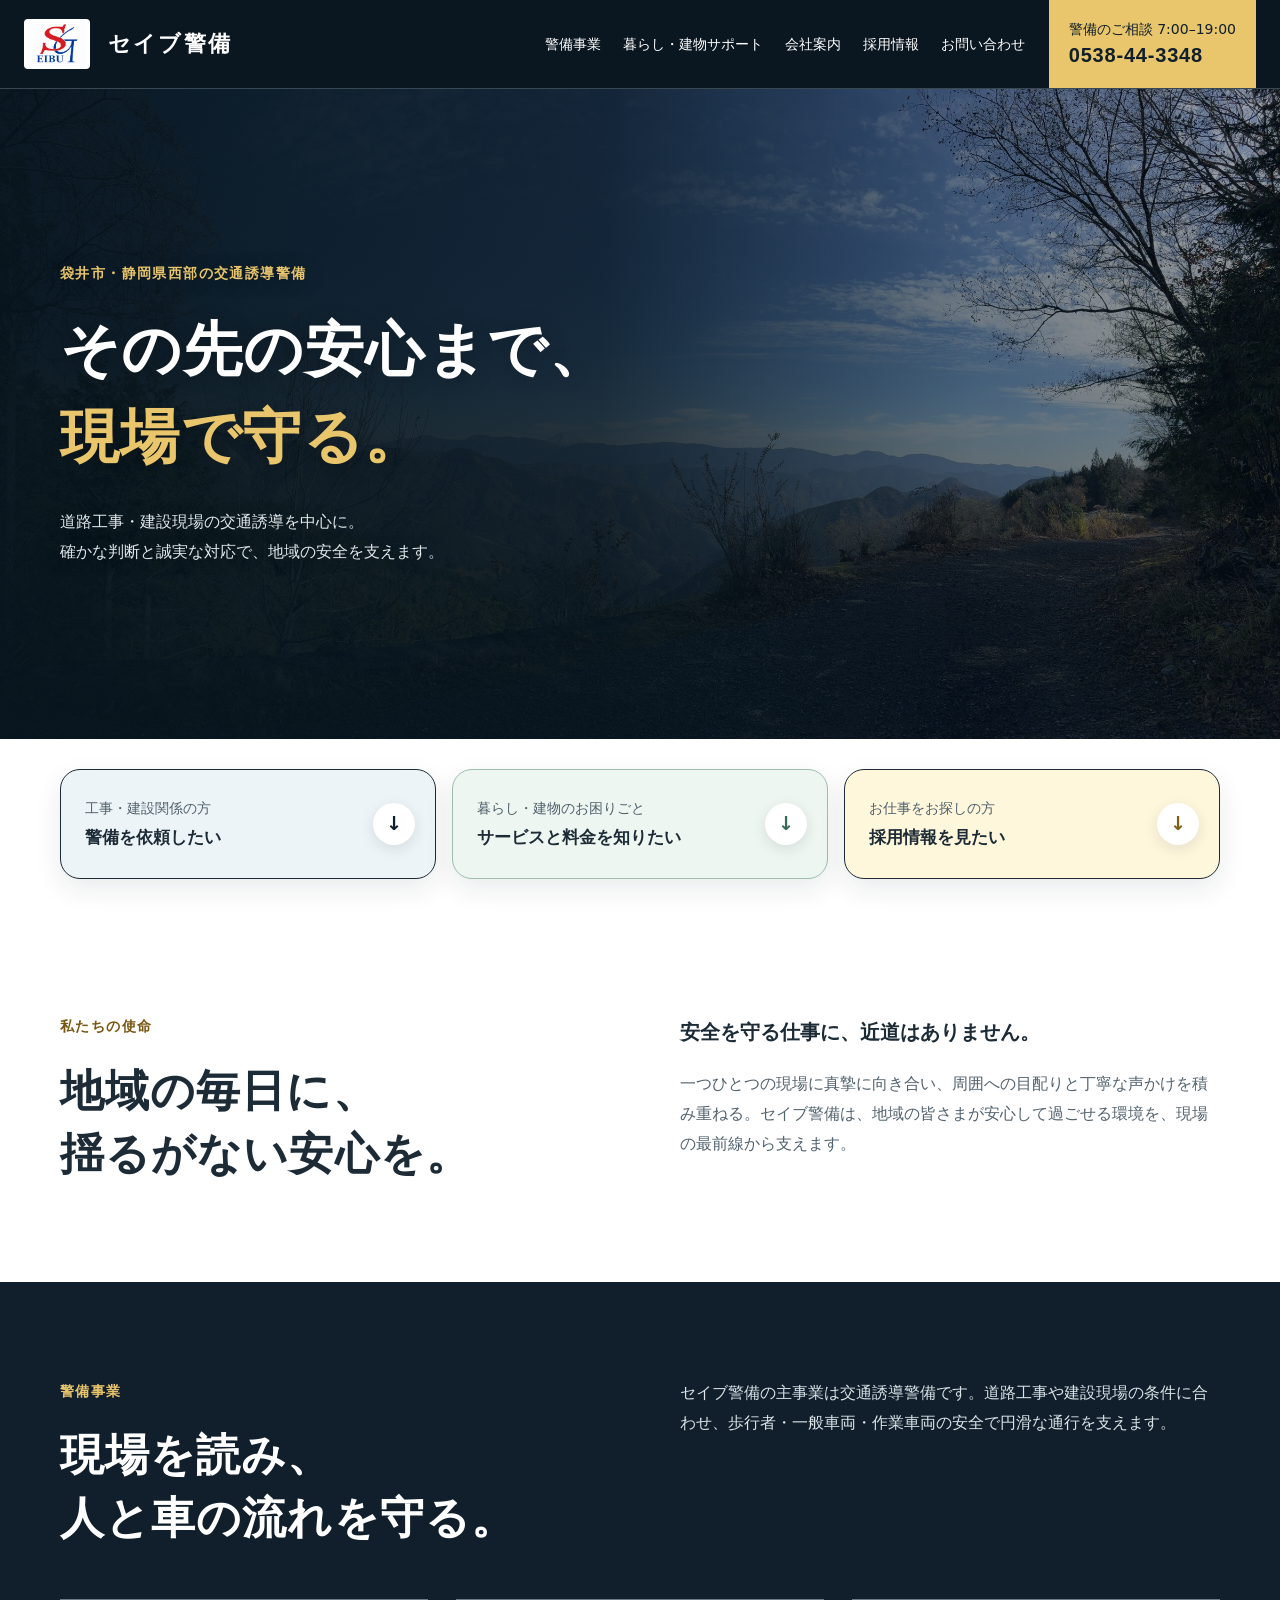
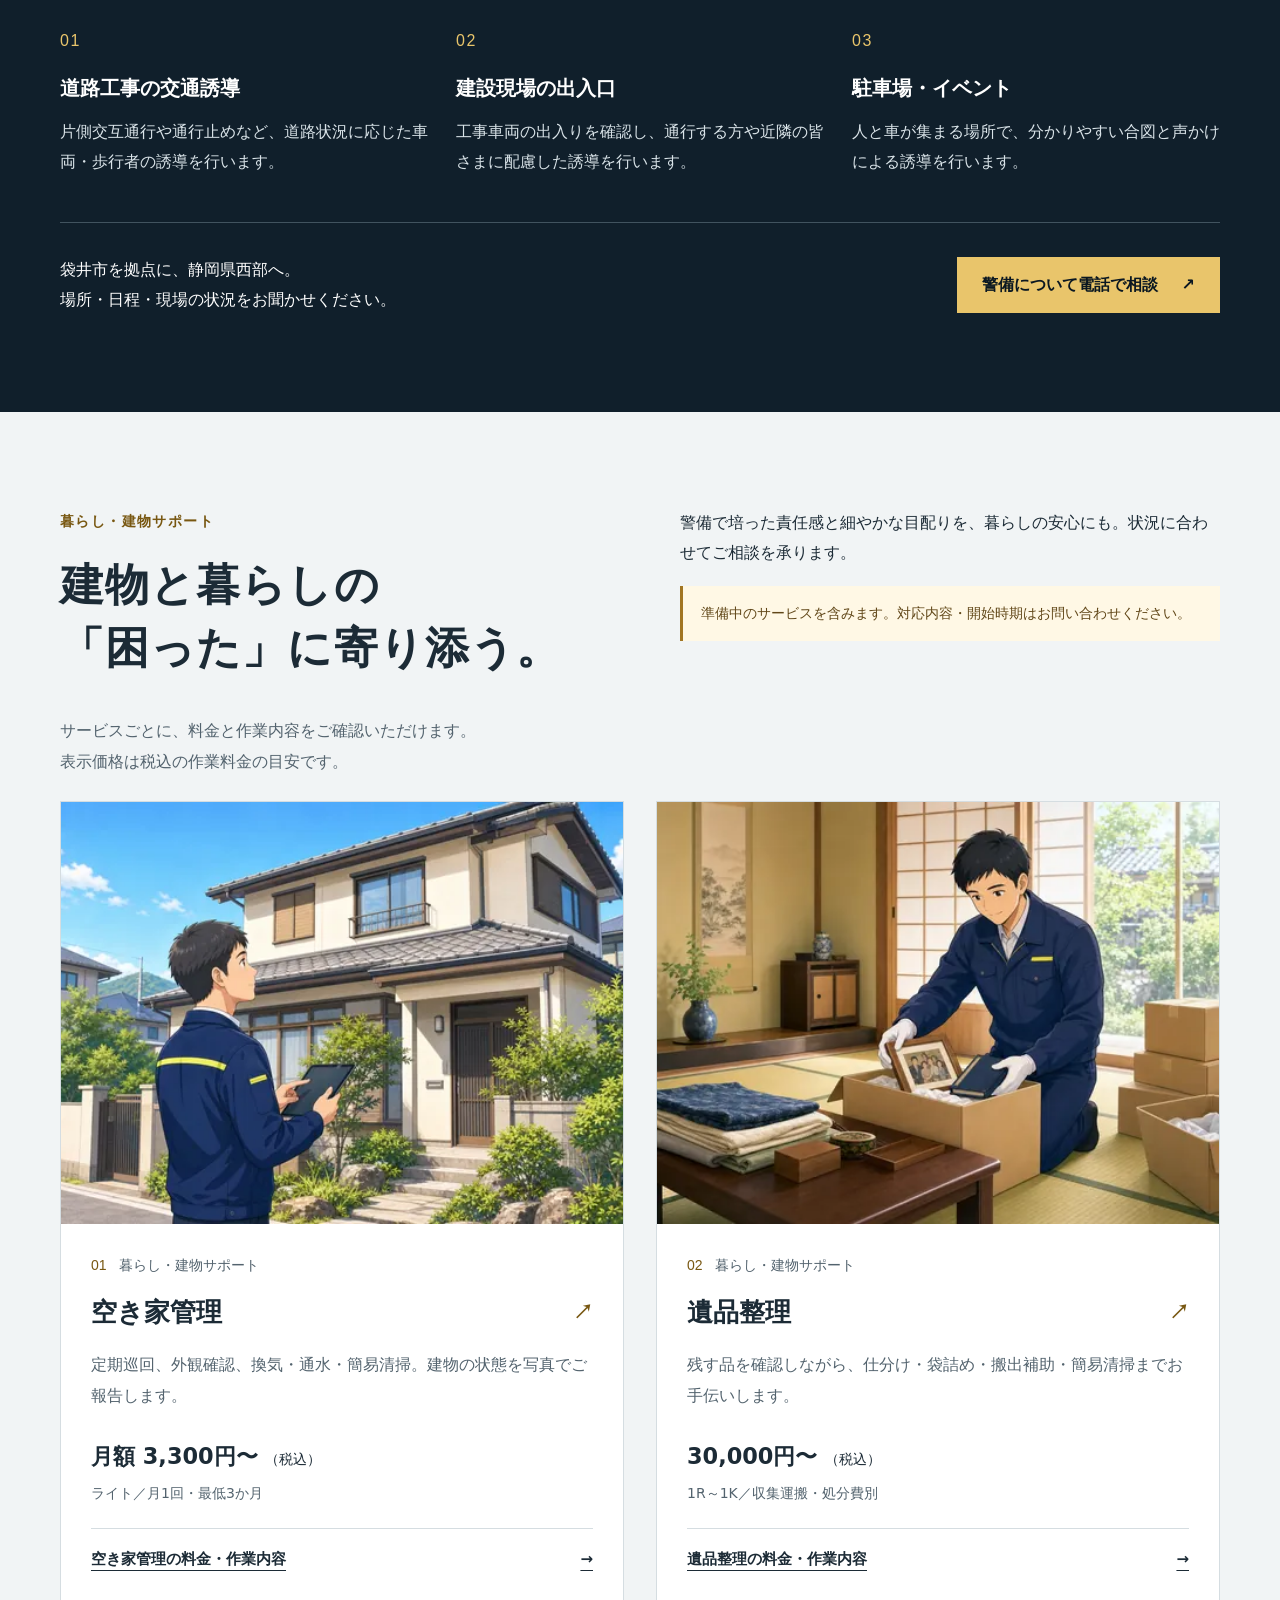
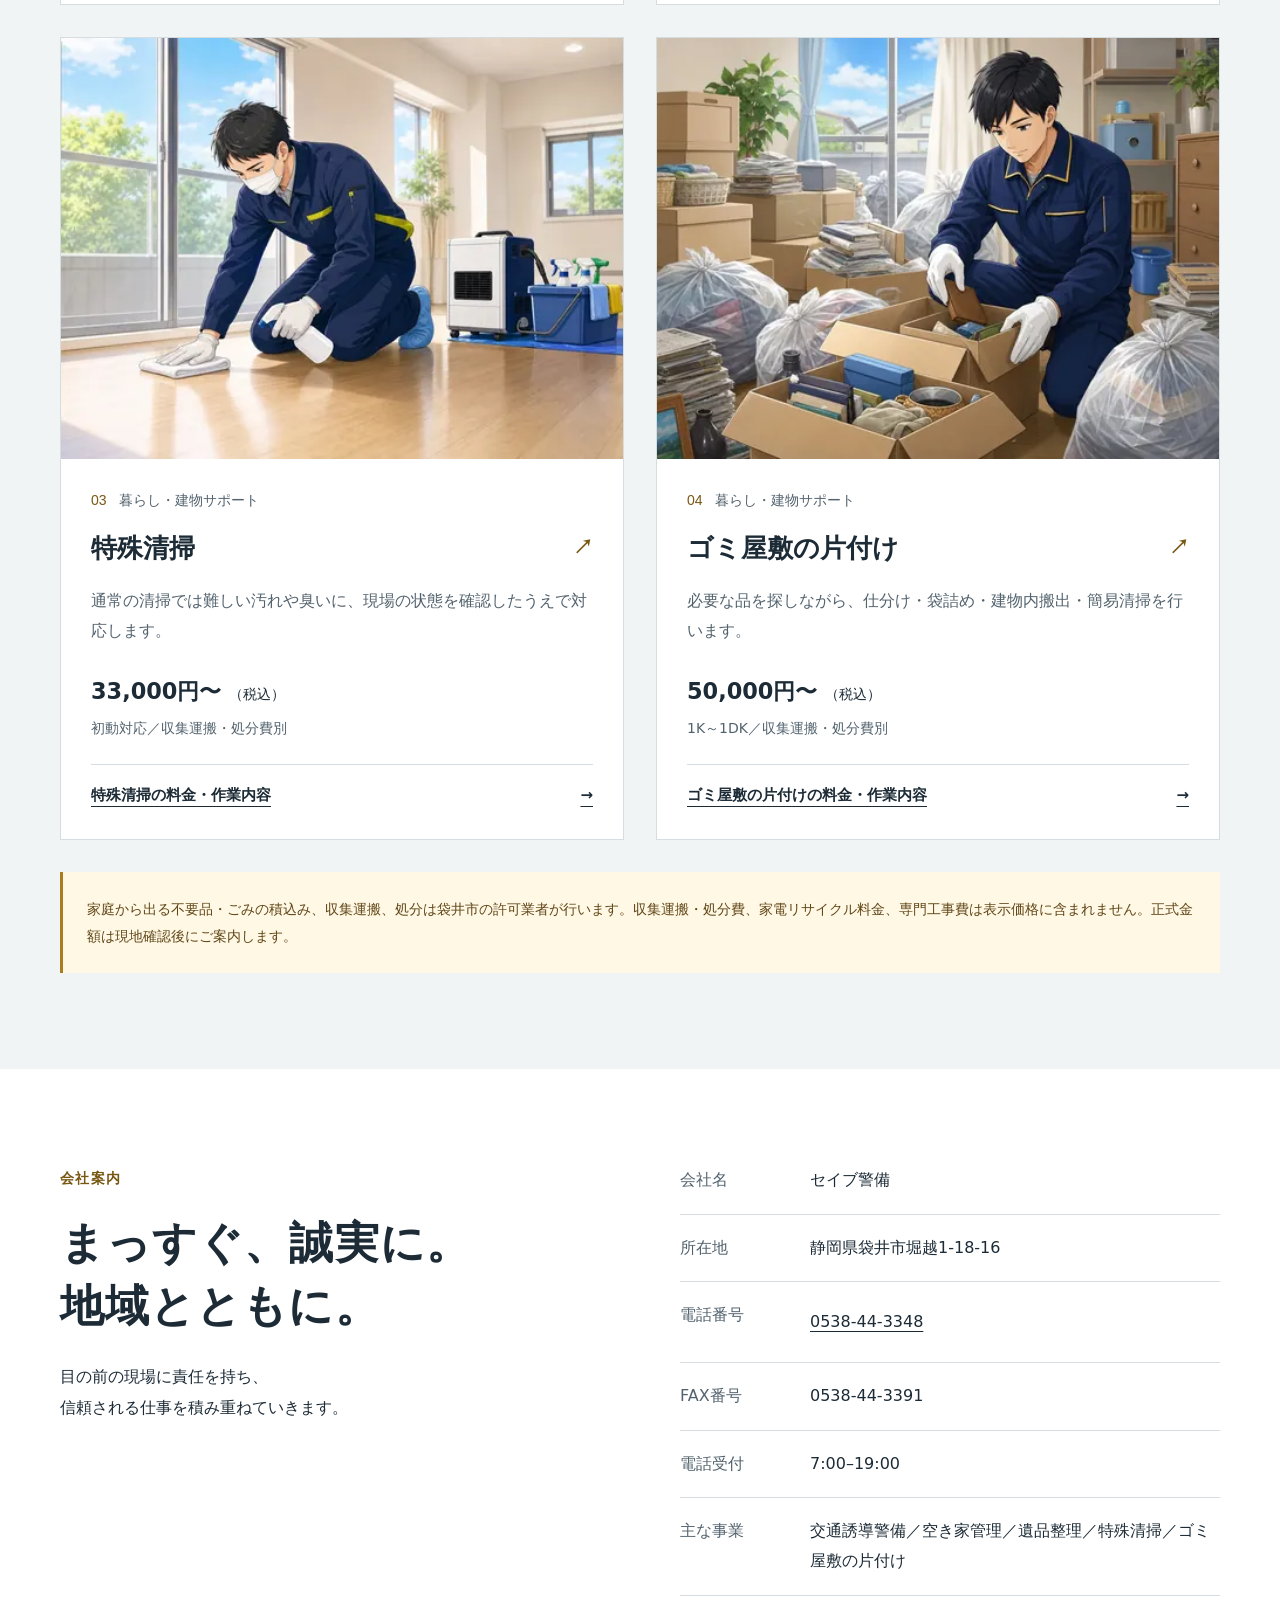
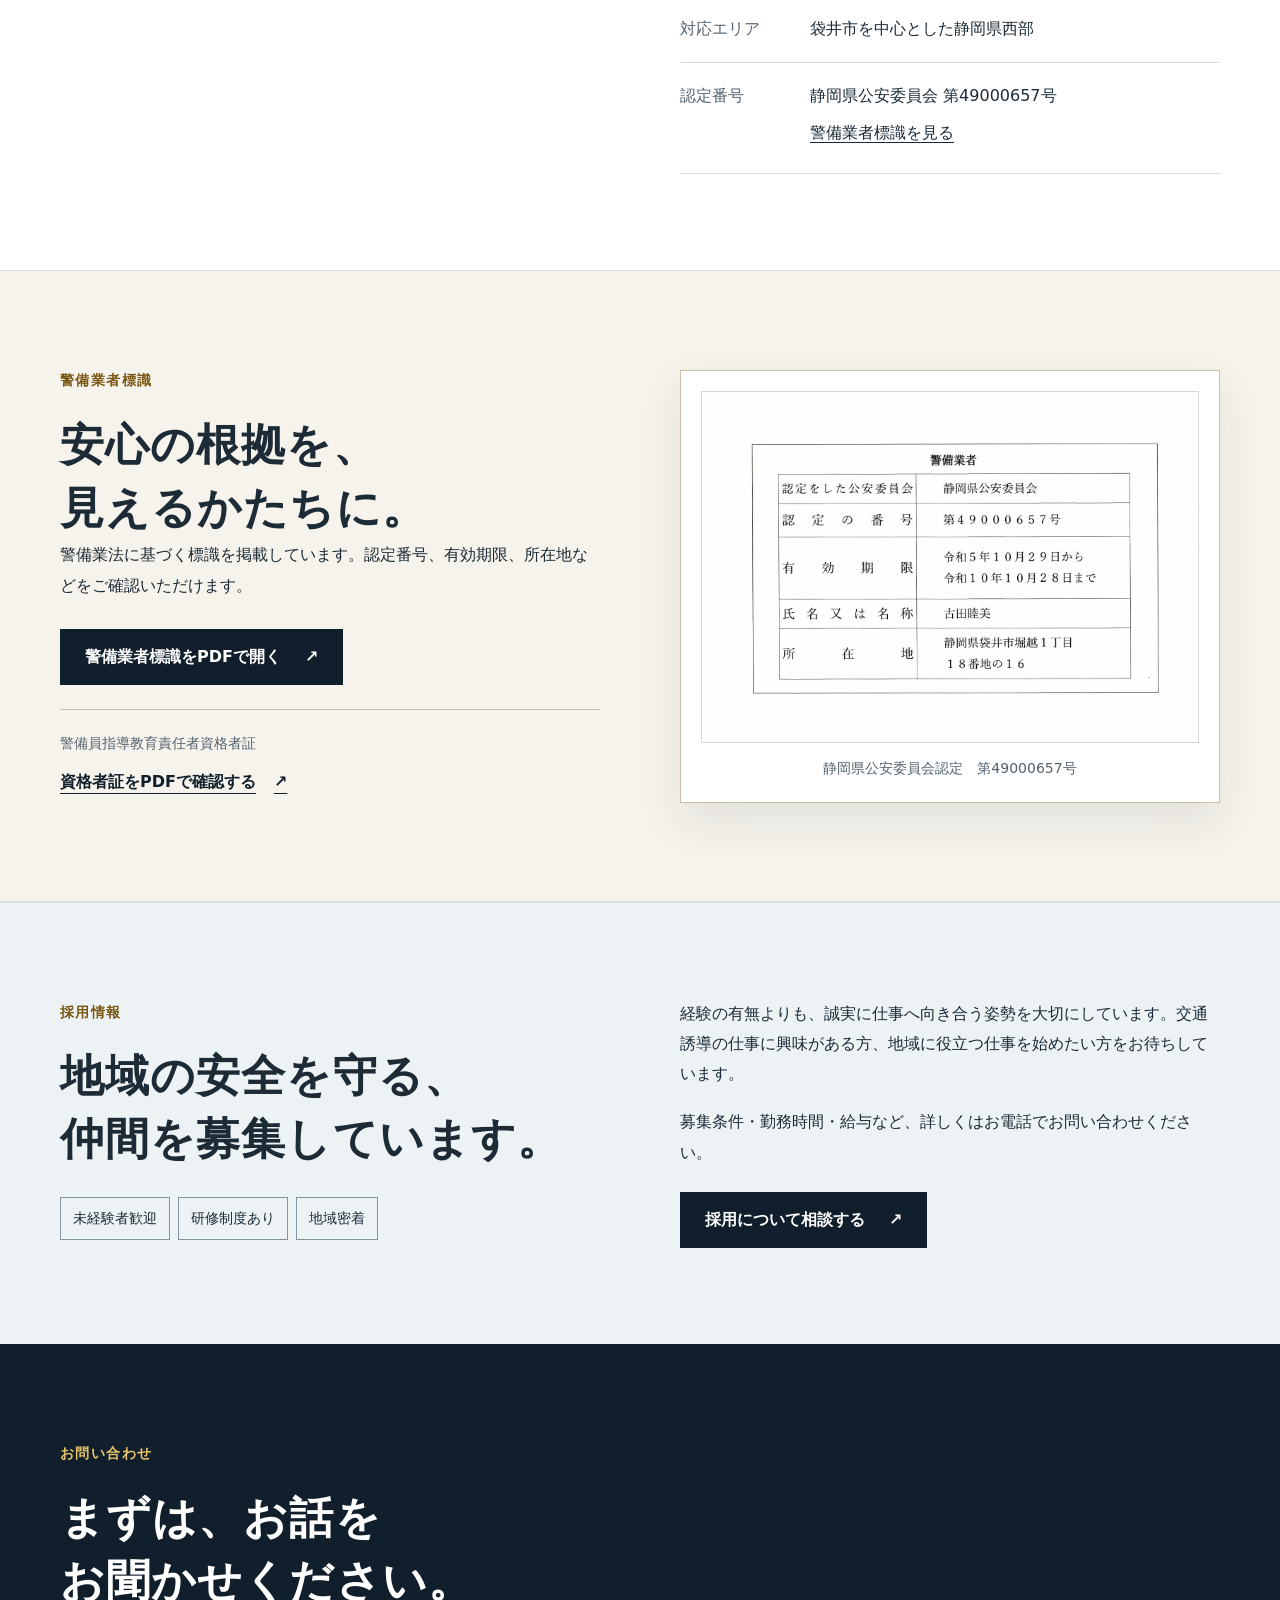
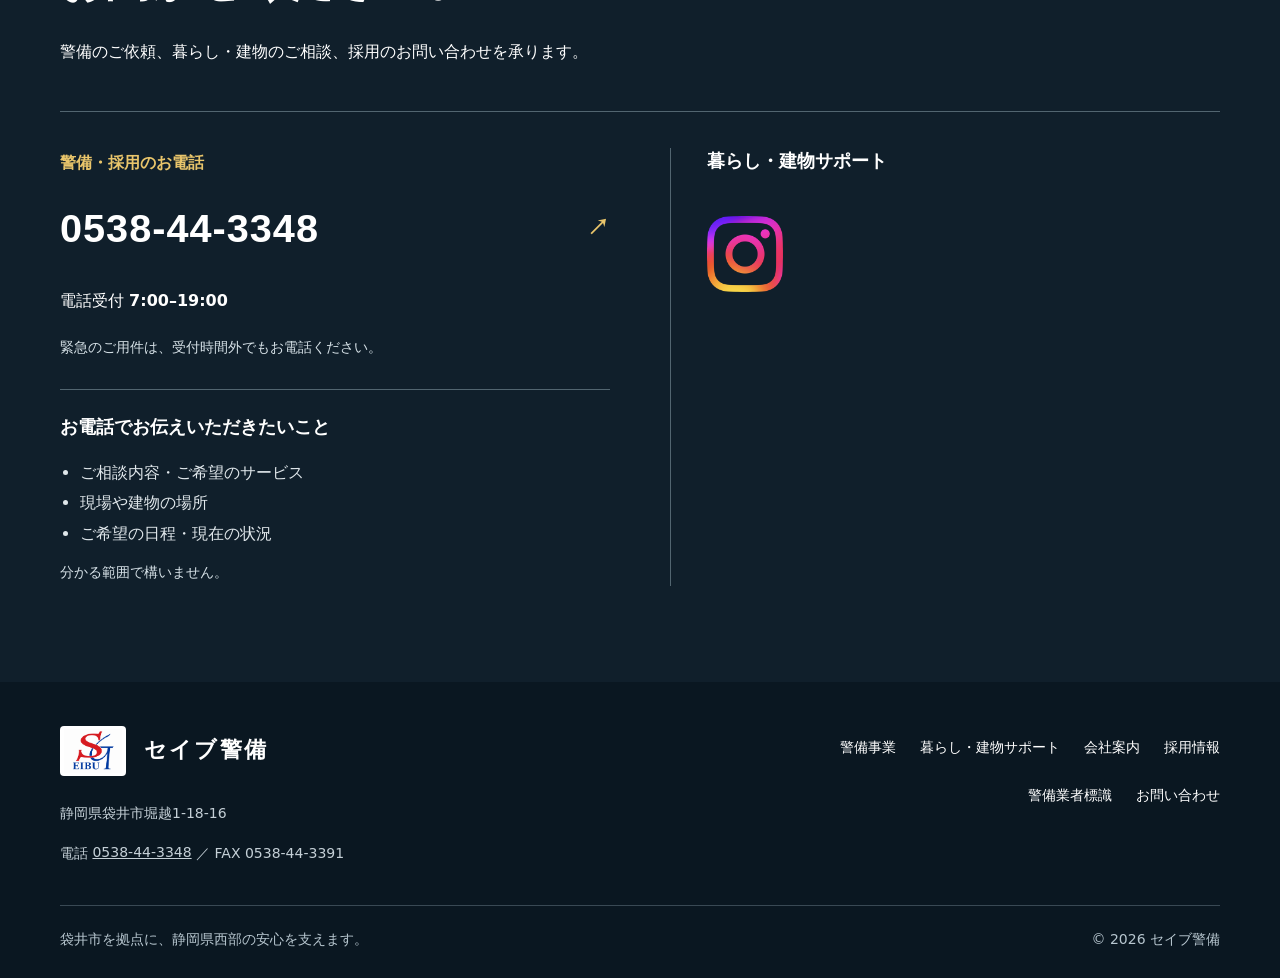
==== commit 28a77e18: "Refresh certificate link styles" ====
--- a/index.html
+++ b/index.html
@@ -39,7 +39,7 @@
       href="assets/hero-mountains.jpg"
       fetchpriority="high"
     />
-    <link rel="stylesheet" href="style.css?v=20260918d" />
+    <link rel="stylesheet" href="style.css?v=20260918e" />
     <script src="contact-links.js?v=20260918" defer></script>
     <script src="script.js?v=20260915" defer></script>
     <script type="application/ld+json">
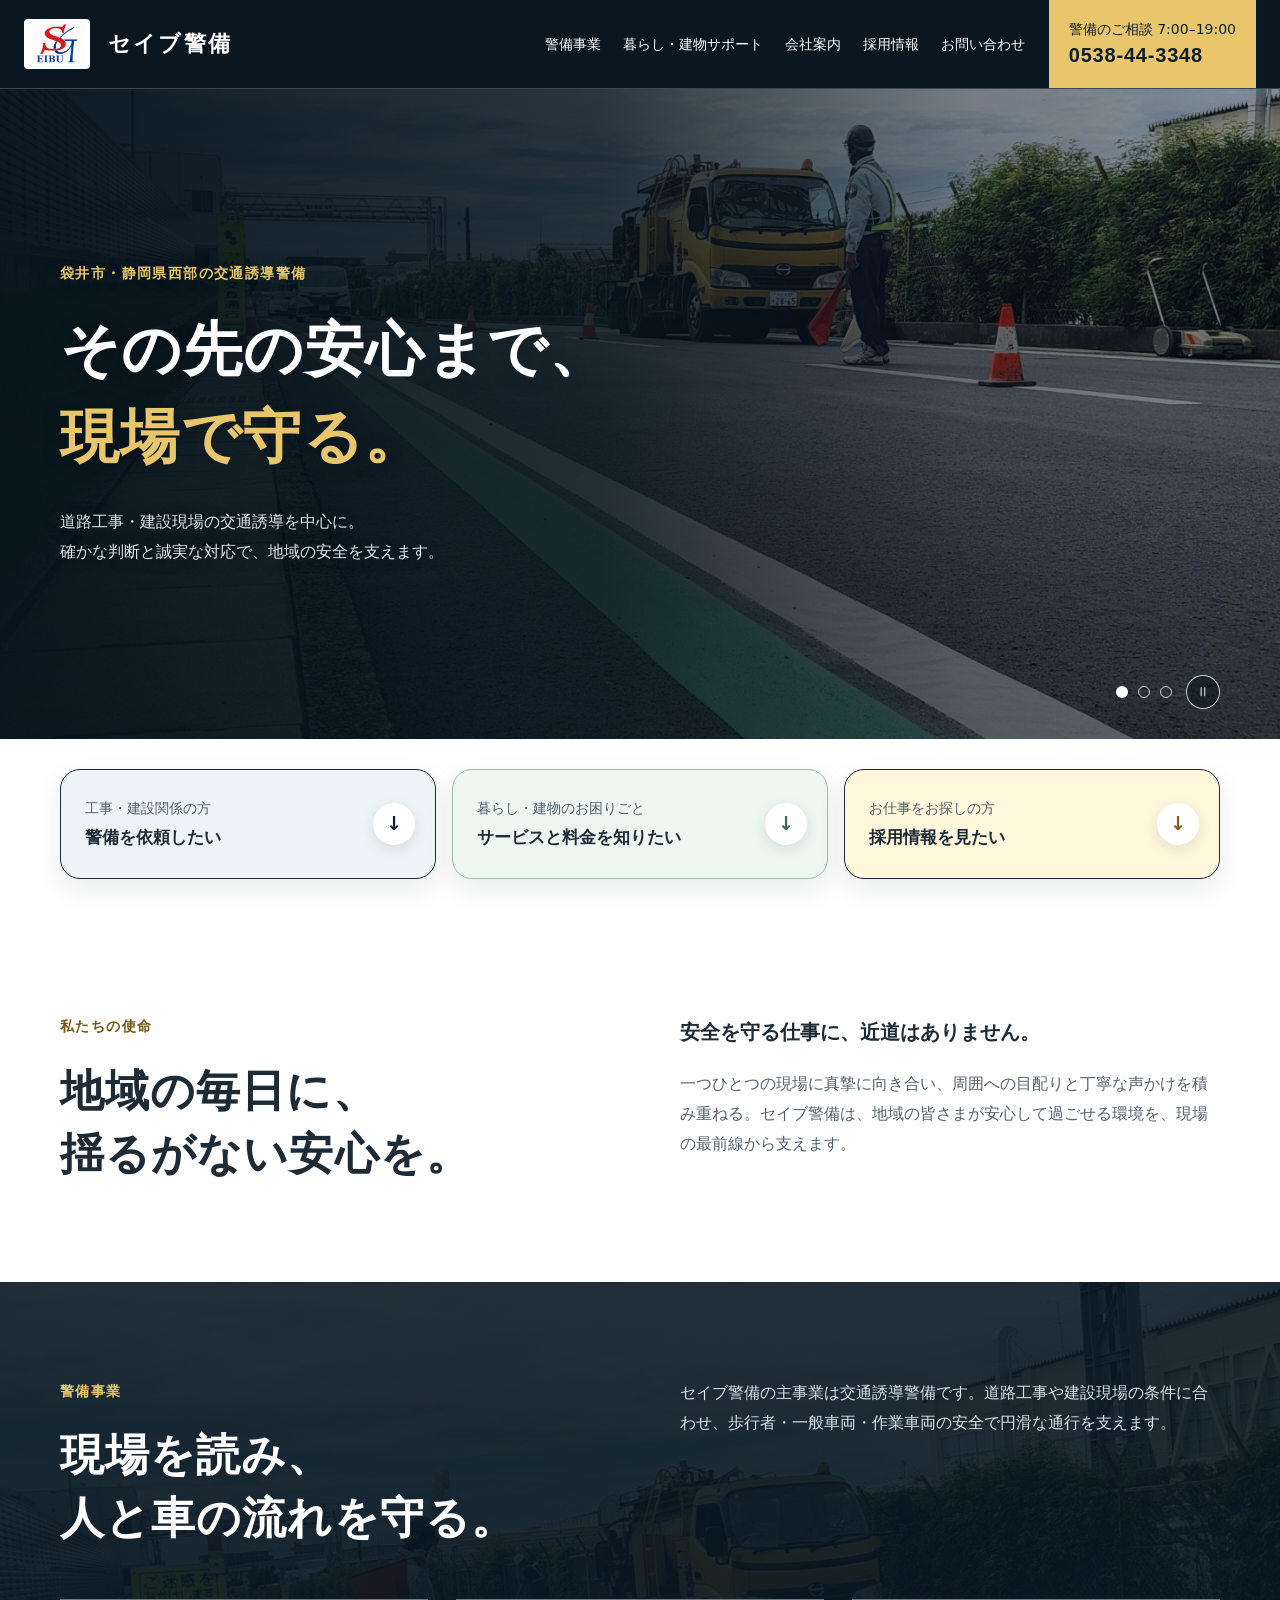
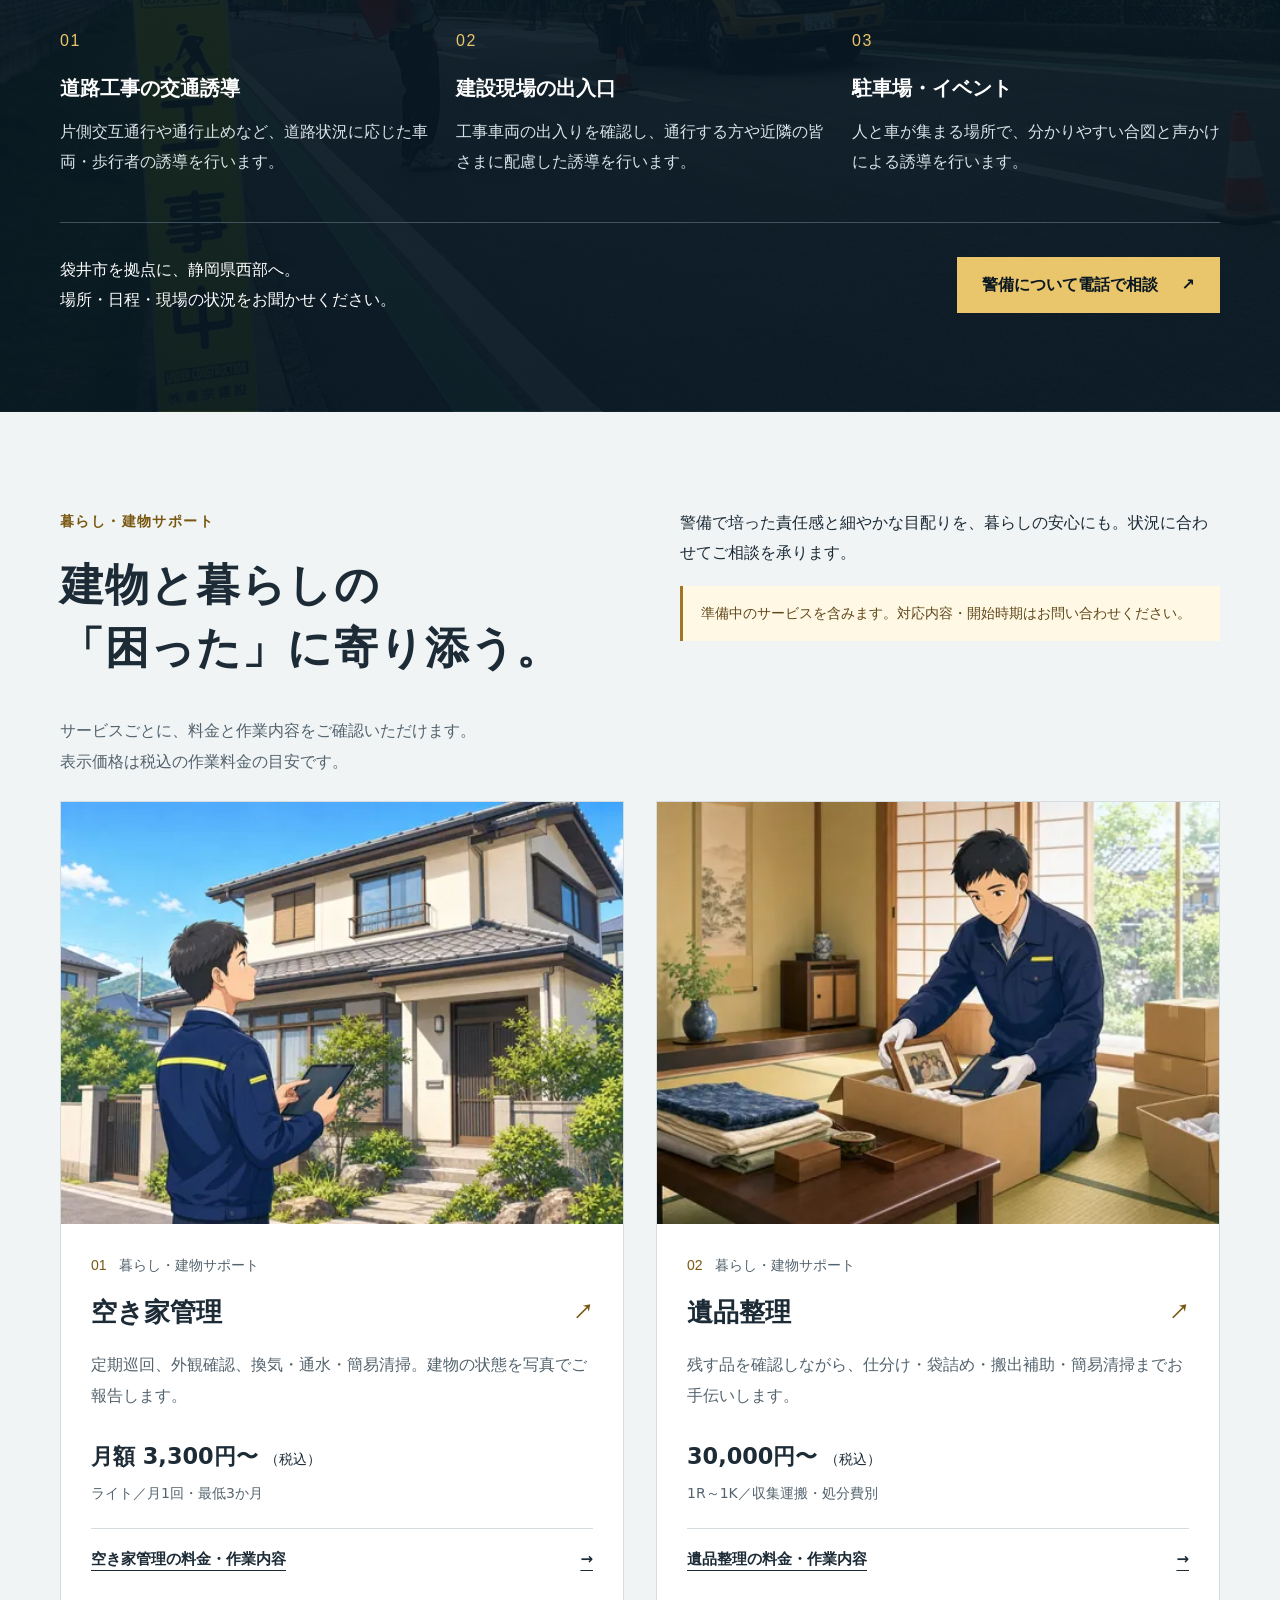
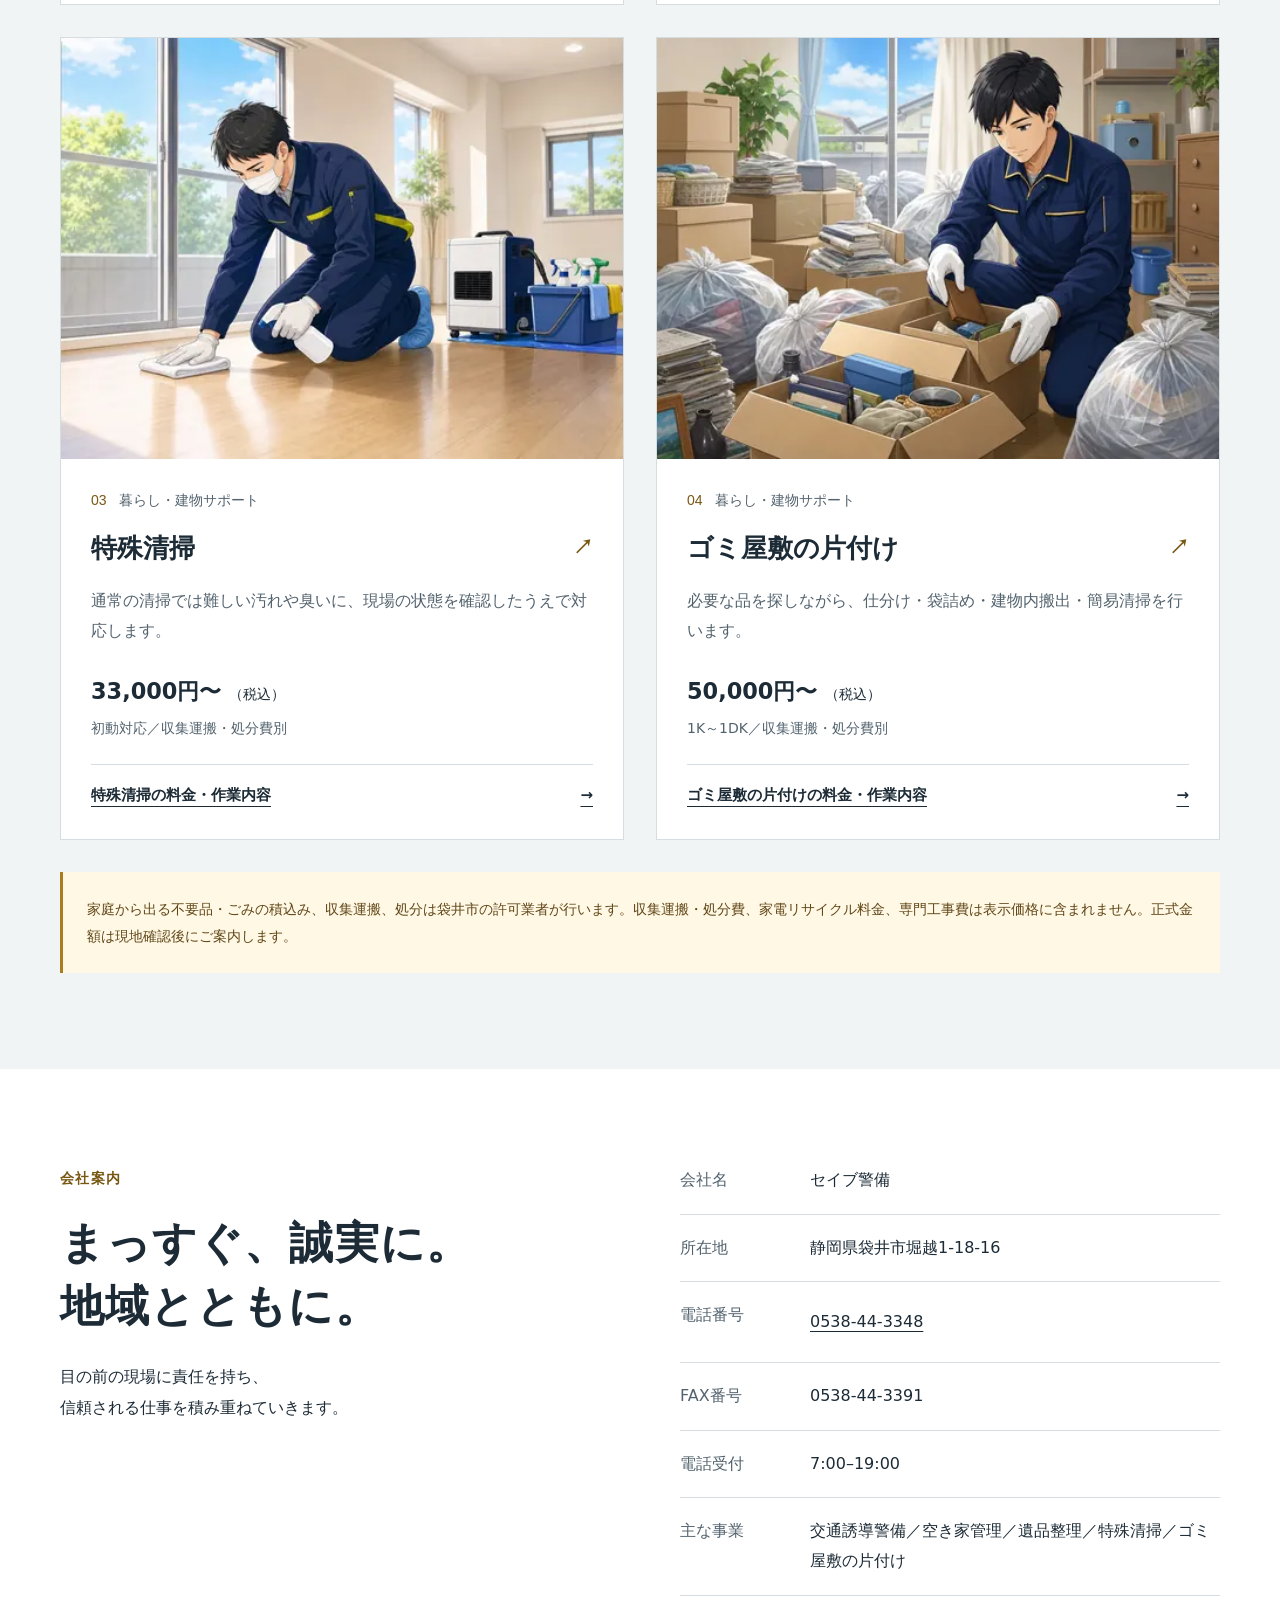
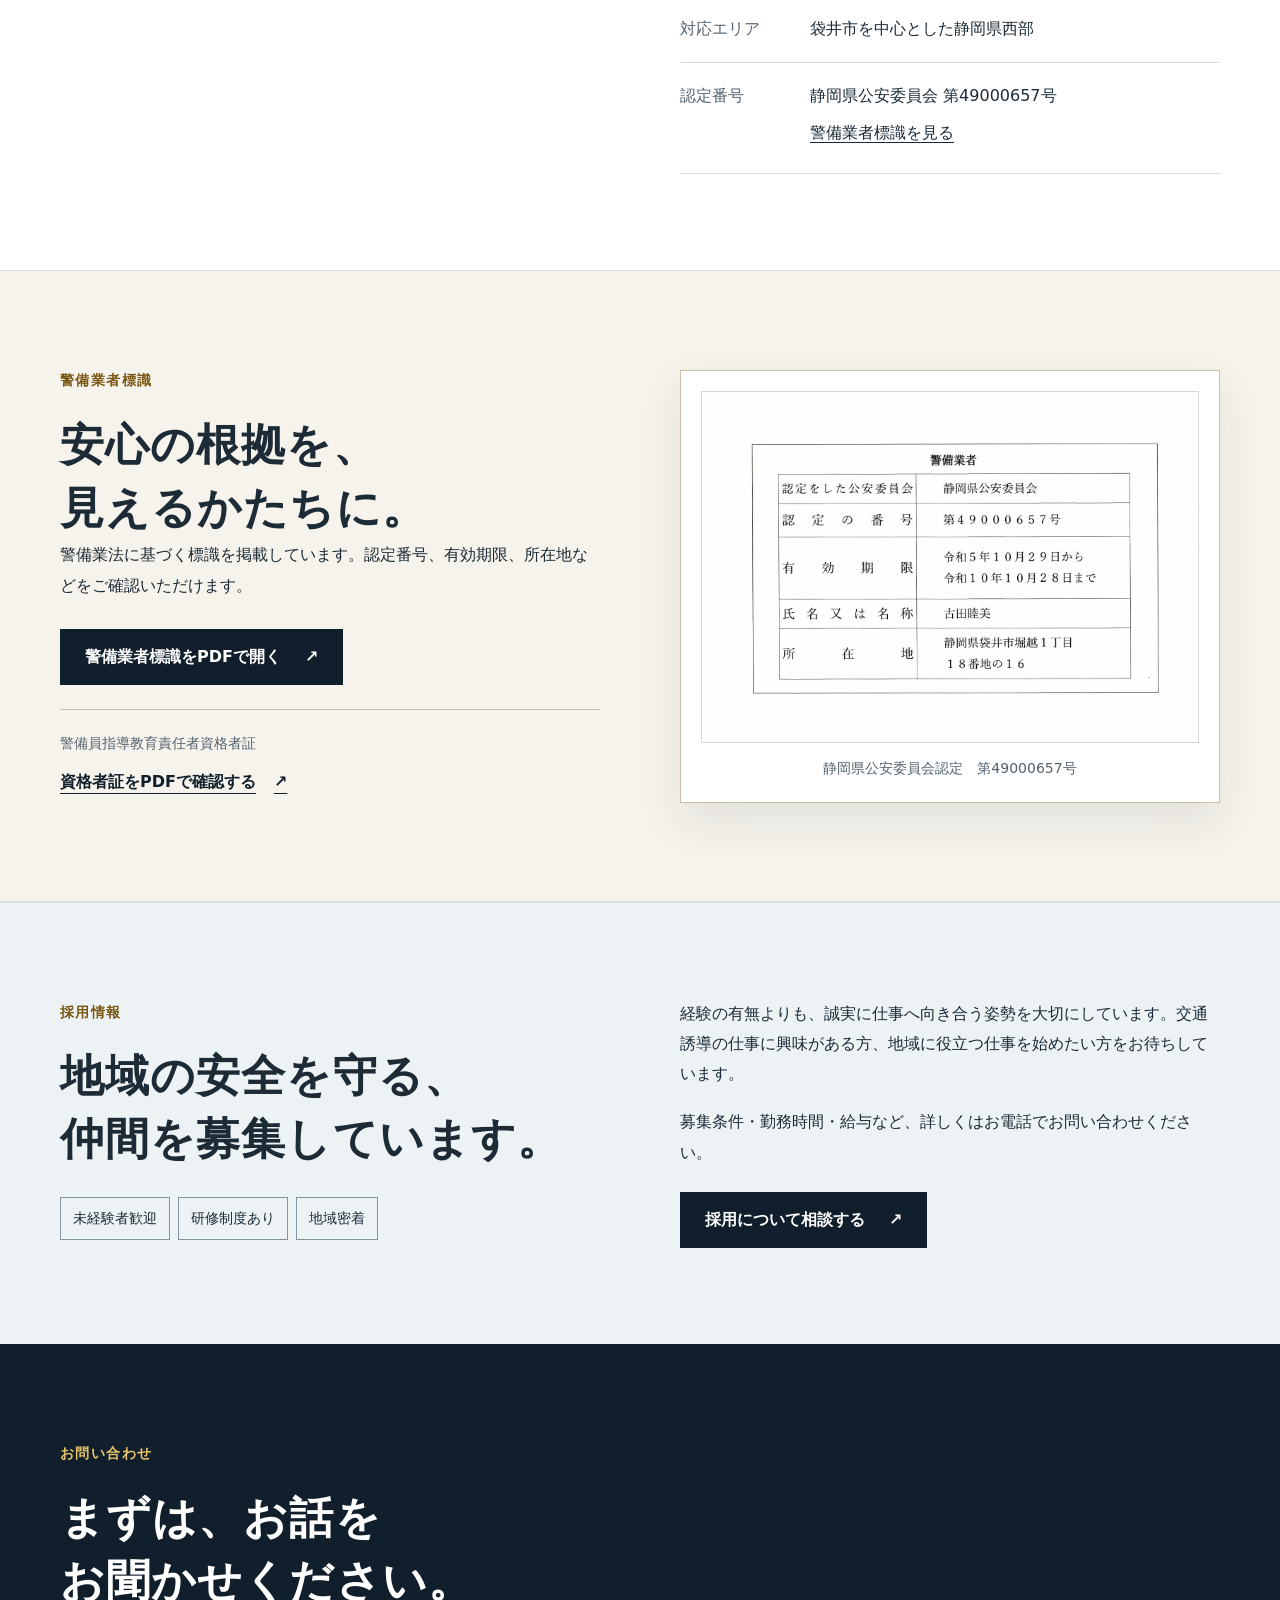
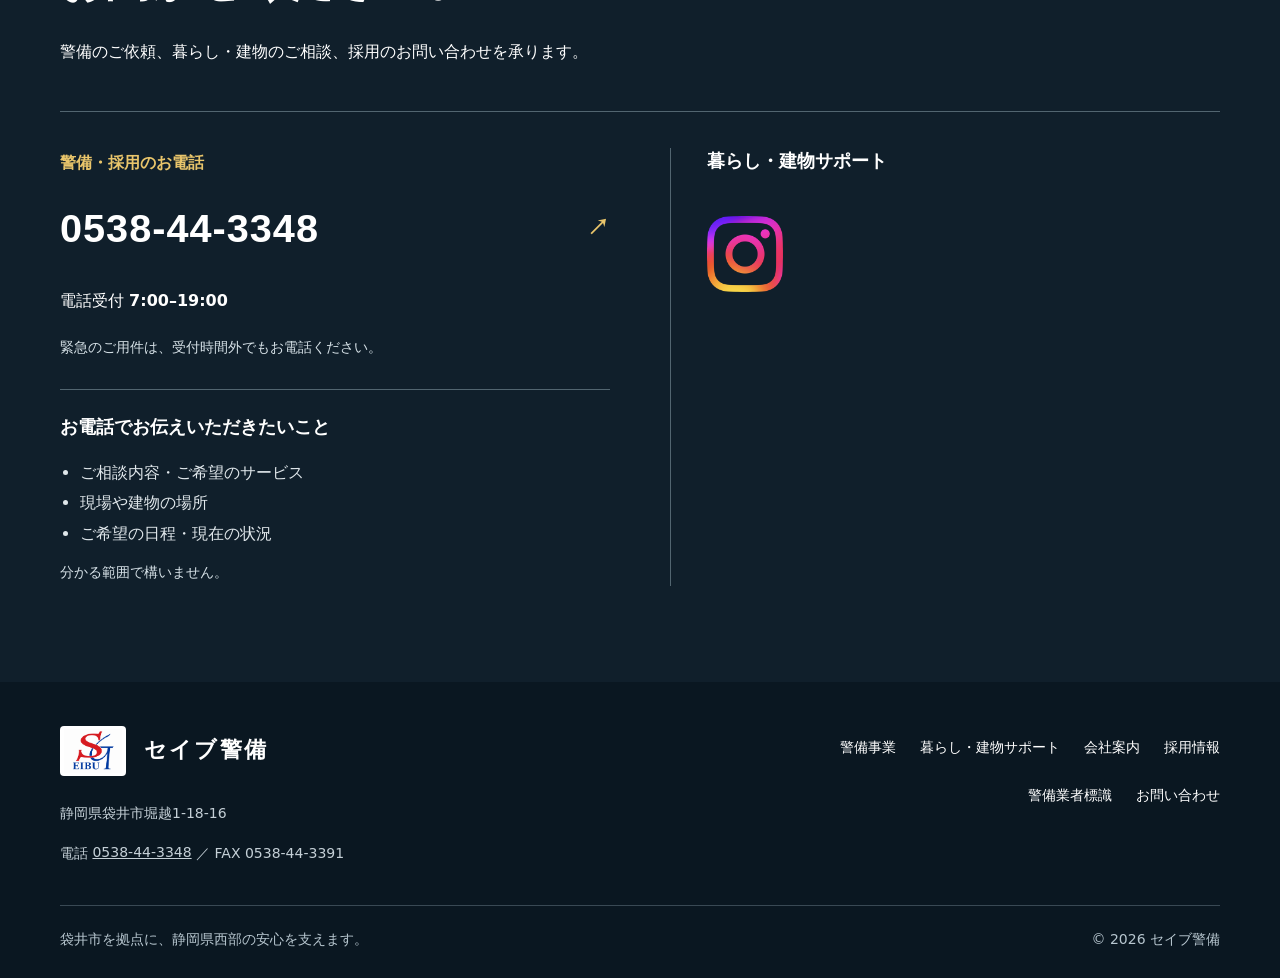
==== commit a5841509: "Add field-work background slideshow" ====
--- a/index.html
+++ b/index.html
@@ -36,12 +36,12 @@
     <link
       rel="preload"
       as="image"
-      href="assets/hero-mountains.jpg"
+      href="assets/hero-security-01.jpeg"
       fetchpriority="high"
     />
-    <link rel="stylesheet" href="style.css?v=20260918e" />
+    <link rel="stylesheet" href="style.css?v=20260919a" />
     <script src="contact-links.js?v=20260918" defer></script>
-    <script src="script.js?v=20260915" defer></script>
+    <script src="script.js?v=20260919a" defer></script>
     <script type="application/ld+json">
       {
         "@context": "https://schema.org",
@@ -114,7 +114,17 @@
       </div>
     </header>
     <main id="main" tabindex="-1">
-      <section class="hero" id="top" aria-labelledby="heroTitle">
+      <section
+        class="hero"
+        id="top"
+        aria-labelledby="heroTitle"
+        data-slideshow
+      >
+        <div class="hero-slides" aria-hidden="true">
+          <div class="hero-slide is-active"></div>
+          <div class="hero-slide"></div>
+          <div class="hero-slide"></div>
+        </div>
         <div class="container hero-inner">
           <div class="hero-copy">
             <p class="eyebrow">袋井市・静岡県西部の交通誘導警備</p>
@@ -125,6 +135,34 @@
               道路工事・建設現場の交通誘導を中心に。<br />確かな判断と誠実な対応で、地域の安全を支えます。
             </p>
           </div>
+        </div>
+        <div class="hero-slider-controls" aria-label="メイン写真の切り替え">
+          <button
+            class="hero-slide-dot is-active"
+            type="button"
+            aria-label="1枚目の写真を表示"
+            aria-pressed="true"
+          ></button>
+          <button
+            class="hero-slide-dot"
+            type="button"
+            aria-label="2枚目の写真を表示"
+            aria-pressed="false"
+          ></button>
+          <button
+            class="hero-slide-dot"
+            type="button"
+            aria-label="3枚目の写真を表示"
+            aria-pressed="false"
+          ></button>
+          <button
+            class="hero-play-toggle"
+            type="button"
+            aria-label="スライドショーを一時停止"
+            aria-pressed="false"
+          >
+            <span aria-hidden="true">Ⅱ</span>
+          </button>
         </div>
       </section>
       <nav class="purpose-nav container" aria-label="目的から探す">
--- a/style.css
+++ b/style.css
@@ -1747,11 +1747,21 @@
   flex-wrap: wrap;
 }
 
-/* Top visual: supplied Shizuoka landscape, with a strong readability veil. */
+/* Top visual: fixed copy over a restrained three-photo field-work slideshow. */
 .hero {
+  position: relative;
+  isolation: isolate;
   min-height: 650px;
   background-color: var(--navy-deep);
-  background-image:
+}
+
+.hero::after {
+  position: absolute;
+  z-index: 1;
+  inset: 0;
+  content: "";
+  pointer-events: none;
+  background:
     linear-gradient(
       90deg,
       rgba(6, 20, 29, 0.96) 0%,
@@ -1759,13 +1769,49 @@
       rgba(6, 20, 29, 0.44) 76%,
       rgba(6, 20, 29, 0.28) 100%
     ),
-    linear-gradient(0deg, rgba(6, 20, 29, 0.36), rgba(6, 20, 29, 0.08)),
-    url("assets/hero-mountains.jpg");
-  background-position: center;
+    linear-gradient(0deg, rgba(6, 20, 29, 0.38), rgba(6, 20, 29, 0.08));
+}
+
+.hero-slides,
+.hero-slide {
+  position: absolute;
+  inset: 0;
+}
+
+.hero-slides {
+  z-index: 0;
+  overflow: hidden;
+}
+
+.hero-slide {
+  opacity: 0;
+  background-position: center 58%;
+  background-repeat: no-repeat;
   background-size: cover;
+  transition: opacity 1.35s ease;
+}
+
+.hero-slide.is-active {
+  opacity: 1;
+}
+
+.hero-slide:nth-child(1) {
+  background-image: url("assets/hero-security-01.jpeg");
+}
+
+.hero-slide:nth-child(2) {
+  background-image: url("assets/hero-security-02.jpeg");
+  background-position: center 55%;
+}
+
+.hero-slide:nth-child(3) {
+  background-image: url("assets/hero-security-03.jpeg");
+  background-position: center 62%;
 }
 
 .hero-inner {
+  position: relative;
+  z-index: 2;
   display: flex;
   min-height: 650px;
   align-items: center;
@@ -1779,6 +1825,69 @@
 
 .hero-copy .button {
   text-shadow: none;
+}
+
+.hero-slider-controls {
+  position: absolute;
+  z-index: 3;
+  bottom: 30px;
+  left: 50%;
+  display: flex;
+  width: var(--container);
+  align-items: center;
+  justify-content: flex-end;
+  gap: 10px;
+  pointer-events: none;
+  transform: translateX(-50%);
+}
+
+.hero-slider-controls button {
+  border: 1px solid rgba(255, 255, 255, 0.78);
+  color: #fff;
+  cursor: pointer;
+  pointer-events: auto;
+}
+
+.hero-slide-dot {
+  width: 12px;
+  height: 12px;
+  padding: 0;
+  border-radius: 50%;
+  background: transparent;
+}
+
+.hero-slide-dot.is-active {
+  background: #fff;
+}
+
+.hero-play-toggle {
+  display: grid;
+  width: 34px;
+  height: 34px;
+  margin-left: 4px;
+  padding: 0;
+  border-radius: 50%;
+  background: rgba(6, 20, 29, 0.48);
+  font-family: Arial, sans-serif;
+  font-size: 0.78rem;
+  line-height: 1;
+  place-items: center;
+}
+
+html:not([data-enhanced]) .hero-slider-controls {
+  display: none;
+}
+
+/* The selected second photograph fills the security section behind its copy. */
+.security {
+  background-color: var(--navy);
+  background-image:
+    linear-gradient(rgba(7, 23, 34, 0.86), rgba(7, 23, 34, 0.93)),
+    linear-gradient(90deg, rgba(7, 23, 34, 0.26), rgba(7, 23, 34, 0.08)),
+    url("assets/security-work.jpeg");
+  background-position: center, center, center 57%;
+  background-repeat: no-repeat;
+  background-size: cover;
 }
 
 /* Three clear routes, separated by service category rather than one long bar. */
@@ -1876,7 +1985,6 @@
 @media (max-width: 800px) {
   .hero {
     min-height: 590px;
-    background-position: 52% center;
   }
 
   .hero-inner {
@@ -1907,16 +2015,31 @@
 @media (max-width: 600px) {
   .hero {
     min-height: 560px;
-    background-image:
+  }
+
+  .hero::after {
+    background:
       linear-gradient(
         90deg,
         rgba(6, 20, 29, 0.91) 0%,
         rgba(6, 20, 29, 0.73) 68%,
         rgba(6, 20, 29, 0.58) 100%
       ),
-      linear-gradient(0deg, rgba(6, 20, 29, 0.45), rgba(6, 20, 29, 0.08)),
-      url("assets/hero-mountains.jpg");
-    background-position: 48% center;
+      linear-gradient(0deg, rgba(6, 20, 29, 0.48), rgba(6, 20, 29, 0.08));
+  }
+
+  .hero-slide,
+  .hero-slide:nth-child(2),
+  .hero-slide:nth-child(3) {
+    background-position: 62% center;
+  }
+
+  .hero-slider-controls {
+    bottom: 18px;
+  }
+
+  .security {
+    background-position: center, center, 56% center;
   }
 
   .hero-inner {
@@ -1943,6 +2066,14 @@
 }
 
 @media (prefers-reduced-motion: reduce) {
+  .hero-slide {
+    transition: none;
+  }
+
+  .hero-play-toggle {
+    display: none;
+  }
+
   .purpose-nav > a,
   .spotlight-section > .container {
     transition: none;
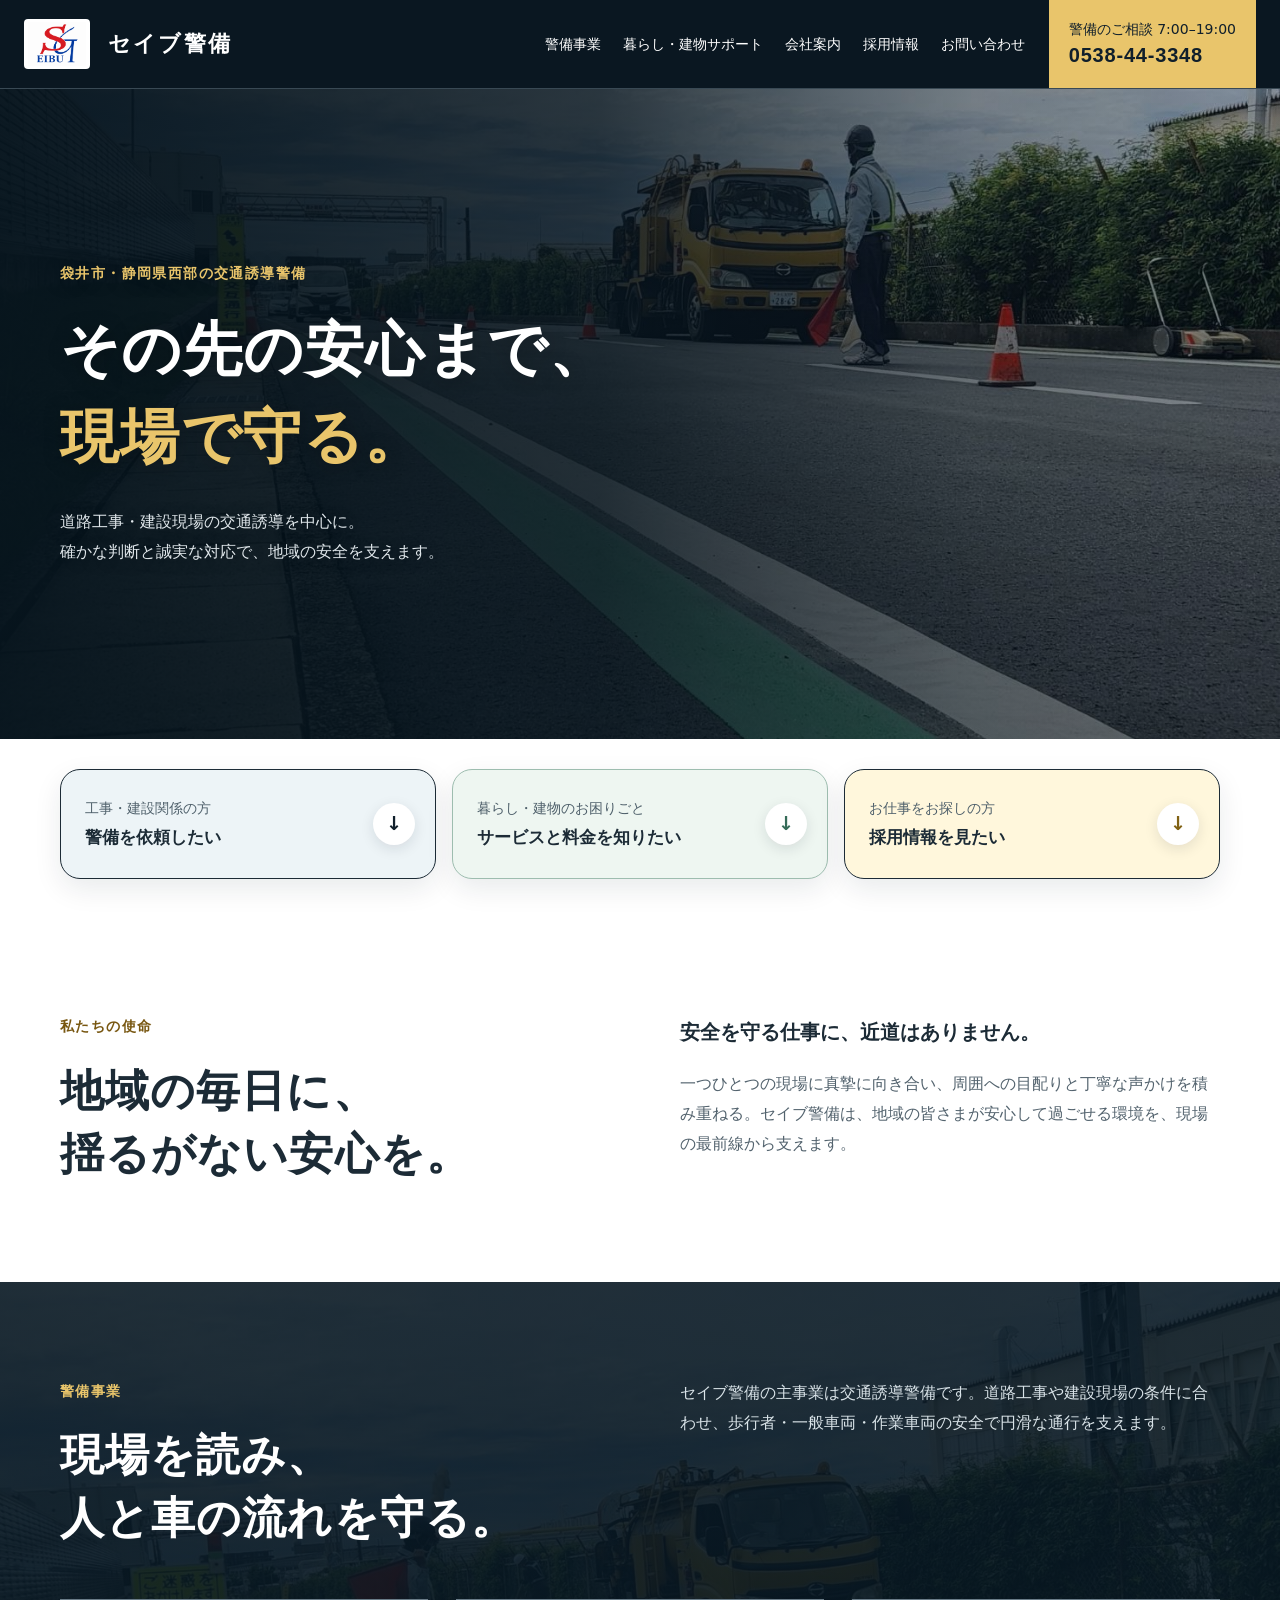
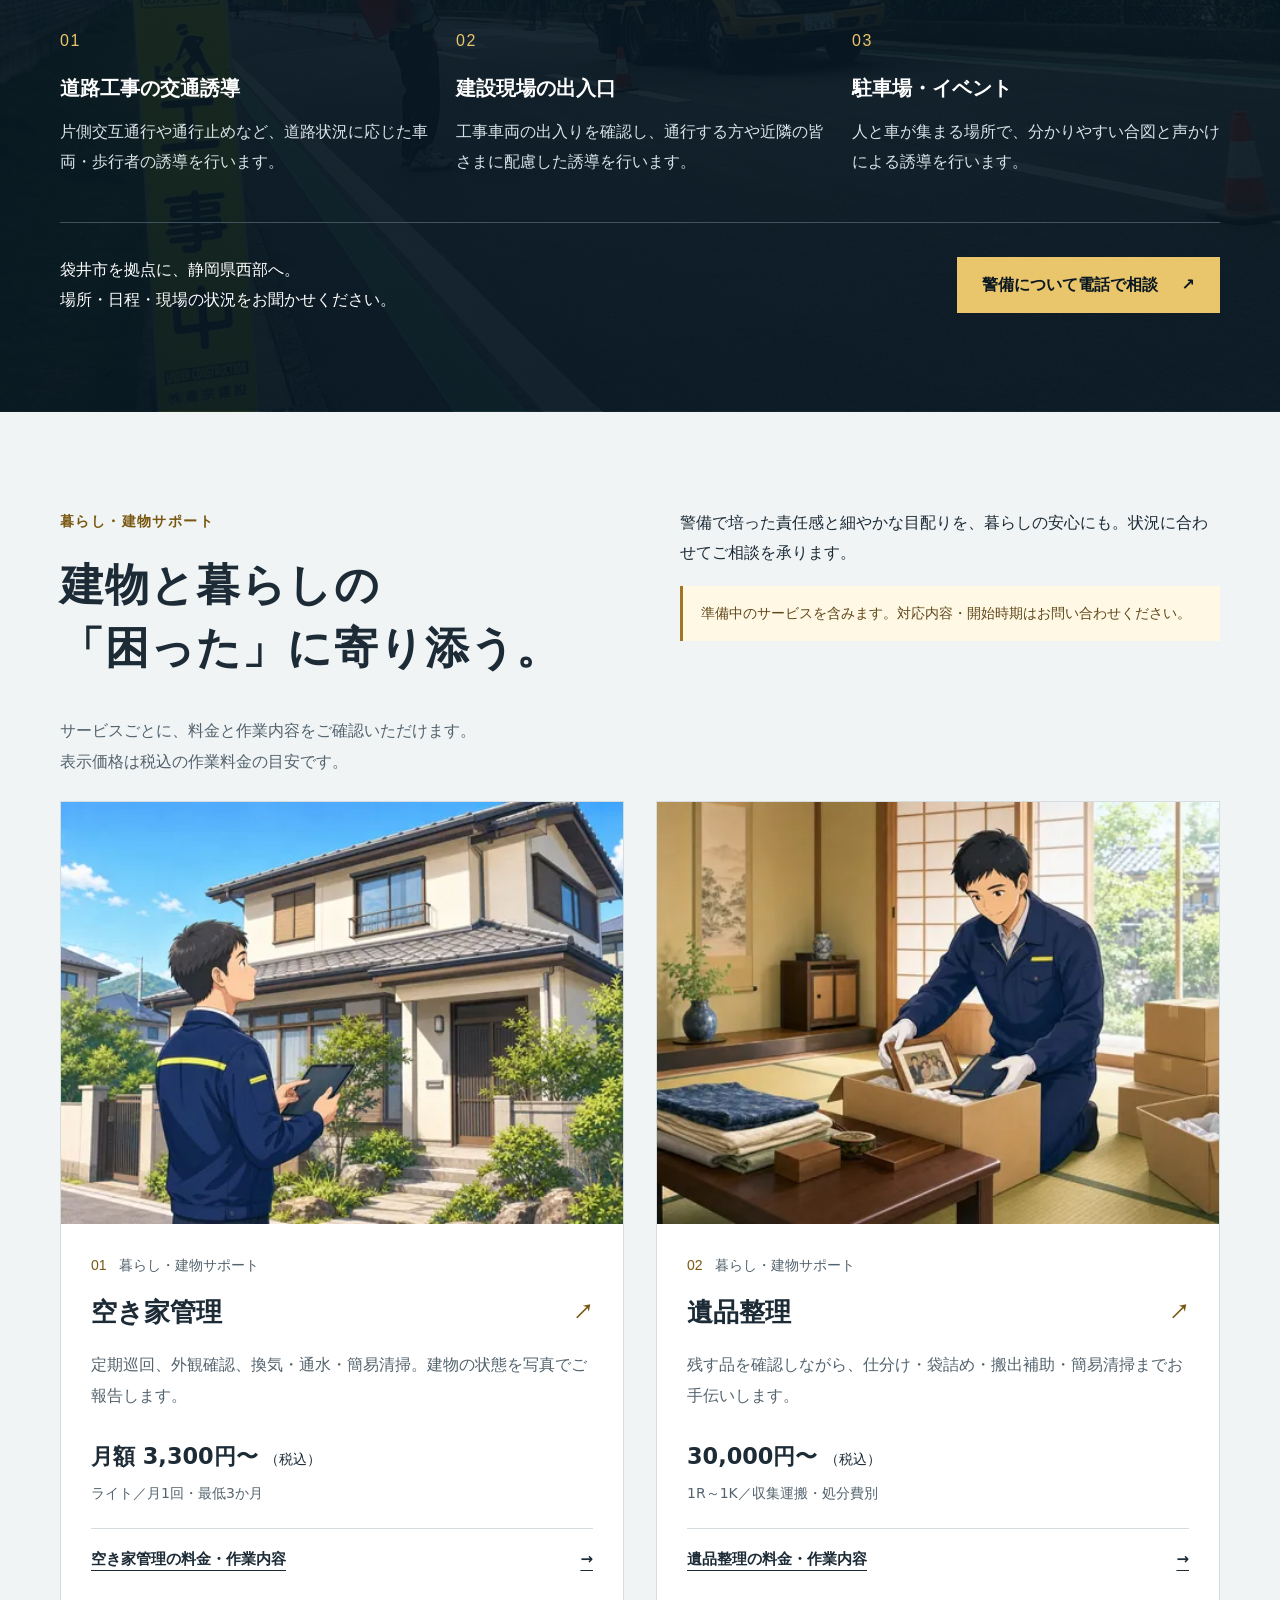
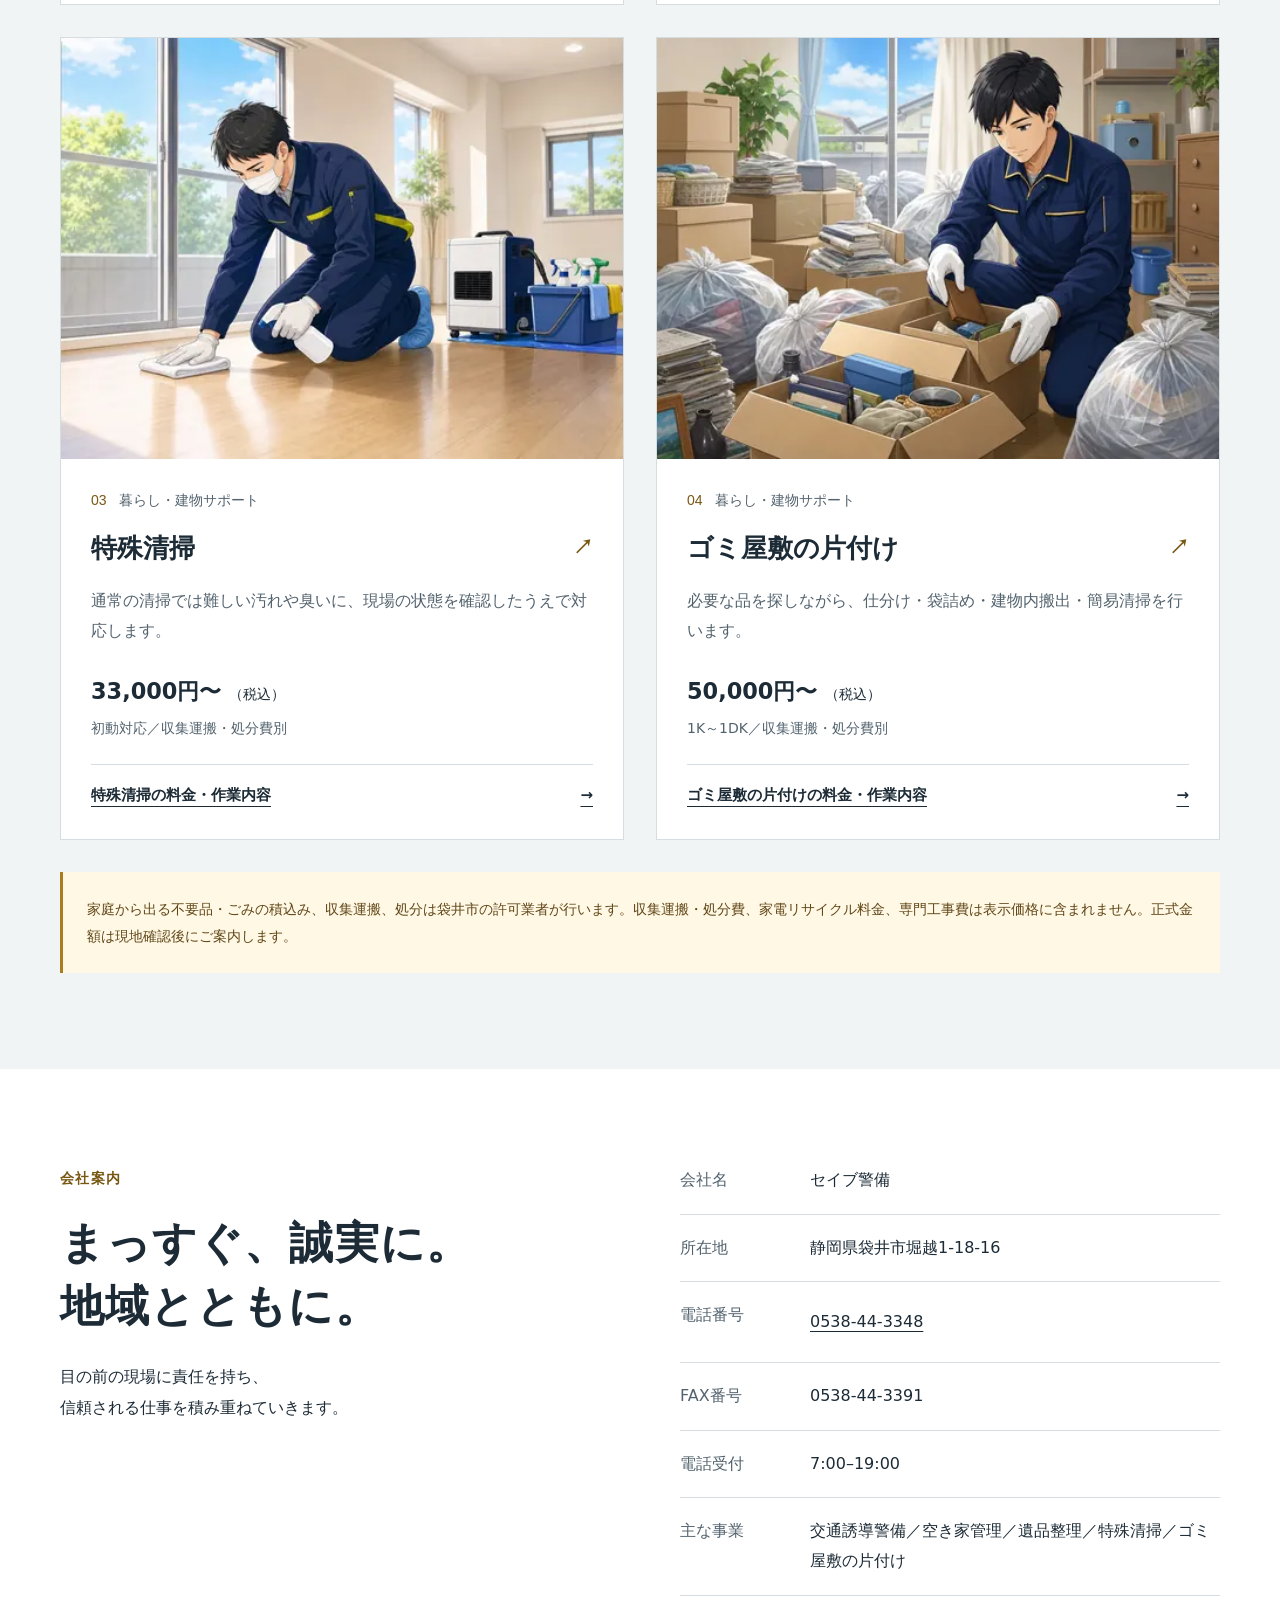
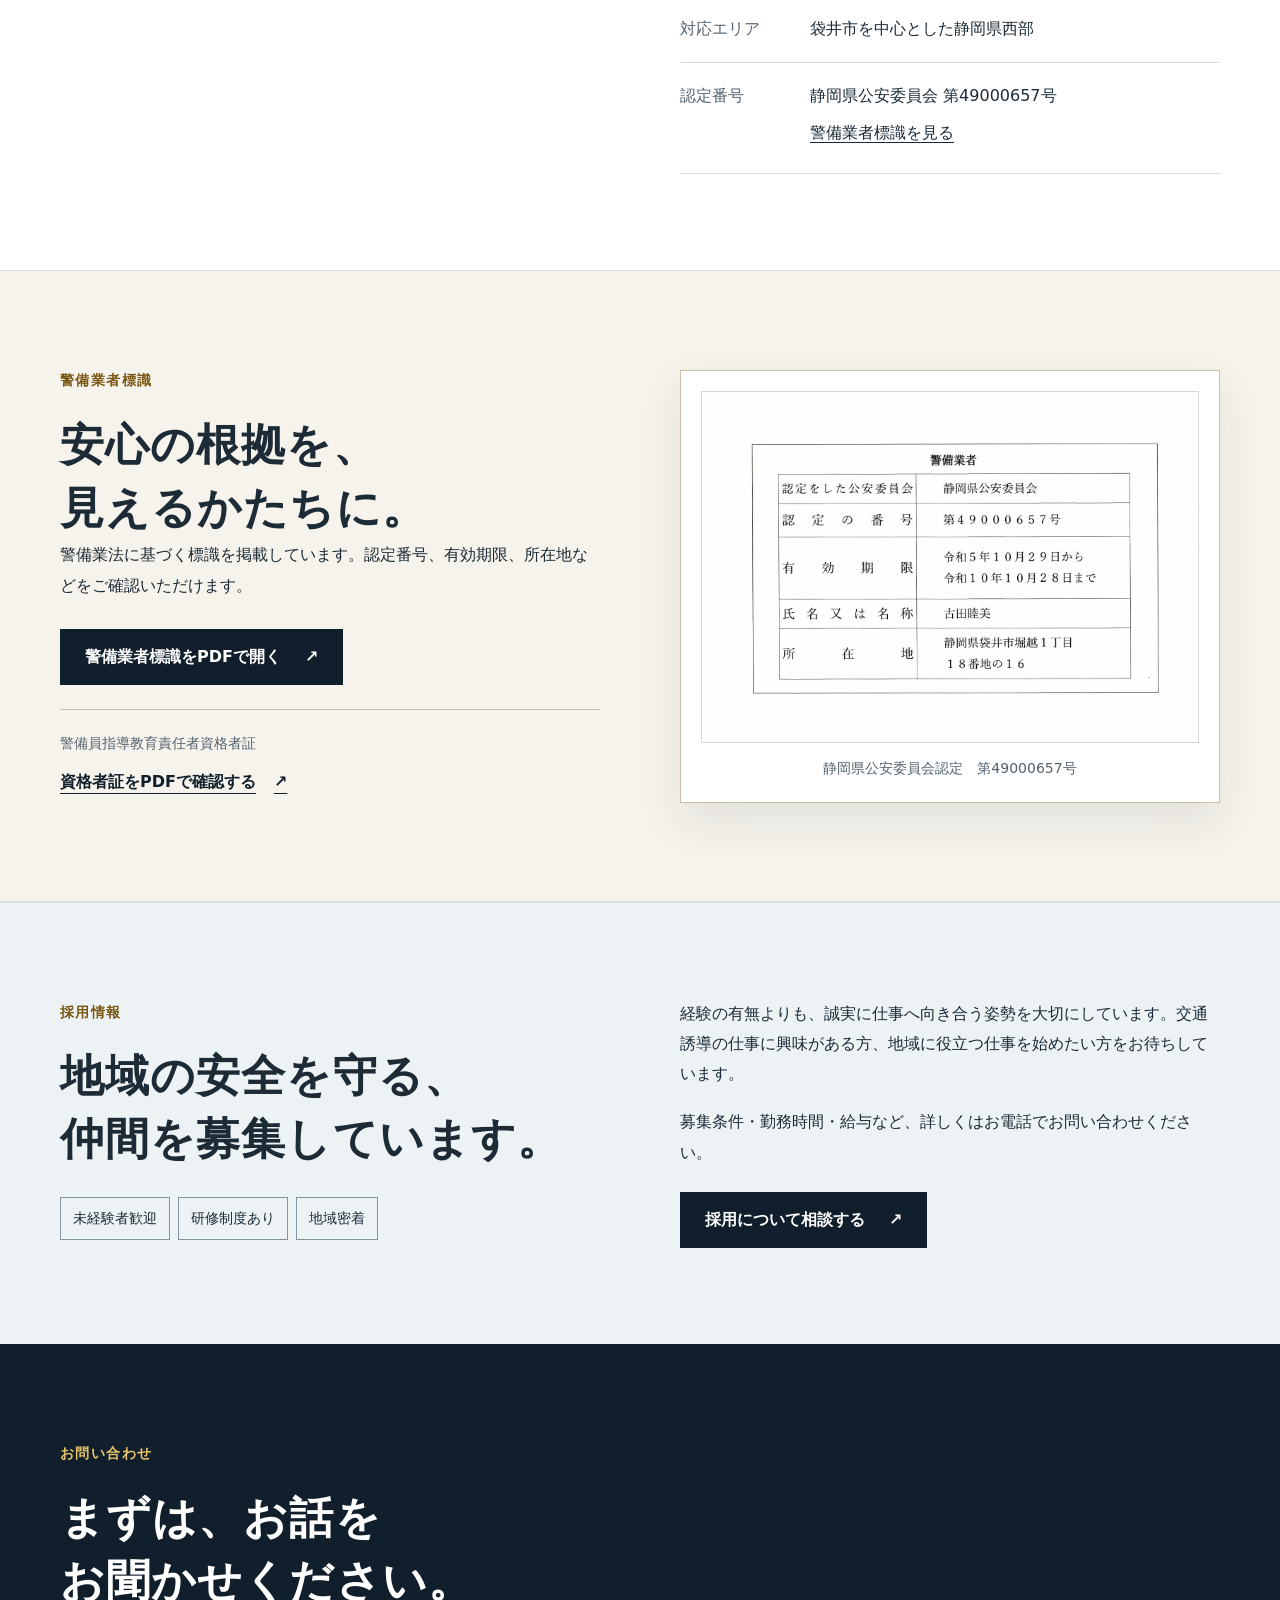
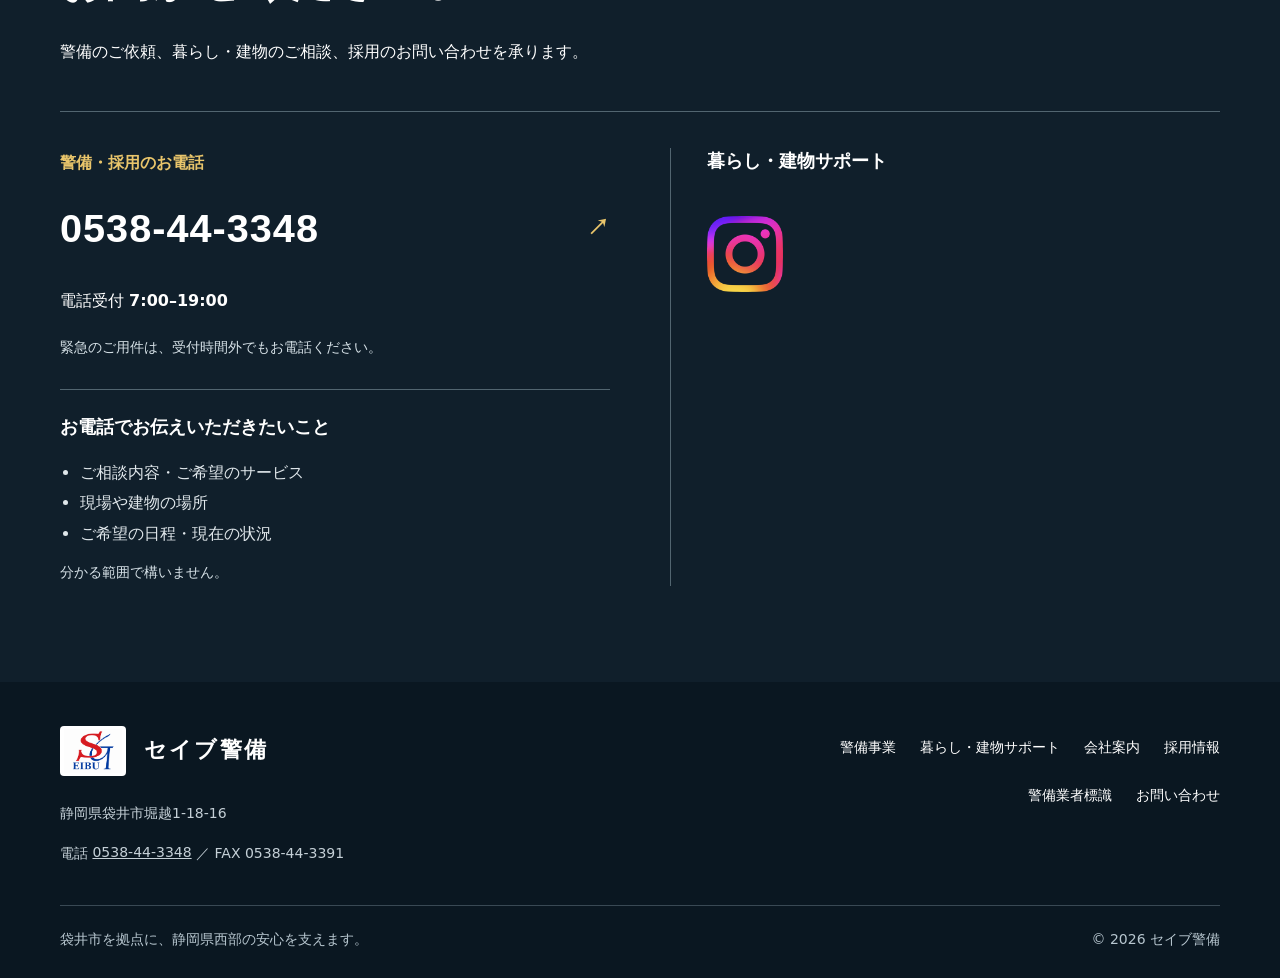
==== commit 426f51b9: "Remove hero slideshow controls" ====
--- a/index.html
+++ b/index.html
@@ -39,9 +39,9 @@
       href="assets/hero-security-01.jpeg"
       fetchpriority="high"
     />
-    <link rel="stylesheet" href="style.css?v=20260919a" />
+    <link rel="stylesheet" href="style.css?v=20260919b" />
     <script src="contact-links.js?v=20260918" defer></script>
-    <script src="script.js?v=20260919a" defer></script>
+    <script src="script.js?v=20260919b" defer></script>
     <script type="application/ld+json">
       {
         "@context": "https://schema.org",
@@ -136,34 +136,6 @@
             </p>
           </div>
         </div>
-        <div class="hero-slider-controls" aria-label="メイン写真の切り替え">
-          <button
-            class="hero-slide-dot is-active"
-            type="button"
-            aria-label="1枚目の写真を表示"
-            aria-pressed="true"
-          ></button>
-          <button
-            class="hero-slide-dot"
-            type="button"
-            aria-label="2枚目の写真を表示"
-            aria-pressed="false"
-          ></button>
-          <button
-            class="hero-slide-dot"
-            type="button"
-            aria-label="3枚目の写真を表示"
-            aria-pressed="false"
-          ></button>
-          <button
-            class="hero-play-toggle"
-            type="button"
-            aria-label="スライドショーを一時停止"
-            aria-pressed="false"
-          >
-            <span aria-hidden="true">Ⅱ</span>
-          </button>
-        </div>
       </section>
       <nav class="purpose-nav container" aria-label="目的から探す">
         <a class="purpose-security" href="#security"
--- a/style.css
+++ b/style.css
@@ -1827,57 +1827,6 @@
   text-shadow: none;
 }
 
-.hero-slider-controls {
-  position: absolute;
-  z-index: 3;
-  bottom: 30px;
-  left: 50%;
-  display: flex;
-  width: var(--container);
-  align-items: center;
-  justify-content: flex-end;
-  gap: 10px;
-  pointer-events: none;
-  transform: translateX(-50%);
-}
-
-.hero-slider-controls button {
-  border: 1px solid rgba(255, 255, 255, 0.78);
-  color: #fff;
-  cursor: pointer;
-  pointer-events: auto;
-}
-
-.hero-slide-dot {
-  width: 12px;
-  height: 12px;
-  padding: 0;
-  border-radius: 50%;
-  background: transparent;
-}
-
-.hero-slide-dot.is-active {
-  background: #fff;
-}
-
-.hero-play-toggle {
-  display: grid;
-  width: 34px;
-  height: 34px;
-  margin-left: 4px;
-  padding: 0;
-  border-radius: 50%;
-  background: rgba(6, 20, 29, 0.48);
-  font-family: Arial, sans-serif;
-  font-size: 0.78rem;
-  line-height: 1;
-  place-items: center;
-}
-
-html:not([data-enhanced]) .hero-slider-controls {
-  display: none;
-}
-
 /* The selected second photograph fills the security section behind its copy. */
 .security {
   background-color: var(--navy);
@@ -2034,10 +1983,6 @@
     background-position: 62% center;
   }
 
-  .hero-slider-controls {
-    bottom: 18px;
-  }
-
   .security {
     background-position: center, center, 56% center;
   }
@@ -2070,10 +2015,6 @@
     transition: none;
   }
 
-  .hero-play-toggle {
-    display: none;
-  }
-
   .purpose-nav > a,
   .spotlight-section > .container {
     transition: none;
